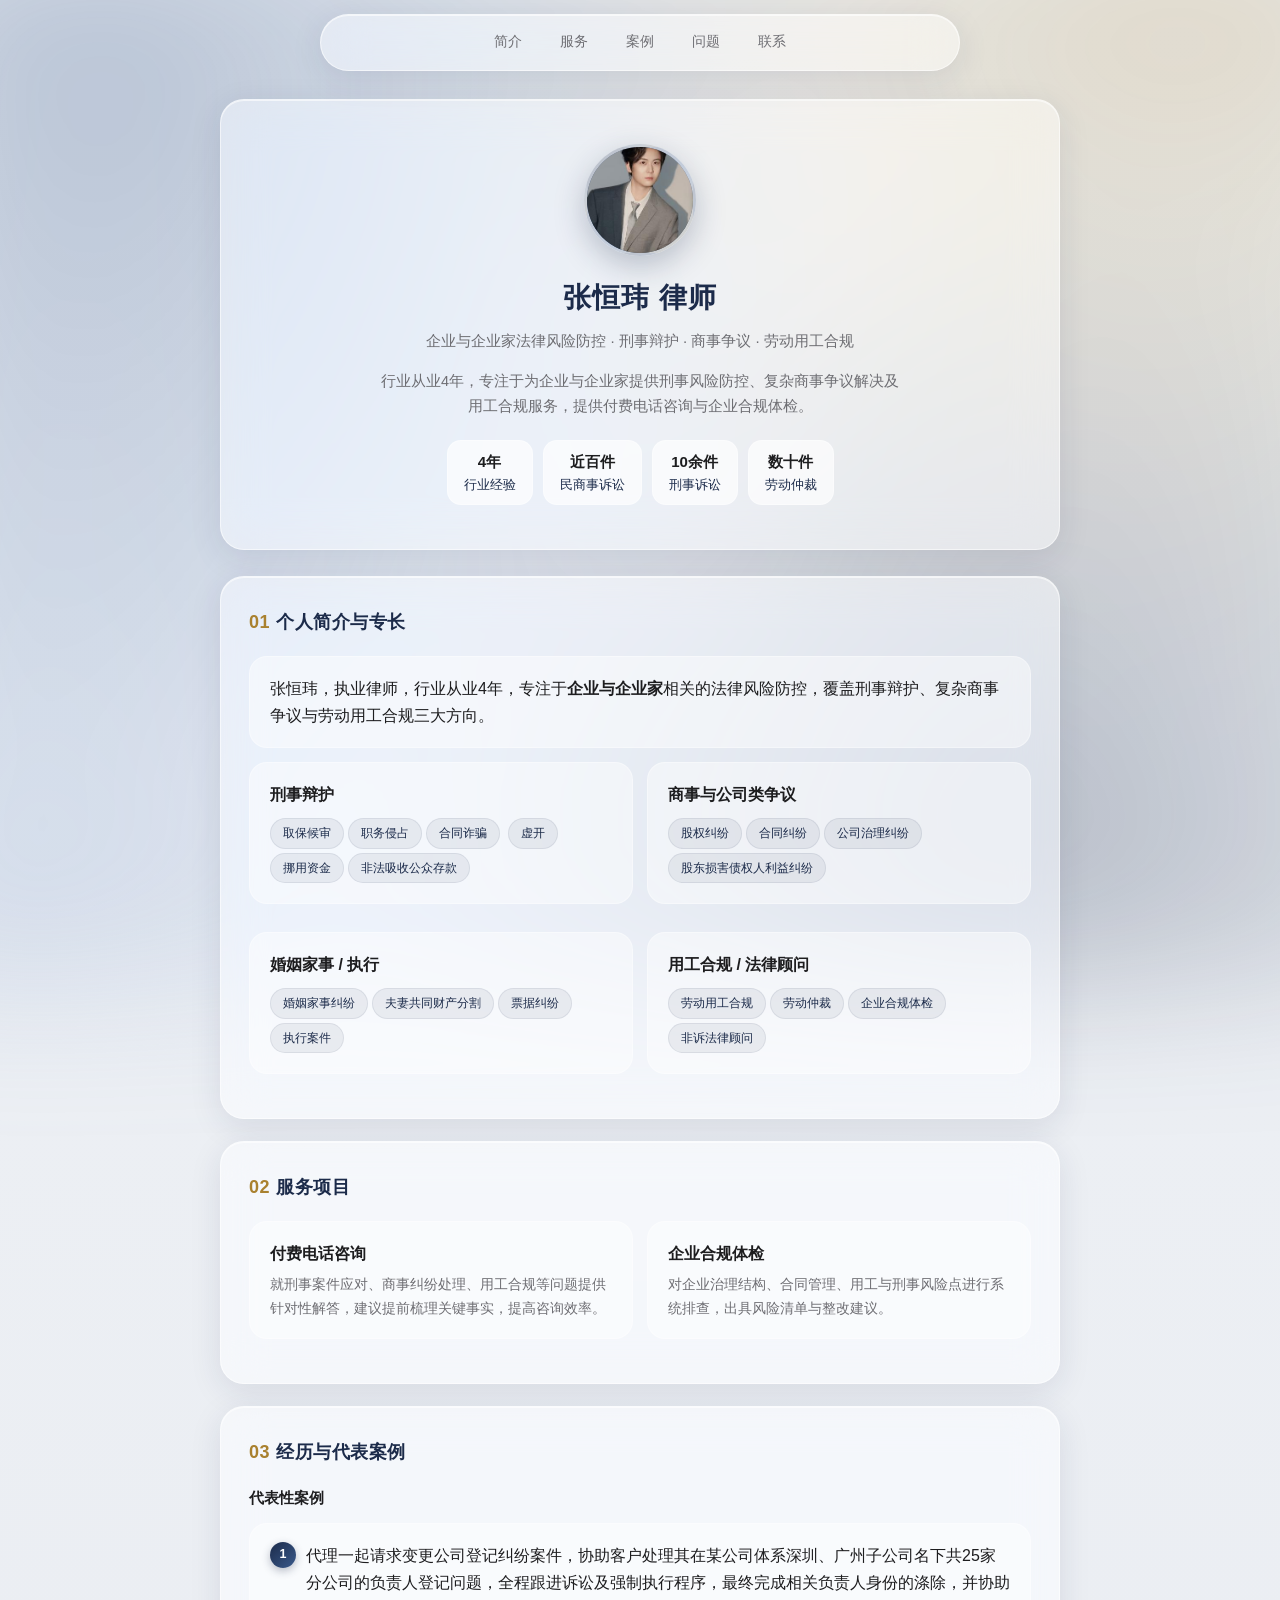
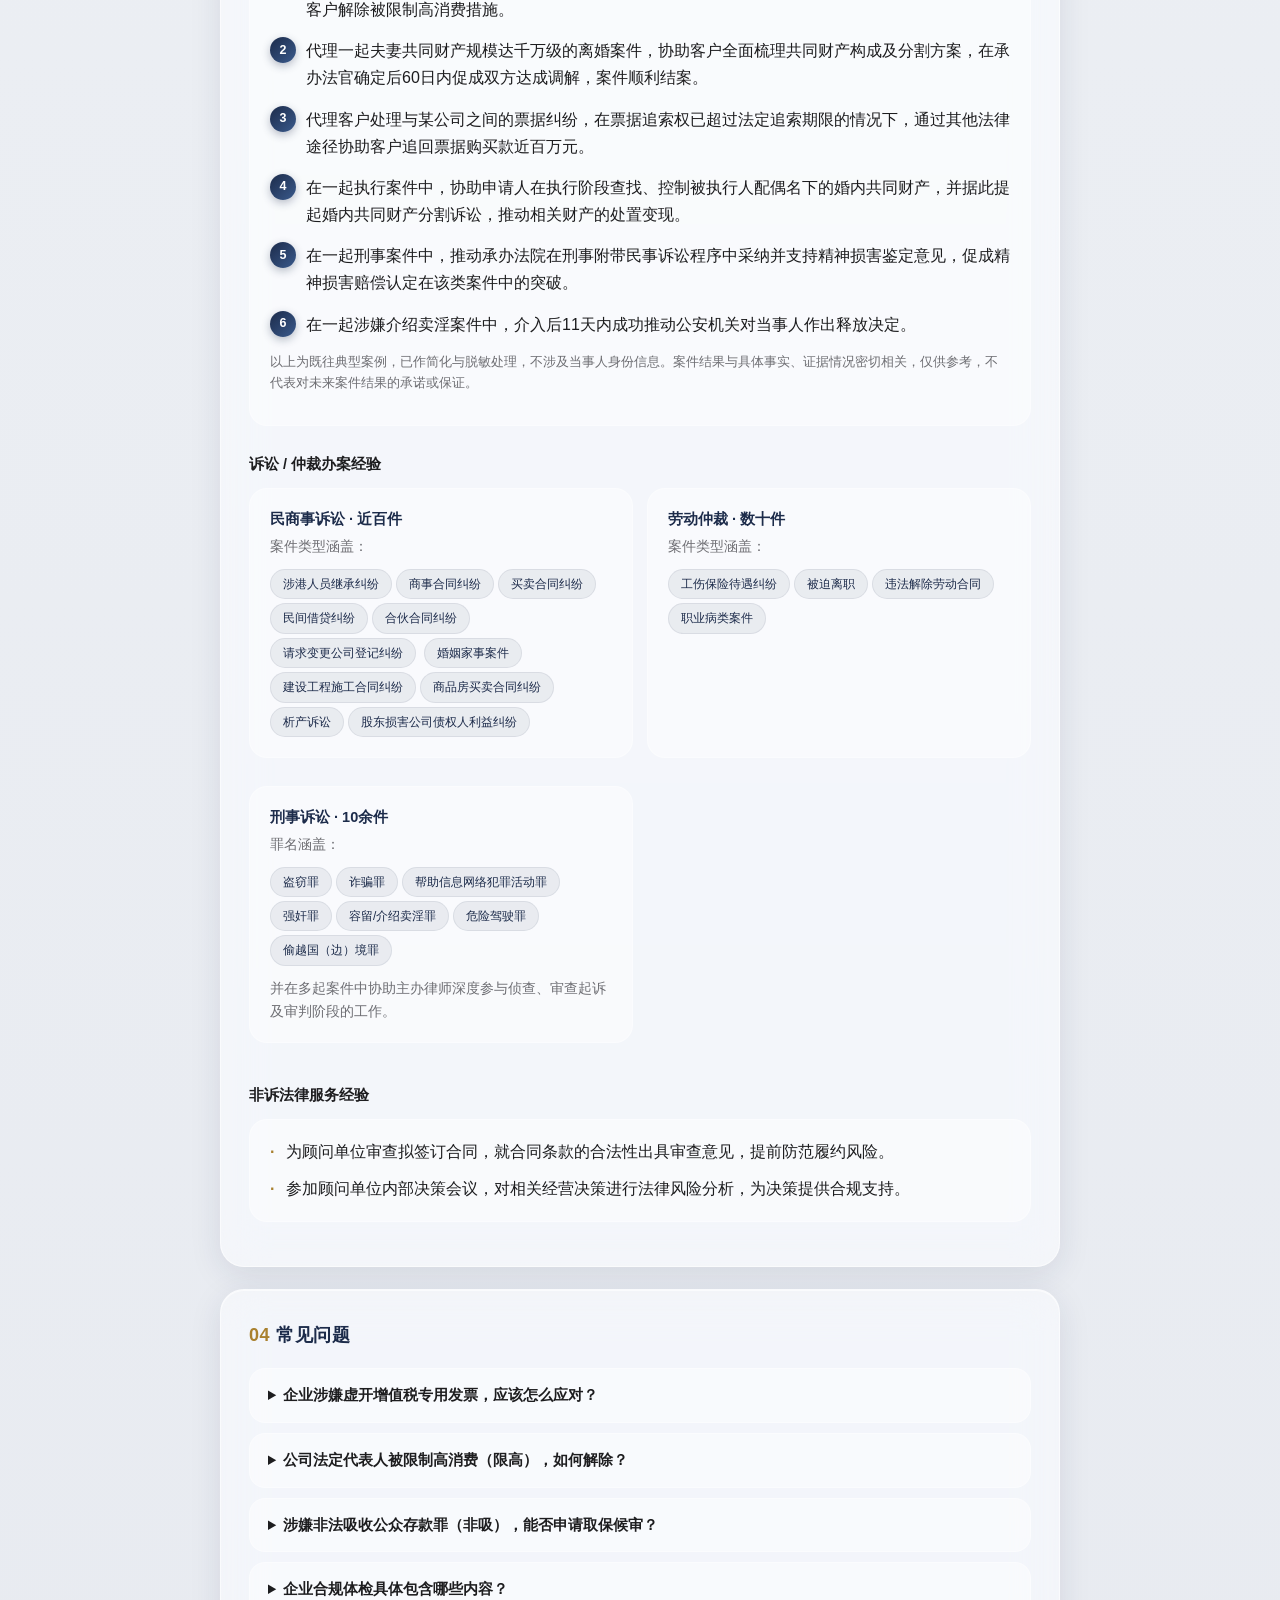
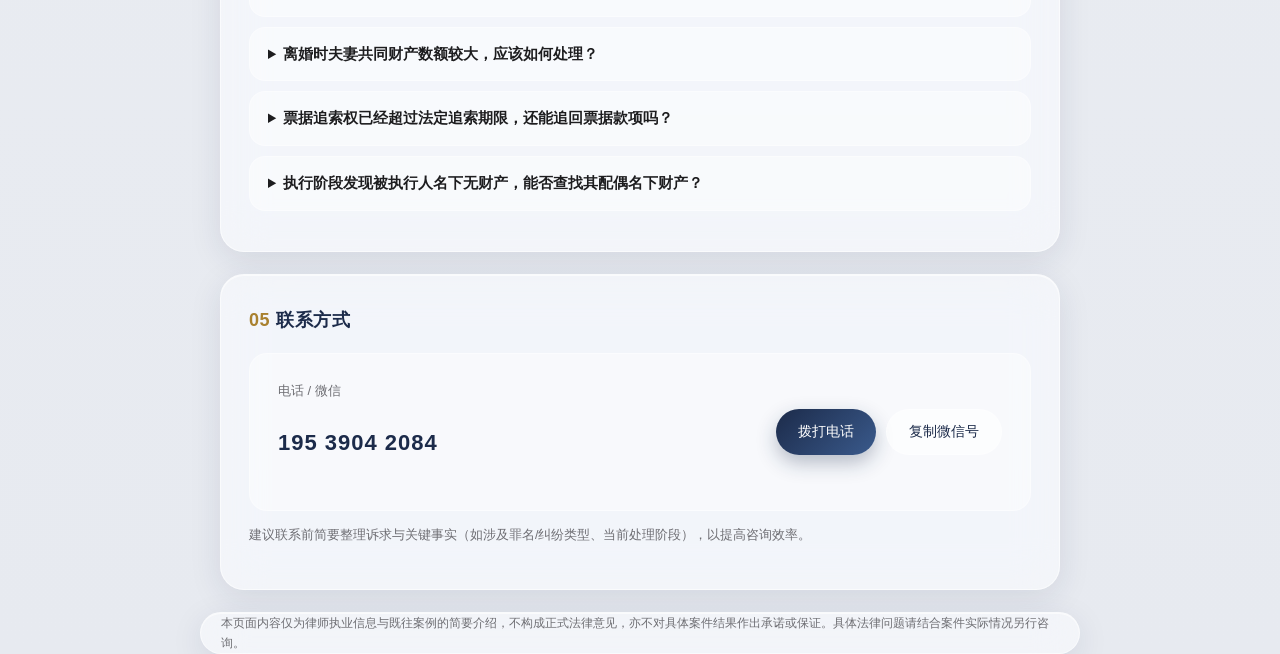
==== index.html @ 2a5f13ef "Rename 张恒玮律师-个人主页index.html to index.html" ====
<!DOCTYPE html>
<html lang="zh-CN">
<head>
<meta charset="UTF-8">
<meta name="viewport" content="width=device-width, initial-scale=1.0">
<title>张恒玮律师 | 企业刑事风险防控 · 商事争议 · 劳动用工合规</title>
<meta name="description" content="张恒玮律师，专注企业与企业家法律风险防控，擅长刑事辩护（取保候审、职务侵占、合同诈骗、虚开、挪用资金、非吸）、复杂商事争议（股权、合同、公司治理、婚姻家事、票据、执行）及劳动用工合规，累计办理民商事诉讼近百件。提供付费电话咨询、企业合规体检服务。">
<meta name="keywords" content="张恒玮律师,刑事辩护律师,取保候审,职务侵占,合同诈骗,虚开增值税专用发票,挪用资金,非法吸收公众存款,股权纠纷律师,公司治理纠纷,劳动用工合规,企业合规体检,法定代表人解除限高,离婚财产分割律师,票据纠纷,执行案件律师,劳动仲裁,非诉法律顾问">
<style>
  :root{
    --ink:#1d1d1f;
    --ink-soft:#6e6e73;
    --accent:#1c2b4a;
    --accent2:#3a5a8c;
    --gold:#a9812f;
    --glass:rgba(255,255,255,0.50);
    --glass-strong:rgba(255,255,255,0.68);
    --glass-border:rgba(255,255,255,0.55);
    --glass-line:rgba(255,255,255,0.35);
  }
  *{box-sizing:border-box;}
  html,body{margin:0;}
  body{
    font-family:-apple-system,BlinkMacSystemFont,"SF Pro Display","PingFang SC","Microsoft YaHei","Segoe UI",sans-serif;
    color:var(--ink);
    line-height:1.7;
    min-height:100vh;
    background:linear-gradient(180deg,#eef1f5 0%,#e7eaf0 100%);
    position:relative;
    overflow-x:hidden;
  }
  body::before{
    content:"";
    position:fixed;
    inset:-10%;
    z-index:-1;
    background:
      radial-gradient(circle at 15% 15%, rgba(58,90,140,0.30), transparent 45%),
      radial-gradient(circle at 85% 5%, rgba(169,129,47,0.22), transparent 45%),
      radial-gradient(circle at 75% 85%, rgba(28,43,74,0.26), transparent 45%),
      radial-gradient(circle at 10% 90%, rgba(120,150,200,0.22), transparent 45%);
    filter:blur(70px);
  }
  a{color:var(--accent2);}
  .wrap{max-width:880px;margin:0 auto;padding:0 20px;}

  .glass{
    background:var(--glass);
    -webkit-backdrop-filter:blur(22px) saturate(180%);
    backdrop-filter:blur(22px) saturate(180%);
    border:1px solid var(--glass-border);
    border-radius:24px;
    box-shadow:0 8px 32px rgba(28,43,74,0.10), inset 0 1px 0 rgba(255,255,255,0.6);
  }

  nav.tabs{
    position:sticky;top:14px;z-index:20;
    margin:14px auto 0;
    max-width:640px;
  }
  nav.tabs .pill{
    display:flex;gap:6px;justify-content:center;
    padding:8px;border-radius:999px;
    overflow-x:auto;
  }
  nav.tabs a{
    white-space:nowrap;
    color:var(--ink-soft);
    text-decoration:none;
    font-size:13.5px;
    padding:8px 16px;
    border-radius:999px;
    transition:all .2s;
  }
  nav.tabs a:hover{background:rgba(28,43,74,0.08);color:var(--accent);}

  header.hero{
    margin:28px auto 0;
    padding:44px 36px;
    text-align:center;
  }
  .avatar{
    width:112px;height:112px;border-radius:50%;
    margin:0 auto 18px;
    display:flex;align-items:center;justify-content:center;
    background:linear-gradient(135deg,var(--accent) 0%, var(--accent2) 60%, var(--gold) 130%);
    color:#fff;font-size:34px;font-weight:600;letter-spacing:1px;
    border:3px solid rgba(255,255,255,0.7);
    box-shadow:0 10px 30px rgba(28,43,74,0.25), inset 0 1px 0 rgba(255,255,255,0.4);
    overflow:hidden;
  }
  .avatar img{width:100%;height:100%;object-fit:cover;}
  header.hero h1{font-size:28px;margin:0 0 6px;letter-spacing:1px;color:var(--accent);}
  header.hero p.role{margin:0;font-size:15px;color:var(--ink-soft);}
  header.hero p.tagline{margin:16px auto 0;font-size:14.5px;color:var(--ink-soft);max-width:520px;}
  .stat-chips{display:flex;gap:10px;justify-content:center;flex-wrap:wrap;margin-top:22px;}
  .stat-chip{
    background:var(--glass-strong);
    border:1px solid var(--glass-line);
    border-radius:14px;
    padding:8px 16px;
    font-size:12.5px;
    color:var(--accent);
  }
  .stat-chip b{display:block;font-size:15px;color:var(--ink);}

  main.wrap{margin-top:26px;}
  section{margin-bottom:22px;padding:30px 28px;}
  h2{font-size:18px;margin:0 0 18px;color:var(--accent);letter-spacing:.5px;}
  h2 .num{color:var(--gold);margin-right:6px;}
  h3.sub{font-size:14.5px;margin:26px 0 12px;color:var(--ink);font-weight:600;}
  h3.sub:first-of-type{margin-top:0;}

  .inner-card{
    background:rgba(255,255,255,0.45);
    border:1px solid var(--glass-line);
    border-radius:18px;
    padding:18px 20px;
    margin-bottom:14px;
  }
  .grid{display:grid;grid-template-columns:1fr 1fr;gap:14px;}
  @media (max-width:600px){.grid{grid-template-columns:1fr;} header.hero{padding:36px 22px;} section{padding:24px 18px;}}

  .tag{
    display:inline-block;
    background:rgba(28,43,74,0.07);
    color:var(--accent);
    font-size:12px;
    padding:4px 12px;
    border-radius:999px;
    margin:2px 4px 2px 0;
    border:1px solid rgba(28,43,74,0.08);
  }
  .case-num{
    display:inline-flex;align-items:center;justify-content:center;
    width:26px;height:26px;border-radius:50%;
    background:linear-gradient(135deg,var(--accent),var(--accent2));
    color:#fff;font-size:12.5px;font-weight:600;
    margin-right:10px;flex:none;
    box-shadow:0 3px 8px rgba(28,43,74,0.3);
  }
  .case-item{display:flex;align-items:flex-start;margin-bottom:14px;}
  .case-item p{margin:0;}
  .stat{font-weight:700;color:var(--accent);font-size:14.5px;margin:0 0 4px;}
  .dot{margin:0 0 10px;padding-left:16px;position:relative;color:var(--ink);}
  .dot::before{content:"·";position:absolute;left:0;color:var(--gold);font-weight:700;}

  details{
    background:rgba(255,255,255,0.45);
    border:1px solid var(--glass-line);
    border-radius:16px;
    padding:14px 18px;
    margin-bottom:10px;
  }
  details summary{cursor:pointer;font-weight:600;color:var(--ink);font-size:14.5px;}
  details p{margin:10px 0 0;color:var(--ink-soft);font-size:14px;}

  .contact-box{
    padding:26px 28px;
    display:flex;flex-wrap:wrap;gap:18px;
    align-items:center;justify-content:space-between;
  }
  .contact-box .num{font-size:22px;font-weight:700;color:var(--accent);letter-spacing:1px;}
  .btn{
    display:inline-block;
    text-decoration:none;
    padding:11px 22px;
    border-radius:999px;
    font-size:14px;
    cursor:pointer;
    border:none;
    transition:transform .15s;
  }
  .btn:hover{transform:translateY(-1px);}
  .btn.primary{
    background:linear-gradient(135deg,var(--accent),var(--accent2));
    color:#fff !important;
    box-shadow:0 8px 20px rgba(28,43,74,0.30);
  }
  .btn.secondary{
    background:rgba(255,255,255,0.55);
    color:var(--accent) !important;
    border:1px solid var(--glass-line);
  }
  .note{font-size:12.5px;color:var(--ink-soft);margin-top:8px;}
  footer{padding:22px 26px;margin:0 auto 50px;}
  footer p{font-size:12px;color:var(--ink-soft);margin:0;}

  .toast{
    position:fixed;bottom:24px;left:50%;transform:translateX(-50%);
    background:var(--accent);color:#fff;padding:9px 20px;border-radius:999px;
    font-size:13px;opacity:0;transition:opacity .25s;pointer-events:none;
    box-shadow:0 8px 20px rgba(28,43,74,0.3);
  }
  .toast.show{opacity:1;}
</style>

<!-- 结构化数据：便于AI/搜索引擎识别人物、服务与常见问题 -->
<script type="application/ld+json">
{
  "@context": "https://schema.org",
  "@graph": [
    {
      "@type": "Person",
      "name": "张恒玮",
      "jobTitle": "律师",
      "description": "专注企业与企业家法律风险防控，擅长刑事辩护、复杂商事争议与劳动用工合规，行业从业4年。",
      "knowsAbout": [
        "刑事辩护", "取保候审", "职务侵占", "合同诈骗", "虚开增值税专用发票",
        "挪用资金", "非法吸收公众存款", "股权纠纷", "合同纠纷", "公司治理纠纷",
        "股东损害公司债权人利益纠纷", "婚姻家事纠纷", "夫妻共同财产分割", "票据纠纷",
        "执行案件", "民间借贷纠纷", "合伙合同纠纷", "继承纠纷", "建设工程施工合同纠纷",
        "商品房买卖合同纠纷", "劳动用工合规", "劳动仲裁", "工伤保险待遇纠纷",
        "企业合规体检", "非诉法律顾问"
      ],
      "telephone": "+86-19539042084",
      "areaServed": "CN"
    },
    {
      "@type": "LegalService",
      "name": "张恒玮律师法律服务",
      "serviceType": ["付费电话咨询", "企业合规体检", "刑事辩护", "商事争议代理", "婚姻家事纠纷代理", "执行案件代理", "非诉法律顾问服务"],
      "provider": {"@type": "Person", "name": "张恒玮"},
      "areaServed": "CN",
      "telephone": "+86-19539042084"
    },
    {
      "@type": "FAQPage",
      "mainEntity": [
        {
          "@type": "Question",
          "name": "企业涉嫌虚开增值税专用发票，应该怎么应对？",
          "acceptedAnswer": {
            "@type": "Answer",
            "text": "虚开类案件需第一时间核实票据流向、资金流向与货物（劳务）真实交易情况，尽早委托辩护律师介入侦查阶段，争取取保候审并就主观故意、税款损失等关键事实进行辩护。具体方案需结合案件证据材料判断，建议尽早咨询。"
          }
        },
        {
          "@type": "Question",
          "name": "公司法定代表人被限制高消费（限高），如何解除？",
          "acceptedAnswer": {
            "@type": "Answer",
            "text": "可通过变更/涤除法定代表人登记、协调执行案件履行或和解、向法院申请解除限制消费令等途径处理，需结合具体执行案件情况制定方案。张恒玮律师曾协助多家企业完成法定代表人涤除，帮助原法定代表人解除限高措施。"
          }
        },
        {
          "@type": "Question",
          "name": "涉嫌非法吸收公众存款罪（非吸），能否申请取保候审？",
          "acceptedAnswer": {
            "@type": "Answer",
            "text": "能否取保候审需结合涉案金额、是否退赔、社会危害性及是否存在自首立功等情节综合判断。建议在侦查阶段尽早委托律师介入，及时提交取保候审申请并配合退赔工作。"
          }
        },
        {
          "@type": "Question",
          "name": "企业合规体检具体包含哪些内容？",
          "acceptedAnswer": {
            "@type": "Answer",
            "text": "企业合规体检一般包括公司治理结构、合同管理、用工合规、财税合规、刑事风险点排查等方面的系统梳理，出具风险清单与整改建议，帮助企业与企业家提前防控法律风险。"
          }
        },
        {
          "@type": "Question",
          "name": "离婚时夫妻共同财产数额较大，应该如何处理？",
          "acceptedAnswer": {
            "@type": "Answer",
            "text": "建议先对房产、股权、存款等共同财产进行全面梳理和清单化，明确财产性质与价值，再通过协商或调解方式确定分割方案；涉及金额较大或财产构成复杂的，建议尽早委托律师介入梳理与谈判。"
          }
        },
        {
          "@type": "Question",
          "name": "票据追索权已经超过法定追索期限，还能追回票据款项吗？",
          "acceptedAnswer": {
            "@type": "Answer",
            "text": "直接行使票据追索权可能因超期受限，但仍可结合票据基础法律关系，通过普通债权债务关系、不当得利等其他民事法律途径追讨，具体可行性需结合证据材料判断。"
          }
        },
        {
          "@type": "Question",
          "name": "执行阶段发现被执行人名下无财产，能否查找其配偶名下财产？",
          "acceptedAnswer": {
            "@type": "Answer",
            "text": "若相关财产属于夫妻共同财产，可在执行程序中申请查控被执行人配偶名下的财产，必要时提起婚内共同财产分割诉讼，推动财产处置变现以保障债权实现。"
          }
        },
        {
          "@type": "Question",
          "name": "如何联系张恒玮律师进行咨询？",
          "acceptedAnswer": {
            "@type": "Answer",
            "text": "可通过电话/微信 19539042084 联系，提供付费电话咨询与企业合规体检服务，建议联系前简要整理诉求与关键事实，以提高咨询效率。"
          }
        }
      ]
    }
  ]
}
</script>
</head>
<body>

<nav class="tabs">
  <div class="glass pill">
    <a href="#about">简介</a>
    <a href="#services">服务</a>
    <a href="#cases">案例</a>
    <a href="#faq">问题</a>
    <a href="#contact">联系</a>
  </div>
</nav>

<div class="wrap">
  <header class="hero glass">
    <div class="avatar" id="avatarBox"><img src="avatar.png" alt="张恒玮律师"></div>
    <h1>张恒玮 律师</h1>
    <p class="role">企业与企业家法律风险防控 · 刑事辩护 · 商事争议 · 劳动用工合规</p>
    <p class="tagline">行业从业4年，专注于为企业与企业家提供刑事风险防控、复杂商事争议解决及用工合规服务，提供付费电话咨询与企业合规体检。</p>
    <div class="stat-chips">
      <div class="stat-chip"><b>4年</b>行业经验</div>
      <div class="stat-chip"><b>近百件</b>民商事诉讼</div>
      <div class="stat-chip"><b>10余件</b>刑事诉讼</div>
      <div class="stat-chip"><b>数十件</b>劳动仲裁</div>
    </div>
  </header>
</div>

<main class="wrap">

  <section id="about" class="glass">
    <h2><span class="num">01</span>个人简介与专长</h2>
    <div class="inner-card">
      <p style="margin:0;">张恒玮，执业律师，行业从业4年，专注于<strong>企业与企业家</strong>相关的法律风险防控，覆盖刑事辩护、复杂商事争议与劳动用工合规三大方向。</p>
    </div>
    <div class="grid">
      <div class="inner-card">
        <p style="margin:0 0 8px;font-weight:600;color:var(--ink);">刑事辩护</p>
        <span class="tag">取保候审</span><span class="tag">职务侵占</span><span class="tag">合同诈骗</span>
        <span class="tag">虚开</span><span class="tag">挪用资金</span><span class="tag">非法吸收公众存款</span>
      </div>
      <div class="inner-card">
        <p style="margin:0 0 8px;font-weight:600;color:var(--ink);">商事与公司类争议</p>
        <span class="tag">股权纠纷</span><span class="tag">合同纠纷</span><span class="tag">公司治理纠纷</span>
        <span class="tag">股东损害债权人利益纠纷</span>
      </div>
      <div class="inner-card">
        <p style="margin:0 0 8px;font-weight:600;color:var(--ink);">婚姻家事 / 执行</p>
        <span class="tag">婚姻家事纠纷</span><span class="tag">夫妻共同财产分割</span><span class="tag">票据纠纷</span>
        <span class="tag">执行案件</span>
      </div>
      <div class="inner-card">
        <p style="margin:0 0 8px;font-weight:600;color:var(--ink);">用工合规 / 法律顾问</p>
        <span class="tag">劳动用工合规</span><span class="tag">劳动仲裁</span><span class="tag">企业合规体检</span>
        <span class="tag">非诉法律顾问</span>
      </div>
    </div>
  </section>

  <section id="services" class="glass">
    <h2><span class="num">02</span>服务项目</h2>
    <div class="grid">
      <div class="inner-card">
        <p style="margin:0 0 6px;font-weight:600;">付费电话咨询</p>
        <p style="margin:0;color:var(--ink-soft);font-size:14px;">就刑事案件应对、商事纠纷处理、用工合规等问题提供针对性解答，建议提前梳理关键事实，提高咨询效率。</p>
      </div>
      <div class="inner-card">
        <p style="margin:0 0 6px;font-weight:600;">企业合规体检</p>
        <p style="margin:0;color:var(--ink-soft);font-size:14px;">对企业治理结构、合同管理、用工与刑事风险点进行系统排查，出具风险清单与整改建议。</p>
      </div>
    </div>
  </section>

  <section id="cases" class="glass">
    <h2><span class="num">03</span>经历与代表案例</h2>

    <h3 class="sub">代表性案例</h3>
    <div class="inner-card">
      <div class="case-item">
        <span class="case-num">1</span>
        <p>代理一起请求变更公司登记纠纷案件，协助客户处理其在某公司体系深圳、广州子公司名下共25家分公司的负责人登记问题，全程跟进诉讼及强制执行程序，最终完成相关负责人身份的涤除，并协助客户解除被限制高消费措施。</p>
      </div>
      <div class="case-item">
        <span class="case-num">2</span>
        <p>代理一起夫妻共同财产规模达千万级的离婚案件，协助客户全面梳理共同财产构成及分割方案，在承办法官确定后60日内促成双方达成调解，案件顺利结案。</p>
      </div>
      <div class="case-item">
        <span class="case-num">3</span>
        <p>代理客户处理与某公司之间的票据纠纷，在票据追索权已超过法定追索期限的情况下，通过其他法律途径协助客户追回票据购买款近百万元。</p>
      </div>
      <div class="case-item">
        <span class="case-num">4</span>
        <p>在一起执行案件中，协助申请人在执行阶段查找、控制被执行人配偶名下的婚内共同财产，并据此提起婚内共同财产分割诉讼，推动相关财产的处置变现。</p>
      </div>
      <div class="case-item">
        <span class="case-num">5</span>
        <p>在一起刑事案件中，推动承办法院在刑事附带民事诉讼程序中采纳并支持精神损害鉴定意见，促成精神损害赔偿认定在该类案件中的突破。</p>
      </div>
      <div class="case-item">
        <span class="case-num">6</span>
        <p>在一起涉嫌介绍卖淫案件中，介入后11天内成功推动公安机关对当事人作出释放决定。</p>
      </div>
      <p class="note">以上为既往典型案例，已作简化与脱敏处理，不涉及当事人身份信息。案件结果与具体事实、证据情况密切相关，仅供参考，不代表对未来案件结果的承诺或保证。</p>
    </div>

    <h3 class="sub">诉讼 / 仲裁办案经验</h3>
    <div class="grid">
      <div class="inner-card">
        <p class="stat">民商事诉讼 · 近百件</p>
        <p style="margin:0 0 8px;color:var(--ink-soft);font-size:13.5px;">案件类型涵盖：</p>
        <span class="tag">涉港人员继承纠纷</span><span class="tag">商事合同纠纷</span><span class="tag">买卖合同纠纷</span>
        <span class="tag">民间借贷纠纷</span><span class="tag">合伙合同纠纷</span><span class="tag">请求变更公司登记纠纷</span>
        <span class="tag">婚姻家事案件</span><span class="tag">建设工程施工合同纠纷</span><span class="tag">商品房买卖合同纠纷</span>
        <span class="tag">析产诉讼</span><span class="tag">股东损害公司债权人利益纠纷</span>
      </div>
      <div class="inner-card">
        <p class="stat">劳动仲裁 · 数十件</p>
        <p style="margin:0 0 8px;color:var(--ink-soft);font-size:13.5px;">案件类型涵盖：</p>
        <span class="tag">工伤保险待遇纠纷</span><span class="tag">被迫离职</span><span class="tag">违法解除劳动合同</span>
        <span class="tag">职业病类案件</span>
      </div>
      <div class="inner-card">
        <p class="stat">刑事诉讼 · 10余件</p>
        <p style="margin:0 0 8px;color:var(--ink-soft);font-size:13.5px;">罪名涵盖：</p>
        <span class="tag">盗窃罪</span><span class="tag">诈骗罪</span><span class="tag">帮助信息网络犯罪活动罪</span>
        <span class="tag">强奸罪</span><span class="tag">容留/介绍卖淫罪</span><span class="tag">危险驾驶罪</span>
        <span class="tag">偷越国（边）境罪</span>
        <p style="margin:10px 0 0;color:var(--ink-soft);font-size:13.5px;">并在多起案件中协助主办律师深度参与侦查、审查起诉及审判阶段的工作。</p>
      </div>
    </div>

    <h3 class="sub">非诉法律服务经验</h3>
    <div class="inner-card">
      <p class="dot">为顾问单位审查拟签订合同，就合同条款的合法性出具审查意见，提前防范履约风险。</p>
      <p class="dot" style="margin-bottom:0;">参加顾问单位内部决策会议，对相关经营决策进行法律风险分析，为决策提供合规支持。</p>
    </div>
  </section>

  <section id="faq" class="glass">
    <h2><span class="num">04</span>常见问题</h2>

    <details>
      <summary>企业涉嫌虚开增值税专用发票，应该怎么应对？</summary>
      <p>需第一时间核实票据流向、资金流向与货物（劳务）真实交易情况，尽早委托辩护律师介入侦查阶段，争取取保候审并就主观故意、税款损失等关键事实进行辩护。具体方案需结合案件证据材料判断。</p>
    </details>

    <details>
      <summary>公司法定代表人被限制高消费（限高），如何解除？</summary>
      <p>可通过变更/涤除法定代表人登记、协调执行案件履行或和解、向法院申请解除限制消费令等途径处理，需结合具体执行案件情况制定方案。</p>
    </details>

    <details>
      <summary>涉嫌非法吸收公众存款罪（非吸），能否申请取保候审？</summary>
      <p>能否取保候审需结合涉案金额、是否退赔、社会危害性及是否存在自首立功等情节综合判断，建议尽早委托律师介入并配合退赔工作。</p>
    </details>

    <details>
      <summary>企业合规体检具体包含哪些内容？</summary>
      <p>一般包括公司治理结构、合同管理、用工合规、财税合规、刑事风险点排查等方面的系统梳理，出具风险清单与整改建议。</p>
    </details>

    <details>
      <summary>离婚时夫妻共同财产数额较大，应该如何处理？</summary>
      <p>建议先对房产、股权、存款等共同财产进行全面梳理和清单化，明确财产性质与价值，再通过协商或调解方式确定分割方案；涉及金额较大或财产构成复杂的，建议尽早委托律师介入梳理与谈判。</p>
    </details>

    <details>
      <summary>票据追索权已经超过法定追索期限，还能追回票据款项吗？</summary>
      <p>直接行使票据追索权可能因超期受限，但仍可结合票据基础法律关系，通过普通债权债务关系、不当得利等其他民事法律途径追讨，具体可行性需结合证据材料判断。</p>
    </details>

    <details>
      <summary>执行阶段发现被执行人名下无财产，能否查找其配偶名下财产？</summary>
      <p>若相关财产属于夫妻共同财产，可在执行程序中申请查控被执行人配偶名下的财产，必要时提起婚内共同财产分割诉讼，推动财产处置变现以保障债权实现。</p>
    </details>
  </section>

  <section id="contact" class="glass">
    <h2><span class="num">05</span>联系方式</h2>
    <div class="inner-card contact-box">
      <div>
        <p style="margin:0 0 4px;color:var(--ink-soft);font-size:13px;">电话 / 微信</p>
        <p class="num">195 3904 2084</p>
      </div>
      <div style="display:flex;gap:10px;flex-wrap:wrap;">
        <a class="btn primary" href="tel:19539042084">拨打电话</a>
        <button class="btn secondary" onclick="copyWx()">复制微信号</button>
      </div>
    </div>
    <p class="note">建议联系前简要整理诉求与关键事实（如涉及罪名/纠纷类型、当前处理阶段），以提高咨询效率。</p>
  </section>

</main>

<footer class="wrap glass">
  <p>本页面内容仅为律师执业信息与既往案例的简要介绍，不构成正式法律意见，亦不对具体案件结果作出承诺或保证。具体法律问题请结合案件实际情况另行咨询。</p>
</footer>

<div class="toast" id="toast">微信号已复制</div>

<script>
function copyWx(){
  var num = "19539042084";
  var toast = document.getElementById('toast');
  function show(){
    toast.classList.add('show');
    setTimeout(function(){toast.classList.remove('show');}, 1600);
  }
  if (navigator.clipboard) {
    navigator.clipboard.writeText(num).then(show).catch(function(){
      window.prompt("请手动复制微信号：", num);
    });
  } else {
    window.prompt("请手动复制微信号：", num);
  }
}
</script>

</body>
</html>
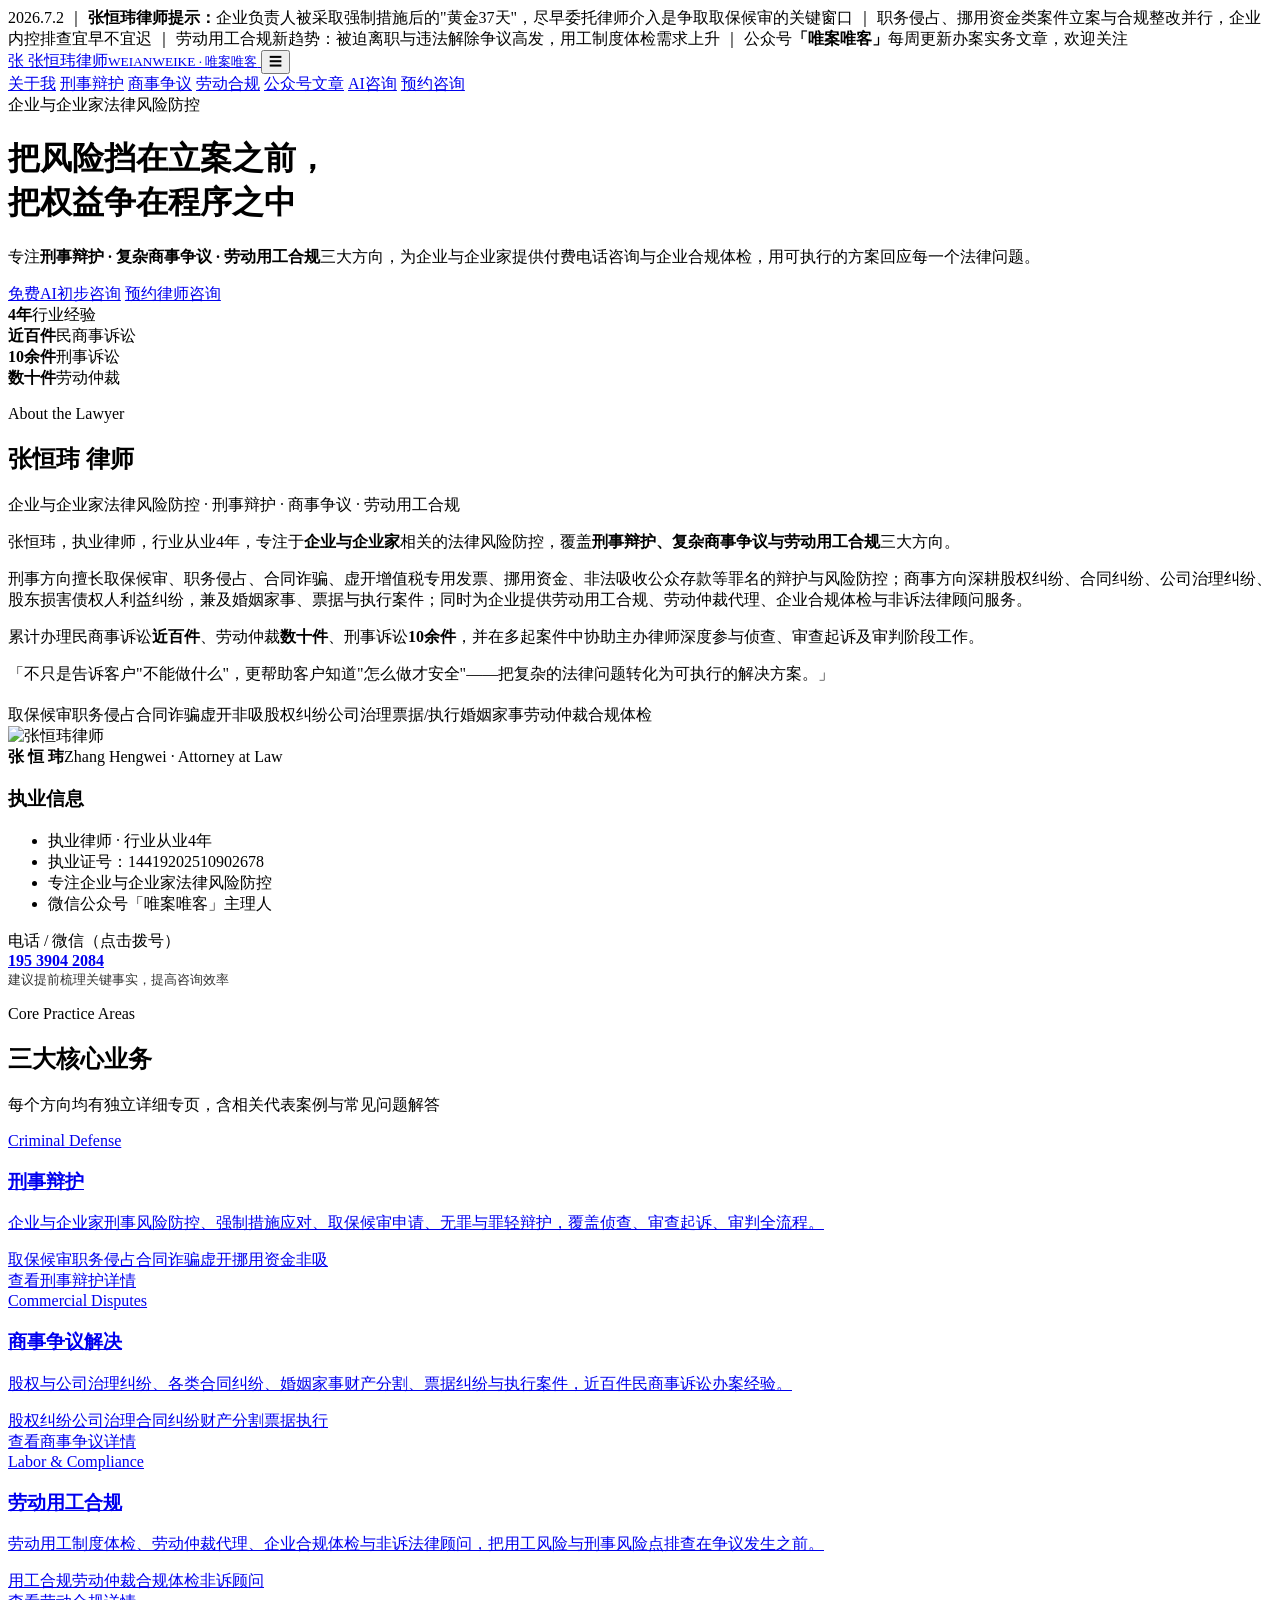
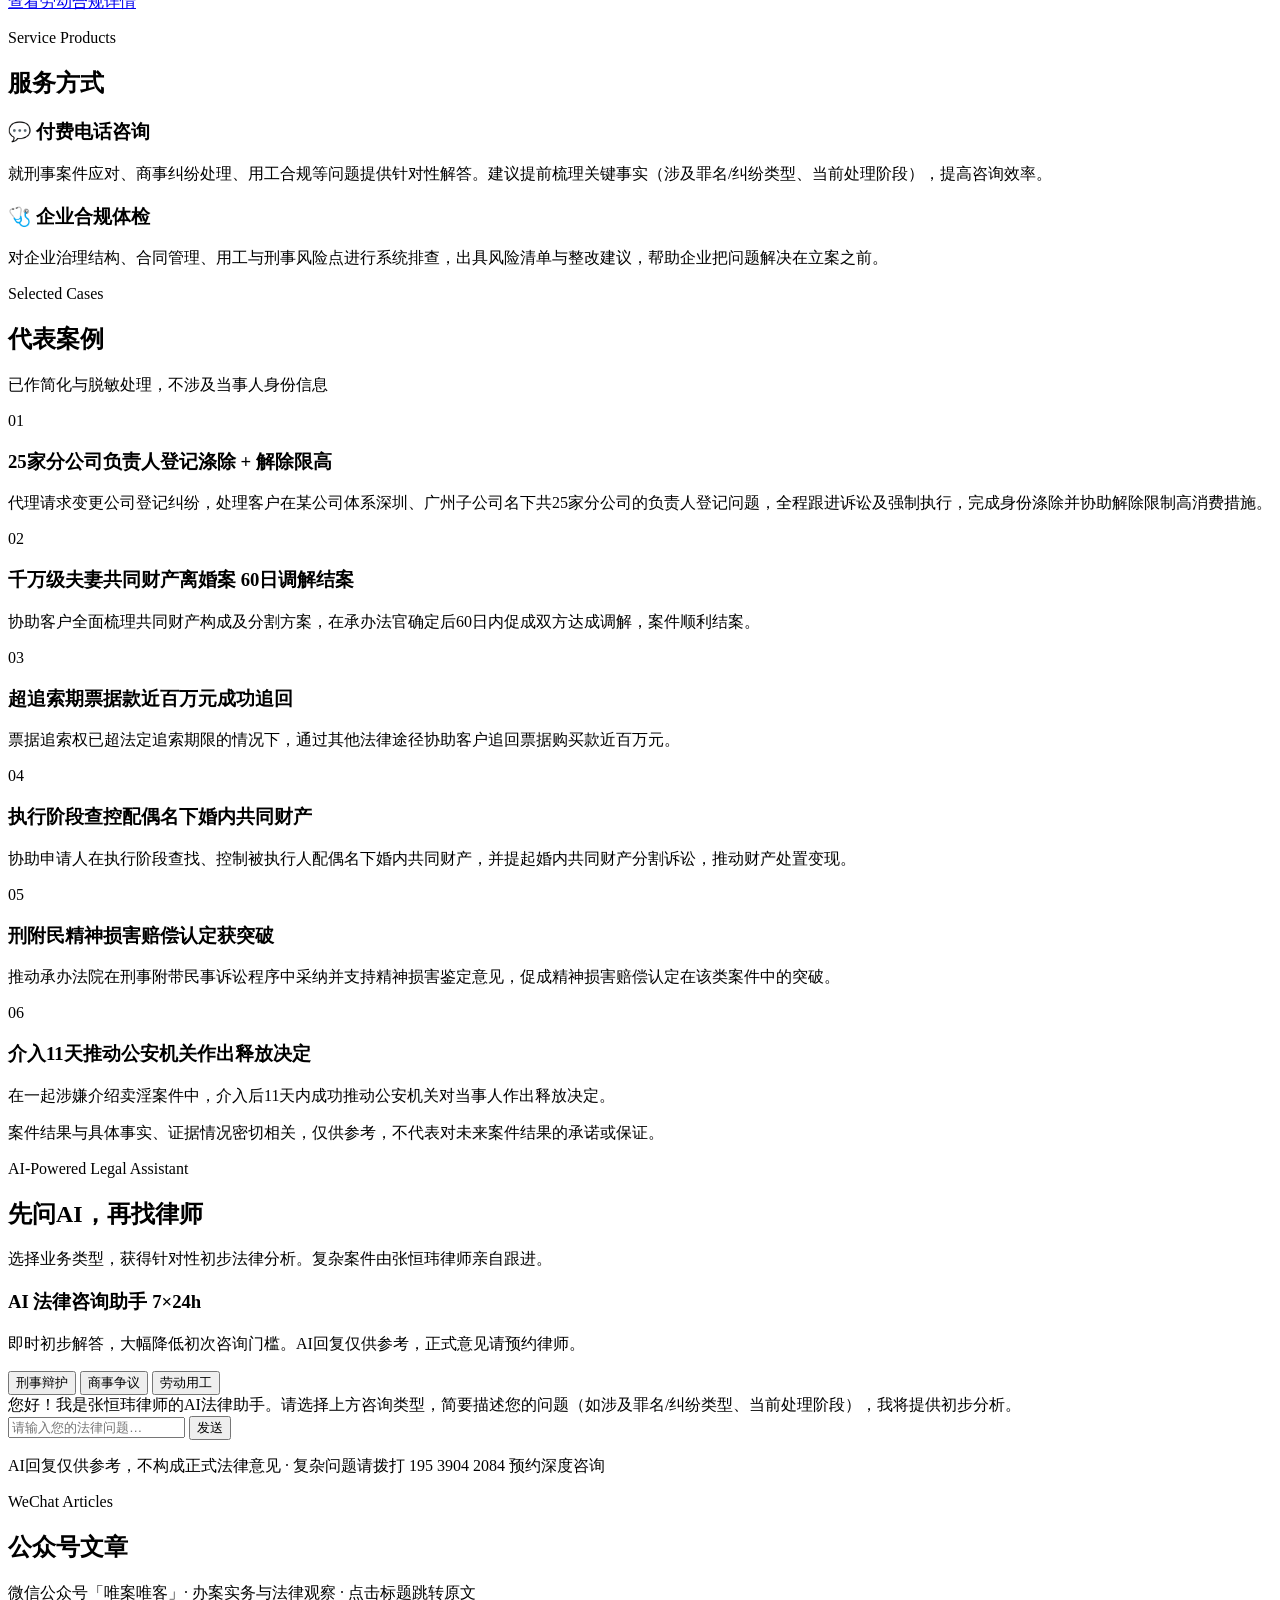
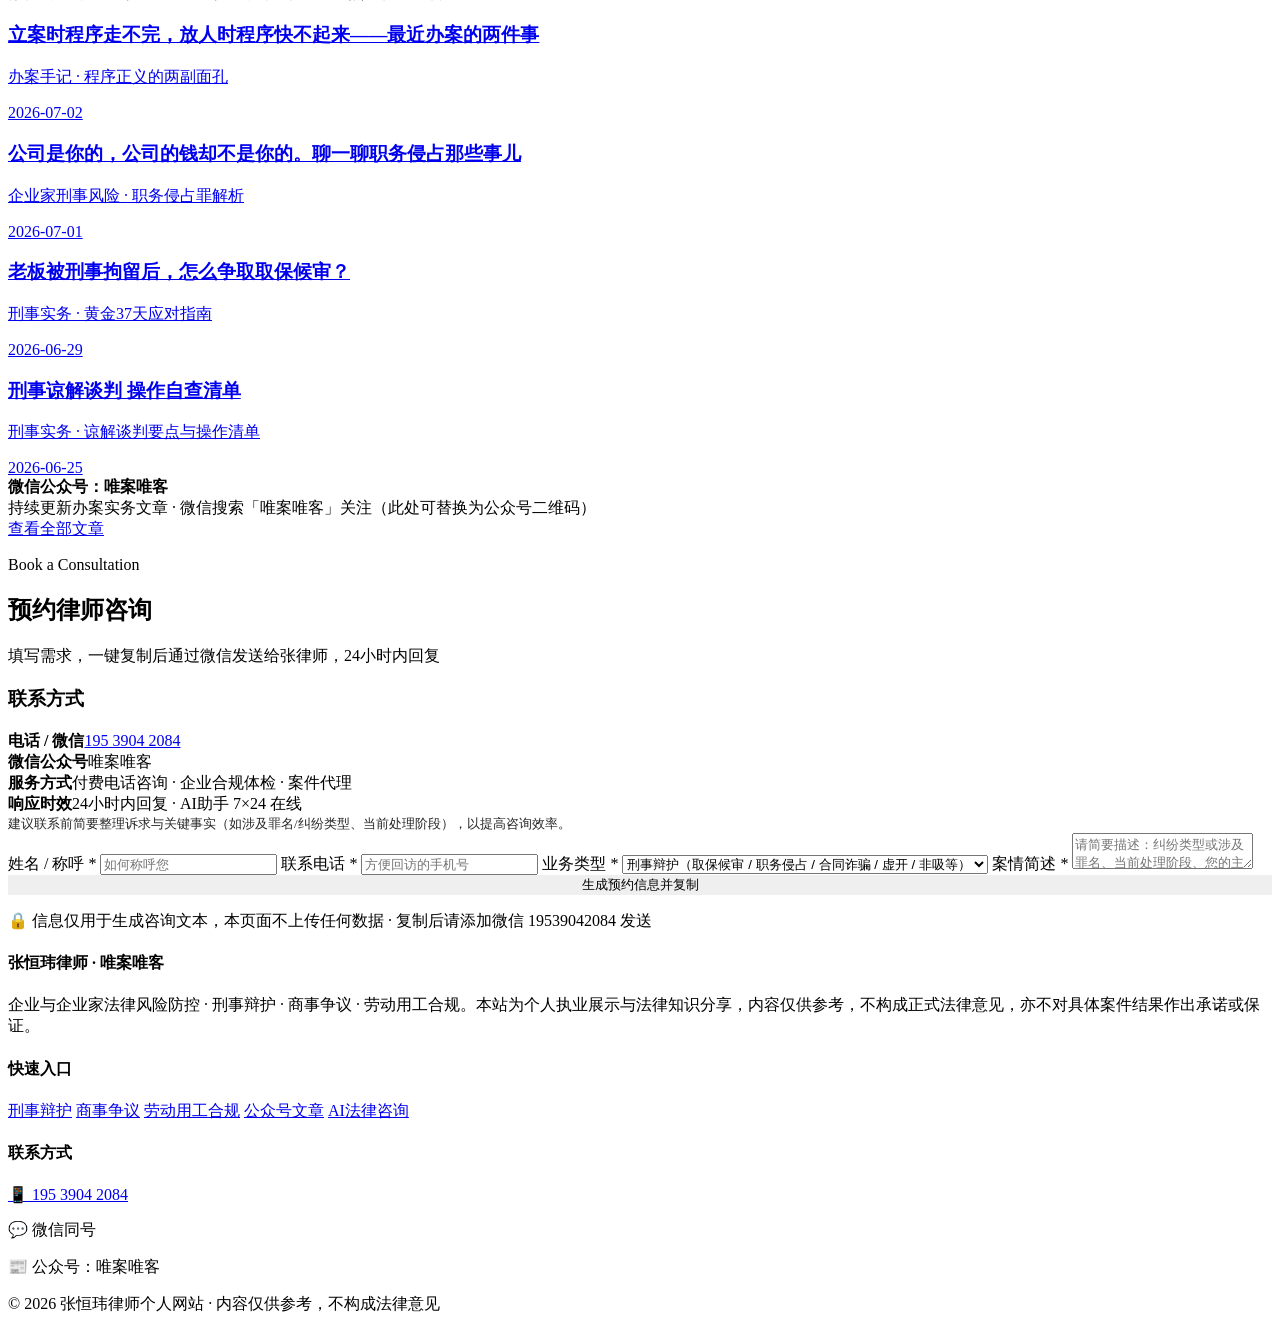
==== commit 2a655831: "Add files via upload" ====
--- a/index.html
+++ b/index.html
@@ -4,515 +4,401 @@
 <meta charset="UTF-8">
 <meta name="viewport" content="width=device-width, initial-scale=1.0">
 <title>张恒玮律师 | 企业刑事风险防控 · 商事争议 · 劳动用工合规</title>
-<meta name="description" content="张恒玮律师，专注企业与企业家法律风险防控，擅长刑事辩护（取保候审、职务侵占、合同诈骗、虚开、挪用资金、非吸）、复杂商事争议（股权、合同、公司治理、婚姻家事、票据、执行）及劳动用工合规，累计办理民商事诉讼近百件。提供付费电话咨询、企业合规体检服务。">
-<meta name="keywords" content="张恒玮律师,刑事辩护律师,取保候审,职务侵占,合同诈骗,虚开增值税专用发票,挪用资金,非法吸收公众存款,股权纠纷律师,公司治理纠纷,劳动用工合规,企业合规体检,法定代表人解除限高,离婚财产分割律师,票据纠纷,执行案件律师,劳动仲裁,非诉法律顾问">
-<style>
-  :root{
-    --ink:#1d1d1f;
-    --ink-soft:#6e6e73;
-    --accent:#1c2b4a;
-    --accent2:#3a5a8c;
-    --gold:#a9812f;
-    --glass:rgba(255,255,255,0.50);
-    --glass-strong:rgba(255,255,255,0.68);
-    --glass-border:rgba(255,255,255,0.55);
-    --glass-line:rgba(255,255,255,0.35);
-  }
-  *{box-sizing:border-box;}
-  html,body{margin:0;}
-  body{
-    font-family:-apple-system,BlinkMacSystemFont,"SF Pro Display","PingFang SC","Microsoft YaHei","Segoe UI",sans-serif;
-    color:var(--ink);
-    line-height:1.7;
-    min-height:100vh;
-    background:linear-gradient(180deg,#eef1f5 0%,#e7eaf0 100%);
-    position:relative;
-    overflow-x:hidden;
-  }
-  body::before{
-    content:"";
-    position:fixed;
-    inset:-10%;
-    z-index:-1;
-    background:
-      radial-gradient(circle at 15% 15%, rgba(58,90,140,0.30), transparent 45%),
-      radial-gradient(circle at 85% 5%, rgba(169,129,47,0.22), transparent 45%),
-      radial-gradient(circle at 75% 85%, rgba(28,43,74,0.26), transparent 45%),
-      radial-gradient(circle at 10% 90%, rgba(120,150,200,0.22), transparent 45%);
-    filter:blur(70px);
-  }
-  a{color:var(--accent2);}
-  .wrap{max-width:880px;margin:0 auto;padding:0 20px;}
-
-  .glass{
-    background:var(--glass);
-    -webkit-backdrop-filter:blur(22px) saturate(180%);
-    backdrop-filter:blur(22px) saturate(180%);
-    border:1px solid var(--glass-border);
-    border-radius:24px;
-    box-shadow:0 8px 32px rgba(28,43,74,0.10), inset 0 1px 0 rgba(255,255,255,0.6);
-  }
-
-  nav.tabs{
-    position:sticky;top:14px;z-index:20;
-    margin:14px auto 0;
-    max-width:640px;
-  }
-  nav.tabs .pill{
-    display:flex;gap:6px;justify-content:center;
-    padding:8px;border-radius:999px;
-    overflow-x:auto;
-  }
-  nav.tabs a{
-    white-space:nowrap;
-    color:var(--ink-soft);
-    text-decoration:none;
-    font-size:13.5px;
-    padding:8px 16px;
-    border-radius:999px;
-    transition:all .2s;
-  }
-  nav.tabs a:hover{background:rgba(28,43,74,0.08);color:var(--accent);}
-
-  header.hero{
-    margin:28px auto 0;
-    padding:44px 36px;
-    text-align:center;
-  }
-  .avatar{
-    width:112px;height:112px;border-radius:50%;
-    margin:0 auto 18px;
-    display:flex;align-items:center;justify-content:center;
-    background:linear-gradient(135deg,var(--accent) 0%, var(--accent2) 60%, var(--gold) 130%);
-    color:#fff;font-size:34px;font-weight:600;letter-spacing:1px;
-    border:3px solid rgba(255,255,255,0.7);
-    box-shadow:0 10px 30px rgba(28,43,74,0.25), inset 0 1px 0 rgba(255,255,255,0.4);
-    overflow:hidden;
-  }
-  .avatar img{width:100%;height:100%;object-fit:cover;}
-  header.hero h1{font-size:28px;margin:0 0 6px;letter-spacing:1px;color:var(--accent);}
-  header.hero p.role{margin:0;font-size:15px;color:var(--ink-soft);}
-  header.hero p.tagline{margin:16px auto 0;font-size:14.5px;color:var(--ink-soft);max-width:520px;}
-  .stat-chips{display:flex;gap:10px;justify-content:center;flex-wrap:wrap;margin-top:22px;}
-  .stat-chip{
-    background:var(--glass-strong);
-    border:1px solid var(--glass-line);
-    border-radius:14px;
-    padding:8px 16px;
-    font-size:12.5px;
-    color:var(--accent);
-  }
-  .stat-chip b{display:block;font-size:15px;color:var(--ink);}
-
-  main.wrap{margin-top:26px;}
-  section{margin-bottom:22px;padding:30px 28px;}
-  h2{font-size:18px;margin:0 0 18px;color:var(--accent);letter-spacing:.5px;}
-  h2 .num{color:var(--gold);margin-right:6px;}
-  h3.sub{font-size:14.5px;margin:26px 0 12px;color:var(--ink);font-weight:600;}
-  h3.sub:first-of-type{margin-top:0;}
-
-  .inner-card{
-    background:rgba(255,255,255,0.45);
-    border:1px solid var(--glass-line);
-    border-radius:18px;
-    padding:18px 20px;
-    margin-bottom:14px;
-  }
-  .grid{display:grid;grid-template-columns:1fr 1fr;gap:14px;}
-  @media (max-width:600px){.grid{grid-template-columns:1fr;} header.hero{padding:36px 22px;} section{padding:24px 18px;}}
-
-  .tag{
-    display:inline-block;
-    background:rgba(28,43,74,0.07);
-    color:var(--accent);
-    font-size:12px;
-    padding:4px 12px;
-    border-radius:999px;
-    margin:2px 4px 2px 0;
-    border:1px solid rgba(28,43,74,0.08);
-  }
-  .case-num{
-    display:inline-flex;align-items:center;justify-content:center;
-    width:26px;height:26px;border-radius:50%;
-    background:linear-gradient(135deg,var(--accent),var(--accent2));
-    color:#fff;font-size:12.5px;font-weight:600;
-    margin-right:10px;flex:none;
-    box-shadow:0 3px 8px rgba(28,43,74,0.3);
-  }
-  .case-item{display:flex;align-items:flex-start;margin-bottom:14px;}
-  .case-item p{margin:0;}
-  .stat{font-weight:700;color:var(--accent);font-size:14.5px;margin:0 0 4px;}
-  .dot{margin:0 0 10px;padding-left:16px;position:relative;color:var(--ink);}
-  .dot::before{content:"·";position:absolute;left:0;color:var(--gold);font-weight:700;}
-
-  details{
-    background:rgba(255,255,255,0.45);
-    border:1px solid var(--glass-line);
-    border-radius:16px;
-    padding:14px 18px;
-    margin-bottom:10px;
-  }
-  details summary{cursor:pointer;font-weight:600;color:var(--ink);font-size:14.5px;}
-  details p{margin:10px 0 0;color:var(--ink-soft);font-size:14px;}
-
-  .contact-box{
-    padding:26px 28px;
-    display:flex;flex-wrap:wrap;gap:18px;
-    align-items:center;justify-content:space-between;
-  }
-  .contact-box .num{font-size:22px;font-weight:700;color:var(--accent);letter-spacing:1px;}
-  .btn{
-    display:inline-block;
-    text-decoration:none;
-    padding:11px 22px;
-    border-radius:999px;
-    font-size:14px;
-    cursor:pointer;
-    border:none;
-    transition:transform .15s;
-  }
-  .btn:hover{transform:translateY(-1px);}
-  .btn.primary{
-    background:linear-gradient(135deg,var(--accent),var(--accent2));
-    color:#fff !important;
-    box-shadow:0 8px 20px rgba(28,43,74,0.30);
-  }
-  .btn.secondary{
-    background:rgba(255,255,255,0.55);
-    color:var(--accent) !important;
-    border:1px solid var(--glass-line);
-  }
-  .note{font-size:12.5px;color:var(--ink-soft);margin-top:8px;}
-  footer{padding:22px 26px;margin:0 auto 50px;}
-  footer p{font-size:12px;color:var(--ink-soft);margin:0;}
-
-  .toast{
-    position:fixed;bottom:24px;left:50%;transform:translateX(-50%);
-    background:var(--accent);color:#fff;padding:9px 20px;border-radius:999px;
-    font-size:13px;opacity:0;transition:opacity .25s;pointer-events:none;
-    box-shadow:0 8px 20px rgba(28,43,74,0.3);
-  }
-  .toast.show{opacity:1;}
-</style>
-
-<!-- 结构化数据：便于AI/搜索引擎识别人物、服务与常见问题 -->
-<script type="application/ld+json">
-{
-  "@context": "https://schema.org",
-  "@graph": [
-    {
-      "@type": "Person",
-      "name": "张恒玮",
-      "jobTitle": "律师",
-      "description": "专注企业与企业家法律风险防控，擅长刑事辩护、复杂商事争议与劳动用工合规，行业从业4年。",
-      "knowsAbout": [
-        "刑事辩护", "取保候审", "职务侵占", "合同诈骗", "虚开增值税专用发票",
-        "挪用资金", "非法吸收公众存款", "股权纠纷", "合同纠纷", "公司治理纠纷",
-        "股东损害公司债权人利益纠纷", "婚姻家事纠纷", "夫妻共同财产分割", "票据纠纷",
-        "执行案件", "民间借贷纠纷", "合伙合同纠纷", "继承纠纷", "建设工程施工合同纠纷",
-        "商品房买卖合同纠纷", "劳动用工合规", "劳动仲裁", "工伤保险待遇纠纷",
-        "企业合规体检", "非诉法律顾问"
-      ],
-      "telephone": "+86-19539042084",
-      "areaServed": "CN"
-    },
-    {
-      "@type": "LegalService",
-      "name": "张恒玮律师法律服务",
-      "serviceType": ["付费电话咨询", "企业合规体检", "刑事辩护", "商事争议代理", "婚姻家事纠纷代理", "执行案件代理", "非诉法律顾问服务"],
-      "provider": {"@type": "Person", "name": "张恒玮"},
-      "areaServed": "CN",
-      "telephone": "+86-19539042084"
-    },
-    {
-      "@type": "FAQPage",
-      "mainEntity": [
-        {
-          "@type": "Question",
-          "name": "企业涉嫌虚开增值税专用发票，应该怎么应对？",
-          "acceptedAnswer": {
-            "@type": "Answer",
-            "text": "虚开类案件需第一时间核实票据流向、资金流向与货物（劳务）真实交易情况，尽早委托辩护律师介入侦查阶段，争取取保候审并就主观故意、税款损失等关键事实进行辩护。具体方案需结合案件证据材料判断，建议尽早咨询。"
-          }
-        },
-        {
-          "@type": "Question",
-          "name": "公司法定代表人被限制高消费（限高），如何解除？",
-          "acceptedAnswer": {
-            "@type": "Answer",
-            "text": "可通过变更/涤除法定代表人登记、协调执行案件履行或和解、向法院申请解除限制消费令等途径处理，需结合具体执行案件情况制定方案。张恒玮律师曾协助多家企业完成法定代表人涤除，帮助原法定代表人解除限高措施。"
-          }
-        },
-        {
-          "@type": "Question",
-          "name": "涉嫌非法吸收公众存款罪（非吸），能否申请取保候审？",
-          "acceptedAnswer": {
-            "@type": "Answer",
-            "text": "能否取保候审需结合涉案金额、是否退赔、社会危害性及是否存在自首立功等情节综合判断。建议在侦查阶段尽早委托律师介入，及时提交取保候审申请并配合退赔工作。"
-          }
-        },
-        {
-          "@type": "Question",
-          "name": "企业合规体检具体包含哪些内容？",
-          "acceptedAnswer": {
-            "@type": "Answer",
-            "text": "企业合规体检一般包括公司治理结构、合同管理、用工合规、财税合规、刑事风险点排查等方面的系统梳理，出具风险清单与整改建议，帮助企业与企业家提前防控法律风险。"
-          }
-        },
-        {
-          "@type": "Question",
-          "name": "离婚时夫妻共同财产数额较大，应该如何处理？",
-          "acceptedAnswer": {
-            "@type": "Answer",
-            "text": "建议先对房产、股权、存款等共同财产进行全面梳理和清单化，明确财产性质与价值，再通过协商或调解方式确定分割方案；涉及金额较大或财产构成复杂的，建议尽早委托律师介入梳理与谈判。"
-          }
-        },
-        {
-          "@type": "Question",
-          "name": "票据追索权已经超过法定追索期限，还能追回票据款项吗？",
-          "acceptedAnswer": {
-            "@type": "Answer",
-            "text": "直接行使票据追索权可能因超期受限，但仍可结合票据基础法律关系，通过普通债权债务关系、不当得利等其他民事法律途径追讨，具体可行性需结合证据材料判断。"
-          }
-        },
-        {
-          "@type": "Question",
-          "name": "执行阶段发现被执行人名下无财产，能否查找其配偶名下财产？",
-          "acceptedAnswer": {
-            "@type": "Answer",
-            "text": "若相关财产属于夫妻共同财产，可在执行程序中申请查控被执行人配偶名下的财产，必要时提起婚内共同财产分割诉讼，推动财产处置变现以保障债权实现。"
-          }
-        },
-        {
-          "@type": "Question",
-          "name": "如何联系张恒玮律师进行咨询？",
-          "acceptedAnswer": {
-            "@type": "Answer",
-            "text": "可通过电话/微信 19539042084 联系，提供付费电话咨询与企业合规体检服务，建议联系前简要整理诉求与关键事实，以提高咨询效率。"
-          }
-        }
-      ]
-    }
-  ]
-}
-</script>
+<meta name="description" content="张恒玮律师，专注企业与企业家法律风险防控：刑事辩护（取保候审、职务侵占、合同诈骗、虚开、非吸）、复杂商事争议（股权、公司治理、婚姻家事、票据、执行）及劳动用工合规。付费电话咨询、企业合规体检、AI在线初步咨询。">
+<meta name="keywords" content="张恒玮律师,刑事辩护律师,取保候审,职务侵占,合同诈骗,虚开增值税专用发票,非法吸收公众存款,股权纠纷律师,公司治理纠纷,劳动用工合规,企业合规体检,劳动仲裁,唯案唯客">
+<link rel="stylesheet" href="css/site.css">
 </head>
 <body>
 
-<nav class="tabs">
-  <div class="glass pill">
-    <a href="#about">简介</a>
-    <a href="#services">服务</a>
-    <a href="#cases">案例</a>
-    <a href="#faq">问题</a>
-    <a href="#contact">联系</a>
+<!-- 资讯滚动条：内容请定期手动更新 -->
+<div class="ticker">
+  <div class="ticker-track">
+    2026.7.2 ｜ <b>张恒玮律师提示：</b>企业负责人被采取强制措施后的"黄金37天"，尽早委托律师介入是争取取保候审的关键窗口 ｜ 职务侵占、挪用资金类案件立案与合规整改并行，企业内控排查宜早不宜迟 ｜ 劳动用工合规新趋势：被迫离职与违法解除争议高发，用工制度体检需求上升 ｜ 公众号<b>「唯案唯客」</b>每周更新办案实务文章，欢迎关注
+  </div>
+</div>
+
+<nav>
+  <div class="nav-inner">
+    <a class="brand" href="index.html">
+      <span class="seal">张</span>
+      <span class="name">张恒玮律师<small>WEIANWEIKE · 唯案唯客</small></span>
+    </a>
+    <button class="nav-toggle" onclick="document.getElementById('navlinks').classList.toggle('open')">☰</button>
+    <div class="nav-links" id="navlinks">
+      <a href="#about">关于我</a>
+      <a href="criminal.html">刑事辩护</a>
+      <a href="commercial.html">商事争议</a>
+      <a href="labor.html">劳动合规</a>
+      <a href="articles.html">公众号文章</a>
+      <a href="#ai-consult">AI咨询</a>
+      <a class="cta" href="#contact">预约咨询</a>
+    </div>
   </div>
 </nav>
 
-<div class="wrap">
-  <header class="hero glass">
-    <div class="avatar" id="avatarBox"><img src="avatar.png" alt="张恒玮律师"></div>
-    <h1>张恒玮 律师</h1>
-    <p class="role">企业与企业家法律风险防控 · 刑事辩护 · 商事争议 · 劳动用工合规</p>
-    <p class="tagline">行业从业4年，专注于为企业与企业家提供刑事风险防控、复杂商事争议解决及用工合规服务，提供付费电话咨询与企业合规体检。</p>
-    <div class="stat-chips">
-      <div class="stat-chip"><b>4年</b>行业经验</div>
-      <div class="stat-chip"><b>近百件</b>民商事诉讼</div>
-      <div class="stat-chip"><b>10余件</b>刑事诉讼</div>
-      <div class="stat-chip"><b>数十件</b>劳动仲裁</div>
-    </div>
-  </header>
+<header class="hero">
+  <div class="hero-inner">
+    <span class="badge">企业与企业家法律风险防控</span>
+    <h1>把风险挡在<span class="gold">立案之前</span>，<br>把权益争在<span class="gold">程序之中</span></h1>
+    <p class="sub">专注<b>刑事辩护 · 复杂商事争议 · 劳动用工合规</b>三大方向，为企业与企业家提供付费电话咨询与企业合规体检，用可执行的方案回应每一个法律问题。</p>
+    <a class="btn btn-gold" href="#ai-consult">免费AI初步咨询</a>
+    <a class="btn btn-ghost" href="#contact">预约律师咨询</a>
+    <div class="stats">
+      <div class="stat"><b>4年</b><span>行业经验</span></div>
+      <div class="stat"><b>近百件</b><span>民商事诉讼</span></div>
+      <div class="stat"><b>10余件</b><span>刑事诉讼</span></div>
+      <div class="stat"><b>数十件</b><span>劳动仲裁</span></div>
+    </div>
+  </div>
+</header>
+
+<section id="about">
+  <p class="kicker">About the Lawyer</p>
+  <h2 class="sec-title">张恒玮 律师</h2>
+  <p class="sec-sub">企业与企业家法律风险防控 · 刑事辩护 · 商事争议 · 劳动用工合规</p>
+  <div class="about-grid">
+    <div class="about-text">
+      <p>张恒玮，执业律师，行业从业4年，专注于<b>企业与企业家</b>相关的法律风险防控，覆盖<b>刑事辩护、复杂商事争议与劳动用工合规</b>三大方向。</p>
+      <p>刑事方向擅长取保候审、职务侵占、合同诈骗、虚开增值税专用发票、挪用资金、非法吸收公众存款等罪名的辩护与风险防控；商事方向深耕股权纠纷、合同纠纷、公司治理纠纷、股东损害债权人利益纠纷，兼及婚姻家事、票据与执行案件；同时为企业提供劳动用工合规、劳动仲裁代理、企业合规体检与非诉法律顾问服务。</p>
+      <p>累计办理民商事诉讼<b>近百件</b>、劳动仲裁<b>数十件</b>、刑事诉讼<b>10余件</b>，并在多起案件中协助主办律师深度参与侦查、审查起诉及审判阶段工作。</p>
+      <div class="quote">「不只是告诉客户"不能做什么"，更帮助客户知道"怎么做才安全"——把复杂的法律问题转化为可执行的解决方案。」</div>
+      <div style="margin-top:20px;">
+        <span class="tag">取保候审</span><span class="tag">职务侵占</span><span class="tag">合同诈骗</span><span class="tag">虚开</span><span class="tag">非吸</span><span class="tag">股权纠纷</span><span class="tag">公司治理</span><span class="tag">票据/执行</span><span class="tag">婚姻家事</span><span class="tag">劳动仲裁</span><span class="tag">合规体检</span>
+      </div>
+    </div>
+    <div class="cred-card">
+      <img class="cred-photo" src="images/avatar.png" alt="张恒玮律师">
+      <div class="cred-name"><b>张 恒 玮</b><span>Zhang Hengwei · Attorney at Law</span></div>
+      <h3>执业信息</h3>
+      <ul>
+        <li>执业律师 · 行业从业4年</li>
+        <li>执业证号：14419202510902678</li>
+        <li>专注企业与企业家法律风险防控</li>
+        <li>微信公众号「唯案唯客」主理人</li>
+      </ul>
+      <div class="contact-mini">
+        电话 / 微信（点击拨号）<br>
+        <a href="tel:19539042084"><b>195 3904 2084</b></a><br>
+        <span style="font-size:12.5px;opacity:.8;">建议提前梳理关键事实，提高咨询效率</span>
+      </div>
+    </div>
+  </div>
+</section>
+
+<section id="services">
+  <p class="kicker">Core Practice Areas</p>
+  <h2 class="sec-title">三大核心业务</h2>
+  <p class="sec-sub">每个方向均有独立详细专页，含相关代表案例与常见问题解答</p>
+  <div class="svc-grid">
+    <a class="svc-card" href="criminal.html">
+      <div class="en">Criminal Defense</div>
+      <h3>刑事辩护</h3>
+      <p>企业与企业家刑事风险防控、强制措施应对、取保候审申请、无罪与罪轻辩护，覆盖侦查、审查起诉、审判全流程。</p>
+      <div class="tags"><span class="tag">取保候审</span><span class="tag">职务侵占</span><span class="tag">合同诈骗</span><span class="tag">虚开</span><span class="tag">挪用资金</span><span class="tag">非吸</span></div>
+      <span class="more">查看刑事辩护详情</span>
+    </a>
+    <a class="svc-card" href="commercial.html">
+      <div class="en">Commercial Disputes</div>
+      <h3>商事争议解决</h3>
+      <p>股权与公司治理纠纷、各类合同纠纷、婚姻家事财产分割、票据纠纷与执行案件，近百件民商事诉讼办案经验。</p>
+      <div class="tags"><span class="tag">股权纠纷</span><span class="tag">公司治理</span><span class="tag">合同纠纷</span><span class="tag">财产分割</span><span class="tag">票据</span><span class="tag">执行</span></div>
+      <span class="more">查看商事争议详情</span>
+    </a>
+    <a class="svc-card" href="labor.html">
+      <div class="en">Labor & Compliance</div>
+      <h3>劳动用工合规</h3>
+      <p>劳动用工制度体检、劳动仲裁代理、企业合规体检与非诉法律顾问，把用工风险与刑事风险点排查在争议发生之前。</p>
+      <div class="tags"><span class="tag">用工合规</span><span class="tag">劳动仲裁</span><span class="tag">合规体检</span><span class="tag">非诉顾问</span></div>
+      <span class="more">查看劳动合规详情</span>
+    </a>
+  </div>
+</section>
+
+<section id="products">
+  <p class="kicker">Service Products</p>
+  <h2 class="sec-title">服务方式</h2>
+  <p class="sec-sub"></p>
+  <div class="duo">
+    <div class="duo-card">
+      <h3>💬 付费电话咨询</h3>
+      <p>就刑事案件应对、商事纠纷处理、用工合规等问题提供针对性解答。建议提前梳理关键事实（涉及罪名/纠纷类型、当前处理阶段），提高咨询效率。</p>
+    </div>
+    <div class="duo-card">
+      <h3>🩺 企业合规体检</h3>
+      <p>对企业治理结构、合同管理、用工与刑事风险点进行系统排查，出具风险清单与整改建议，帮助企业把问题解决在立案之前。</p>
+    </div>
+  </div>
+</section>
+
+<section id="cases">
+  <p class="kicker">Selected Cases</p>
+  <h2 class="sec-title">代表案例</h2>
+  <p class="sec-sub">已作简化与脱敏处理，不涉及当事人身份信息</p>
+  <div class="case-grid">
+    <div class="case-card">
+      <div class="case-num">01</div>
+      <h3>25家分公司负责人登记涤除 + 解除限高</h3>
+      <p>代理请求变更公司登记纠纷，处理客户在某公司体系深圳、广州子公司名下共25家分公司的负责人登记问题，全程跟进诉讼及强制执行，完成身份涤除并协助解除限制高消费措施。</p>
+    </div>
+    <div class="case-card">
+      <div class="case-num">02</div>
+      <h3>千万级夫妻共同财产离婚案 60日调解结案</h3>
+      <p>协助客户全面梳理共同财产构成及分割方案，在承办法官确定后60日内促成双方达成调解，案件顺利结案。</p>
+    </div>
+    <div class="case-card">
+      <div class="case-num">03</div>
+      <h3>超追索期票据款近百万元成功追回</h3>
+      <p>票据追索权已超法定追索期限的情况下，通过其他法律途径协助客户追回票据购买款近百万元。</p>
+    </div>
+    <div class="case-card">
+      <div class="case-num">04</div>
+      <h3>执行阶段查控配偶名下婚内共同财产</h3>
+      <p>协助申请人在执行阶段查找、控制被执行人配偶名下婚内共同财产，并提起婚内共同财产分割诉讼，推动财产处置变现。</p>
+    </div>
+    <div class="case-card">
+      <div class="case-num">05</div>
+      <h3>刑附民精神损害赔偿认定获突破</h3>
+      <p>推动承办法院在刑事附带民事诉讼程序中采纳并支持精神损害鉴定意见，促成精神损害赔偿认定在该类案件中的突破。</p>
+    </div>
+    <div class="case-card">
+      <div class="case-num">06</div>
+      <h3>介入11天推动公安机关作出释放决定</h3>
+      <p>在一起涉嫌介绍卖淫案件中，介入后11天内成功推动公安机关对当事人作出释放决定。</p>
+    </div>
+  </div>
+  <p class="case-note">案件结果与具体事实、证据情况密切相关，仅供参考，不代表对未来案件结果的承诺或保证。</p>
+</section>
+
+<section id="ai-consult">
+  <p class="kicker">AI-Powered Legal Assistant</p>
+  <h2 class="sec-title">先问AI，再找律师</h2>
+  <p class="sec-sub">选择业务类型，获得针对性初步法律分析。复杂案件由张恒玮律师亲自跟进。</p>
+  <div class="ai-wrap">
+    <div class="ai-head">
+      <h3>AI 法律咨询助手 <span>7×24h</span></h3>
+      <p>即时初步解答，大幅降低初次咨询门槛。AI回复仅供参考，正式意见请预约律师。</p>
+    </div>
+    <div class="ai-types">
+      <button class="ai-type active" data-type="刑事辩护" onclick="setType(this)">刑事辩护</button>
+      <button class="ai-type" data-type="商事争议" onclick="setType(this)">商事争议</button>
+      <button class="ai-type" data-type="劳动用工" onclick="setType(this)">劳动用工</button>
+    </div>
+    <div class="ai-box">
+      <div id="ai-msgs">
+        <div class="msg ai">您好！我是张恒玮律师的AI法律助手。请选择上方咨询类型，简要描述您的问题（如涉及罪名/纠纷类型、当前处理阶段），我将提供初步分析。</div>
+      </div>
+      <div class="quick-qs" id="quick-qs"></div>
+      <div class="ai-input-row">
+        <input id="ai-input" type="text" placeholder="请输入您的法律问题…" onkeydown="if(event.key==='Enter')sendAI()">
+        <button id="ai-send" onclick="sendAI()">发送</button>
+      </div>
+    </div>
+    <p class="ai-disclaimer">AI回复仅供参考，不构成正式法律意见 · 复杂问题请拨打 195 3904 2084 预约深度咨询</p>
+  </div>
+</section>
+
+<section id="articles">
+  <p class="kicker">WeChat Articles</p>
+  <h2 class="sec-title">公众号文章</h2>
+  <p class="sec-sub">微信公众号「唯案唯客」· 办案实务与法律观察 · 点击标题跳转原文</p>
+  <div class="article-list">
+    <a class="article-item" href="https://mp.weixin.qq.com/s/H3cDIDJFfHVAKu7eXjAkog" target="_blank" rel="noopener">
+      <div><h3>立案时程序走不完，放人时程序快不起来——最近办案的两件事</h3><p>办案手记 · 程序正义的两副面孔</p></div>
+      <span class="article-date">2026-07-02</span>
+    </a>
+    <a class="article-item" href="https://mp.weixin.qq.com/s/CNHx8g3FPg1P1eJfmR0Jrg" target="_blank" rel="noopener">
+      <div><h3>公司是你的，公司的钱却不是你的。聊一聊职务侵占那些事儿</h3><p>企业家刑事风险 · 职务侵占罪解析</p></div>
+      <span class="article-date">2026-07-01</span>
+    </a>
+    <a class="article-item" href="http://mp.weixin.qq.com/s?__biz=MzkzNjkwMzIwNg==&amp;mid=2247483764&amp;idx=1&amp;sn=5a2a7223988a0754b2916ac80ef89aa0&amp;chksm=c34f0a0c6b9d6fc937a2a2b09ce794bdb9e40e5232e89cd784f177636fb25150122944f98cd6#rd" target="_blank" rel="noopener">
+      <div><h3>老板被刑事拘留后，怎么争取取保候审？</h3><p>刑事实务 · 黄金37天应对指南</p></div>
+      <span class="article-date">2026-06-29</span>
+    </a>
+    <a class="article-item" href="https://mp.weixin.qq.com/s/mubYcogfUKZj7Xd_XKchAQ" target="_blank" rel="noopener">
+      <div><h3>刑事谅解谈判 操作自查清单</h3><p>刑事实务 · 谅解谈判要点与操作清单</p></div>
+      <span class="article-date">2026-06-25</span>
+    </a>
+  </div>
+  <div class="wechat-banner">
+    <div><b>微信公众号：唯案唯客</b><br><span>持续更新办案实务文章 · 微信搜索「唯案唯客」关注（此处可替换为公众号二维码）</span></div>
+    <a class="btn btn-gold" style="margin:0;" href="articles.html">查看全部文章</a>
+  </div>
+</section>
+
+<section id="contact">
+  <p class="kicker">Book a Consultation</p>
+  <h2 class="sec-title">预约律师咨询</h2>
+  <p class="sec-sub">填写需求，一键复制后通过微信发送给张律师，24小时内回复</p>
+  <div class="form-grid">
+    <div class="contact-card">
+      <h3>联系方式</h3>
+      <div class="row"><b>电话 / 微信</b><a href="tel:19539042084" class="big">195 3904 2084</a></div>
+      <div class="row"><b>微信公众号</b>唯案唯客</div>
+      <div class="row"><b>服务方式</b>付费电话咨询 · 企业合规体检 · 案件代理</div>
+      <div class="row"><b>响应时效</b>24小时内回复 · AI助手 7×24 在线</div>
+      <div class="row" style="font-size:13px;opacity:.85;">建议联系前简要整理诉求与关键事实（如涉及罪名/纠纷类型、当前处理阶段），以提高咨询效率。</div>
+    </div>
+    <div class="form-card">
+      <label>姓名 / 称呼 *</label>
+      <input id="f-name" type="text" placeholder="如何称呼您">
+      <label>联系电话 *</label>
+      <input id="f-phone" type="tel" placeholder="方便回访的手机号">
+      <label>业务类型 *</label>
+      <select id="f-type">
+        <option>刑事辩护（取保候审 / 职务侵占 / 合同诈骗 / 虚开 / 非吸等）</option>
+        <option>商事争议（股权 / 合同 / 公司治理 / 票据 / 执行）</option>
+        <option>婚姻家事（离婚财产分割 / 析产）</option>
+        <option>劳动用工（仲裁 / 用工合规）</option>
+        <option>企业合规体检 / 法律顾问</option>
+        <option>其他</option>
+      </select>
+      <label>案情简述 *</label>
+      <textarea id="f-desc" placeholder="请简要描述：纠纷类型或涉及罪名、当前处理阶段、您的主要诉求"></textarea>
+      <div class="form-actions">
+        <button class="btn btn-gold" style="border:none;width:100%;margin:0;" onclick="genForm()">生成预约信息并复制</button>
+      </div>
+      <div id="form-result"></div>
+      <p class="form-note">🔒 信息仅用于生成咨询文本，本页面不上传任何数据 · 复制后请添加微信 19539042084 发送</p>
+    </div>
+  </div>
+</section>
+
+<div class="footer">
+  <div class="footer-inner">
+    <div>
+      <h4>张恒玮律师 · 唯案唯客</h4>
+      <p>企业与企业家法律风险防控 · 刑事辩护 · 商事争议 · 劳动用工合规。本站为个人执业展示与法律知识分享，内容仅供参考，不构成正式法律意见，亦不对具体案件结果作出承诺或保证。</p>
+    </div>
+    <div>
+      <h4>快速入口</h4>
+      <a href="criminal.html">刑事辩护</a>
+      <a href="commercial.html">商事争议</a>
+      <a href="labor.html">劳动用工合规</a>
+      <a href="articles.html">公众号文章</a>
+      <a href="#ai-consult">AI法律咨询</a>
+    </div>
+    <div>
+      <h4>联系方式</h4>
+      <a href="tel:19539042084">📱 195 3904 2084</a>
+      <p>💬 微信同号</p>
+      <p>📰 公众号：唯案唯客</p>
+    </div>
+  </div>
+  <div class="footer-bar">© 2026 张恒玮律师个人网站 · 内容仅供参考，不构成法律意见</div>
 </div>
 
-<main class="wrap">
-
-  <section id="about" class="glass">
-    <h2><span class="num">01</span>个人简介与专长</h2>
-    <div class="inner-card">
-      <p style="margin:0;">张恒玮，执业律师，行业从业4年，专注于<strong>企业与企业家</strong>相关的法律风险防控，覆盖刑事辩护、复杂商事争议与劳动用工合规三大方向。</p>
-    </div>
-    <div class="grid">
-      <div class="inner-card">
-        <p style="margin:0 0 8px;font-weight:600;color:var(--ink);">刑事辩护</p>
-        <span class="tag">取保候审</span><span class="tag">职务侵占</span><span class="tag">合同诈骗</span>
-        <span class="tag">虚开</span><span class="tag">挪用资金</span><span class="tag">非法吸收公众存款</span>
-      </div>
-      <div class="inner-card">
-        <p style="margin:0 0 8px;font-weight:600;color:var(--ink);">商事与公司类争议</p>
-        <span class="tag">股权纠纷</span><span class="tag">合同纠纷</span><span class="tag">公司治理纠纷</span>
-        <span class="tag">股东损害债权人利益纠纷</span>
-      </div>
-      <div class="inner-card">
-        <p style="margin:0 0 8px;font-weight:600;color:var(--ink);">婚姻家事 / 执行</p>
-        <span class="tag">婚姻家事纠纷</span><span class="tag">夫妻共同财产分割</span><span class="tag">票据纠纷</span>
-        <span class="tag">执行案件</span>
-      </div>
-      <div class="inner-card">
-        <p style="margin:0 0 8px;font-weight:600;color:var(--ink);">用工合规 / 法律顾问</p>
-        <span class="tag">劳动用工合规</span><span class="tag">劳动仲裁</span><span class="tag">企业合规体检</span>
-        <span class="tag">非诉法律顾问</span>
-      </div>
-    </div>
-  </section>
-
-  <section id="services" class="glass">
-    <h2><span class="num">02</span>服务项目</h2>
-    <div class="grid">
-      <div class="inner-card">
-        <p style="margin:0 0 6px;font-weight:600;">付费电话咨询</p>
-        <p style="margin:0;color:var(--ink-soft);font-size:14px;">就刑事案件应对、商事纠纷处理、用工合规等问题提供针对性解答，建议提前梳理关键事实，提高咨询效率。</p>
-      </div>
-      <div class="inner-card">
-        <p style="margin:0 0 6px;font-weight:600;">企业合规体检</p>
-        <p style="margin:0;color:var(--ink-soft);font-size:14px;">对企业治理结构、合同管理、用工与刑事风险点进行系统排查，出具风险清单与整改建议。</p>
-      </div>
-    </div>
-  </section>
-
-  <section id="cases" class="glass">
-    <h2><span class="num">03</span>经历与代表案例</h2>
-
-    <h3 class="sub">代表性案例</h3>
-    <div class="inner-card">
-      <div class="case-item">
-        <span class="case-num">1</span>
-        <p>代理一起请求变更公司登记纠纷案件，协助客户处理其在某公司体系深圳、广州子公司名下共25家分公司的负责人登记问题，全程跟进诉讼及强制执行程序，最终完成相关负责人身份的涤除，并协助客户解除被限制高消费措施。</p>
-      </div>
-      <div class="case-item">
-        <span class="case-num">2</span>
-        <p>代理一起夫妻共同财产规模达千万级的离婚案件，协助客户全面梳理共同财产构成及分割方案，在承办法官确定后60日内促成双方达成调解，案件顺利结案。</p>
-      </div>
-      <div class="case-item">
-        <span class="case-num">3</span>
-        <p>代理客户处理与某公司之间的票据纠纷，在票据追索权已超过法定追索期限的情况下，通过其他法律途径协助客户追回票据购买款近百万元。</p>
-      </div>
-      <div class="case-item">
-        <span class="case-num">4</span>
-        <p>在一起执行案件中，协助申请人在执行阶段查找、控制被执行人配偶名下的婚内共同财产，并据此提起婚内共同财产分割诉讼，推动相关财产的处置变现。</p>
-      </div>
-      <div class="case-item">
-        <span class="case-num">5</span>
-        <p>在一起刑事案件中，推动承办法院在刑事附带民事诉讼程序中采纳并支持精神损害鉴定意见，促成精神损害赔偿认定在该类案件中的突破。</p>
-      </div>
-      <div class="case-item">
-        <span class="case-num">6</span>
-        <p>在一起涉嫌介绍卖淫案件中，介入后11天内成功推动公安机关对当事人作出释放决定。</p>
-      </div>
-      <p class="note">以上为既往典型案例，已作简化与脱敏处理，不涉及当事人身份信息。案件结果与具体事实、证据情况密切相关，仅供参考，不代表对未来案件结果的承诺或保证。</p>
-    </div>
-
-    <h3 class="sub">诉讼 / 仲裁办案经验</h3>
-    <div class="grid">
-      <div class="inner-card">
-        <p class="stat">民商事诉讼 · 近百件</p>
-        <p style="margin:0 0 8px;color:var(--ink-soft);font-size:13.5px;">案件类型涵盖：</p>
-        <span class="tag">涉港人员继承纠纷</span><span class="tag">商事合同纠纷</span><span class="tag">买卖合同纠纷</span>
-        <span class="tag">民间借贷纠纷</span><span class="tag">合伙合同纠纷</span><span class="tag">请求变更公司登记纠纷</span>
-        <span class="tag">婚姻家事案件</span><span class="tag">建设工程施工合同纠纷</span><span class="tag">商品房买卖合同纠纷</span>
-        <span class="tag">析产诉讼</span><span class="tag">股东损害公司债权人利益纠纷</span>
-      </div>
-      <div class="inner-card">
-        <p class="stat">劳动仲裁 · 数十件</p>
-        <p style="margin:0 0 8px;color:var(--ink-soft);font-size:13.5px;">案件类型涵盖：</p>
-        <span class="tag">工伤保险待遇纠纷</span><span class="tag">被迫离职</span><span class="tag">违法解除劳动合同</span>
-        <span class="tag">职业病类案件</span>
-      </div>
-      <div class="inner-card">
-        <p class="stat">刑事诉讼 · 10余件</p>
-        <p style="margin:0 0 8px;color:var(--ink-soft);font-size:13.5px;">罪名涵盖：</p>
-        <span class="tag">盗窃罪</span><span class="tag">诈骗罪</span><span class="tag">帮助信息网络犯罪活动罪</span>
-        <span class="tag">强奸罪</span><span class="tag">容留/介绍卖淫罪</span><span class="tag">危险驾驶罪</span>
-        <span class="tag">偷越国（边）境罪</span>
-        <p style="margin:10px 0 0;color:var(--ink-soft);font-size:13.5px;">并在多起案件中协助主办律师深度参与侦查、审查起诉及审判阶段的工作。</p>
-      </div>
-    </div>
-
-    <h3 class="sub">非诉法律服务经验</h3>
-    <div class="inner-card">
-      <p class="dot">为顾问单位审查拟签订合同，就合同条款的合法性出具审查意见，提前防范履约风险。</p>
-      <p class="dot" style="margin-bottom:0;">参加顾问单位内部决策会议，对相关经营决策进行法律风险分析，为决策提供合规支持。</p>
-    </div>
-  </section>
-
-  <section id="faq" class="glass">
-    <h2><span class="num">04</span>常见问题</h2>
-
-    <details>
-      <summary>企业涉嫌虚开增值税专用发票，应该怎么应对？</summary>
-      <p>需第一时间核实票据流向、资金流向与货物（劳务）真实交易情况，尽早委托辩护律师介入侦查阶段，争取取保候审并就主观故意、税款损失等关键事实进行辩护。具体方案需结合案件证据材料判断。</p>
-    </details>
-
-    <details>
-      <summary>公司法定代表人被限制高消费（限高），如何解除？</summary>
-      <p>可通过变更/涤除法定代表人登记、协调执行案件履行或和解、向法院申请解除限制消费令等途径处理，需结合具体执行案件情况制定方案。</p>
-    </details>
-
-    <details>
-      <summary>涉嫌非法吸收公众存款罪（非吸），能否申请取保候审？</summary>
-      <p>能否取保候审需结合涉案金额、是否退赔、社会危害性及是否存在自首立功等情节综合判断，建议尽早委托律师介入并配合退赔工作。</p>
-    </details>
-
-    <details>
-      <summary>企业合规体检具体包含哪些内容？</summary>
-      <p>一般包括公司治理结构、合同管理、用工合规、财税合规、刑事风险点排查等方面的系统梳理，出具风险清单与整改建议。</p>
-    </details>
-
-    <details>
-      <summary>离婚时夫妻共同财产数额较大，应该如何处理？</summary>
-      <p>建议先对房产、股权、存款等共同财产进行全面梳理和清单化，明确财产性质与价值，再通过协商或调解方式确定分割方案；涉及金额较大或财产构成复杂的，建议尽早委托律师介入梳理与谈判。</p>
-    </details>
-
-    <details>
-      <summary>票据追索权已经超过法定追索期限，还能追回票据款项吗？</summary>
-      <p>直接行使票据追索权可能因超期受限，但仍可结合票据基础法律关系，通过普通债权债务关系、不当得利等其他民事法律途径追讨，具体可行性需结合证据材料判断。</p>
-    </details>
-
-    <details>
-      <summary>执行阶段发现被执行人名下无财产，能否查找其配偶名下财产？</summary>
-      <p>若相关财产属于夫妻共同财产，可在执行程序中申请查控被执行人配偶名下的财产，必要时提起婚内共同财产分割诉讼，推动财产处置变现以保障债权实现。</p>
-    </details>
-  </section>
-
-  <section id="contact" class="glass">
-    <h2><span class="num">05</span>联系方式</h2>
-    <div class="inner-card contact-box">
-      <div>
-        <p style="margin:0 0 4px;color:var(--ink-soft);font-size:13px;">电话 / 微信</p>
-        <p class="num">195 3904 2084</p>
-      </div>
-      <div style="display:flex;gap:10px;flex-wrap:wrap;">
-        <a class="btn primary" href="tel:19539042084">拨打电话</a>
-        <button class="btn secondary" onclick="copyWx()">复制微信号</button>
-      </div>
-    </div>
-    <p class="note">建议联系前简要整理诉求与关键事实（如涉及罪名/纠纷类型、当前处理阶段），以提高咨询效率。</p>
-  </section>
-
-</main>
-
-<footer class="wrap glass">
-  <p>本页面内容仅为律师执业信息与既往案例的简要介绍，不构成正式法律意见，亦不对具体案件结果作出承诺或保证。具体法律问题请结合案件实际情况另行咨询。</p>
-</footer>
-
-<div class="toast" id="toast">微信号已复制</div>
+<div class="toast" id="toast"></div>
 
 <script>
-function copyWx(){
-  var num = "19539042084";
-  var toast = document.getElementById('toast');
-  function show(){
-    toast.classList.add('show');
-    setTimeout(function(){toast.classList.remove('show');}, 1600);
+/* ================================================================
+   AI 接口配置 —— 部署前请修改此处
+   支持所有 OpenAI 兼容接口：DeepSeek、通义千问、Kimi、智谱 等
+   示例（DeepSeek）:
+     apiUrl: "https://api.deepseek.com/v1/chat/completions"
+     model:  "deepseek-chat"
+   ⚠️ 安全提示：API Key 写在前端会暴露给所有访客，正式上线建议
+   通过云函数等服务端代理转发请求，密钥保存在服务端。
+   ================================================================ */
+const AI_CONFIG = {
+  apiUrl: "",
+  apiKey: "",
+  model: "",
+  systemPromptBase: "你是张恒玮律师个人网站的AI法律咨询助手。张律师专注企业与企业家法律风险防控：刑事辩护（取保候审、职务侵占、合同诈骗、虚开、挪用资金、非吸）、商事争议（股权、合同、公司治理、票据、执行、婚姻家事）、劳动用工合规。请用通俗中文回答访客的初步法律问题，说明相关法律依据，回答简洁分点；结尾提醒：具体案件请添加微信/致电 19539042084 联系张恒玮律师正式咨询。"
+};
+
+let currentType = "刑事辩护";
+const QUICK_QS = {
+  "刑事辩护": ["家人被刑事拘留了怎么办？", "怎么申请取保候审？", "涉嫌职务侵占会怎么判？", "收到虚开发票的调查怎么应对？"],
+  "商事争议": ["股东之间产生纠纷怎么处理？", "对方拖欠合同款怎么追讨？", "法定代表人被限高怎么解除？", "离婚时财产较多怎么分割？"],
+  "劳动用工": ["员工申请劳动仲裁怎么应对？", "被迫离职能主张哪些赔偿？", "企业合规体检包含什么？", "违法解除劳动合同的风险？"]
+};
+
+const msgsEl = document.getElementById("ai-msgs");
+const inputEl = document.getElementById("ai-input");
+const sendBtn = document.getElementById("ai-send");
+const history = [];
+
+function setType(btn){
+  document.querySelectorAll(".ai-type").forEach(b=>b.classList.remove("active"));
+  btn.classList.add("active");
+  currentType = btn.dataset.type;
+  renderQuickQs();
+}
+function renderQuickQs(){
+  const box = document.getElementById("quick-qs");
+  box.innerHTML = "";
+  QUICK_QS[currentType].forEach(q=>{
+    const b = document.createElement("button");
+    b.className = "quick-q";
+    b.textContent = q;
+    b.onclick = ()=>{ inputEl.value = q; sendAI(); };
+    box.appendChild(b);
+  });
+}
+function addMsg(text, cls){
+  const d = document.createElement("div");
+  d.className = "msg " + cls;
+  d.textContent = text;
+  msgsEl.appendChild(d);
+  msgsEl.scrollTop = msgsEl.scrollHeight;
+  return d;
+}
+async function sendAI(){
+  const text = inputEl.value.trim();
+  if(!text || sendBtn.disabled) return;
+  inputEl.value = "";
+  addMsg(text, "user");
+  history.push({role:"user", content:"【咨询类型：" + currentType + "】" + text});
+  sendBtn.disabled = true;
+  const loading = addMsg("正在分析…", "ai loading");
+  try{
+    if(!AI_CONFIG.apiUrl || !AI_CONFIG.apiKey){
+      await new Promise(r=>setTimeout(r,600));
+      loading.classList.remove("loading");
+      loading.textContent = "【演示模式】AI接口尚未配置。站长请在源码顶部 AI_CONFIG 中填入 apiUrl、apiKey、model（支持 DeepSeek、通义、Kimi 等 OpenAI 兼容接口）。\n\n您也可以直接添加微信 19539042084 联系张恒玮律师咨询。";
+      return;
+    }
+    const res = await fetch(AI_CONFIG.apiUrl, {
+      method:"POST",
+      headers:{"Content-Type":"application/json","Authorization":"Bearer "+AI_CONFIG.apiKey},
+      body:JSON.stringify({
+        model:AI_CONFIG.model,
+        messages:[{role:"system",content:AI_CONFIG.systemPromptBase},...history.slice(-10)],
+        temperature:0.5
+      })
+    });
+    if(!res.ok) throw new Error("HTTP "+res.status);
+    const data = await res.json();
+    const reply = data.choices?.[0]?.message?.content || "抱歉，未获取到回复。";
+    loading.classList.remove("loading");
+    loading.textContent = reply;
+    history.push({role:"assistant", content:reply});
+  }catch(e){
+    loading.classList.remove("loading");
+    loading.textContent = "请求失败（"+e.message+"），请稍后重试，或添加微信 19539042084 直接联系律师。";
+  }finally{
+    sendBtn.disabled = false;
   }
-  if (navigator.clipboard) {
-    navigator.clipboard.writeText(num).then(show).catch(function(){
-      window.prompt("请手动复制微信号：", num);
-    });
-  } else {
-    window.prompt("请手动复制微信号：", num);
-  }
-}
-</script>
-
-</body>
-</html>
+}
+renderQuickQs();
+
+/* ===== 预约表单：生成文本并复制 ===== */
+function genForm(){
+  const name = document.getElementById("f-name").value.trim();
+  const phone = document.getElementById("f-phone").value.trim();
+  const type = document.getElementById("f-type").value;
+  const desc = document.getElementById("f-desc").value.trim();
+  if(!name || !phone || !desc){ showToast("请填写姓名、电话和案情简述"); return; }
+  const text = "【预约咨询-来自个人网站】\n称呼：" + name + "\n电话：" + phone + "\n业务类型：" + type + "\n案情简述：" + desc;
+  const box = document.getElementById("form-result");
+  box.style.display = "block";
+  box.textContent = text + "\n\n👆 以上内容已复制，请添加微信 19539042084 粘贴发送给张律师。";
+  copyText(text);
+}
+function copyText(t){
+  if(navigator.clipboard && navigator.clipboard.writeText){
+    navigator.clipboard.writeText(t).then(()=>showToast("已复制到剪贴板")).catch(()=>fallbackCopy(t));
+  }else{ fallbackCopy(t); }
+}
+function fallbackCopy(t){
+  con
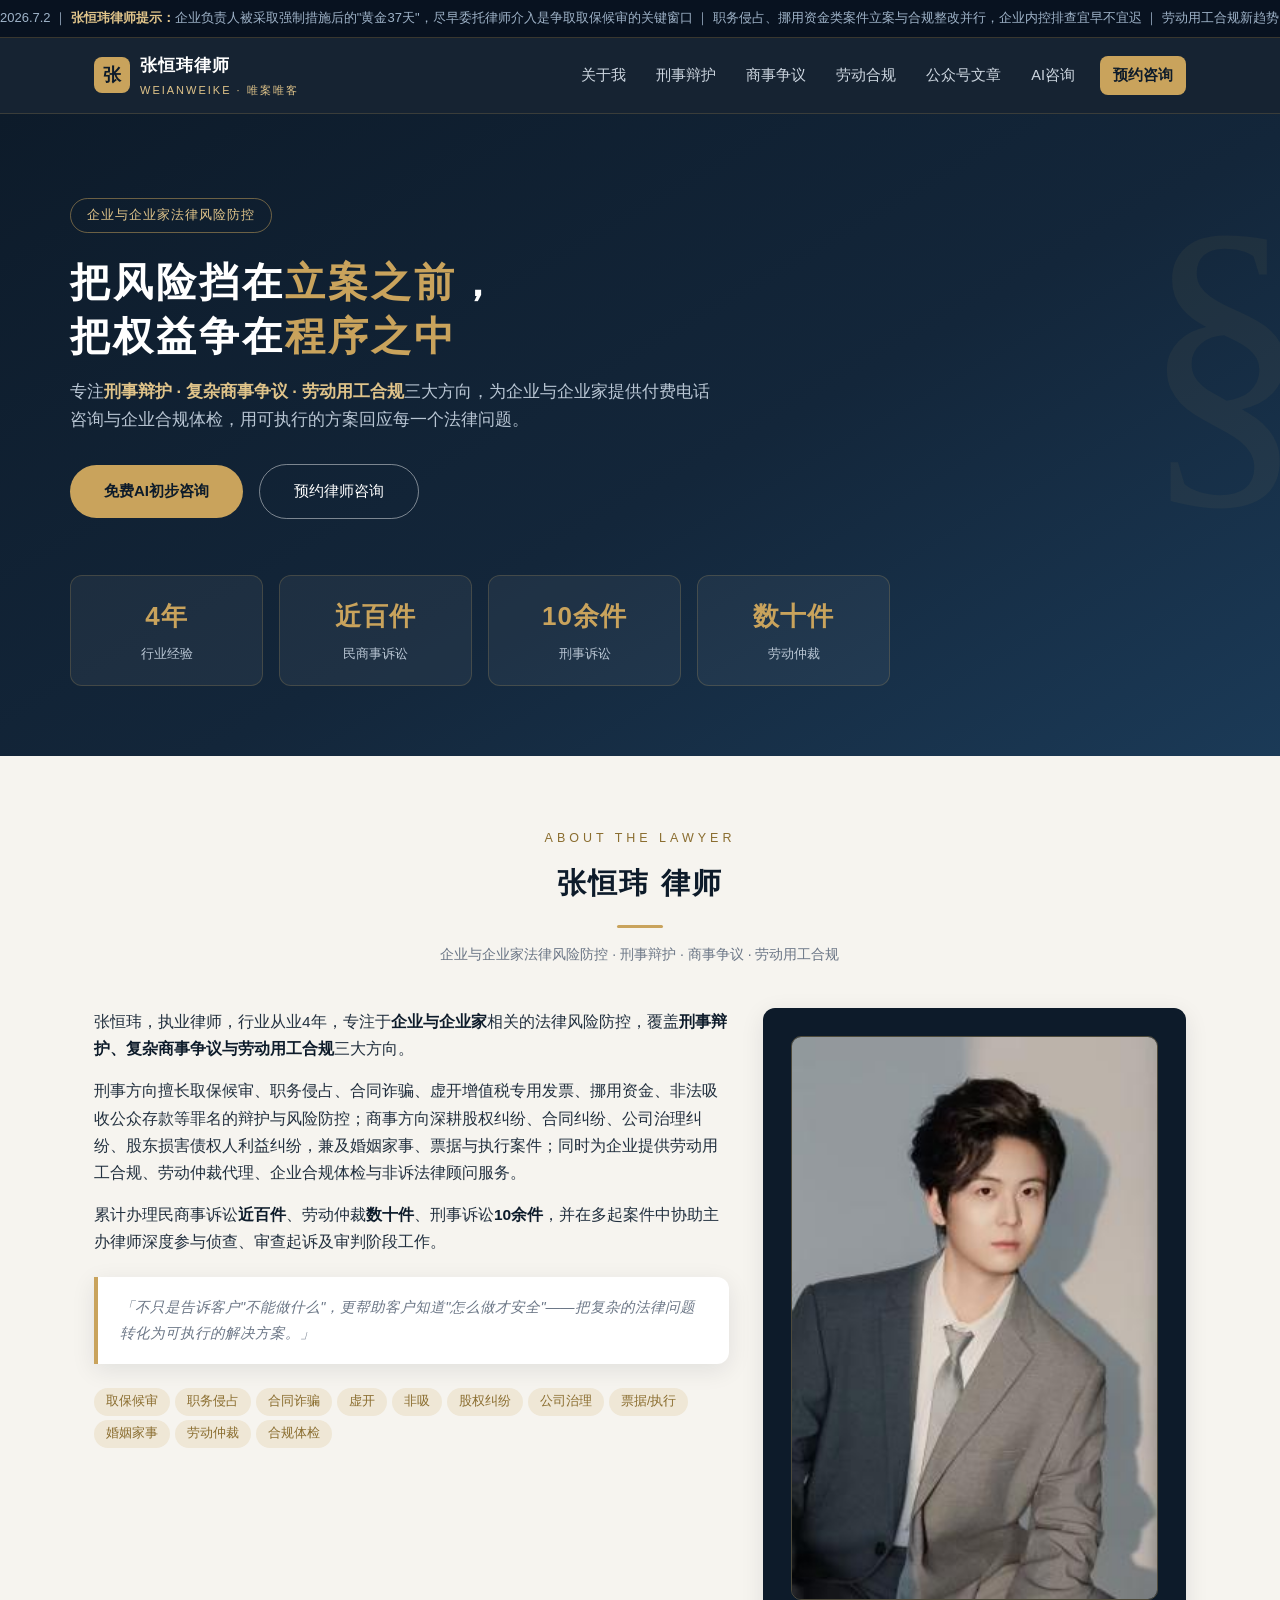
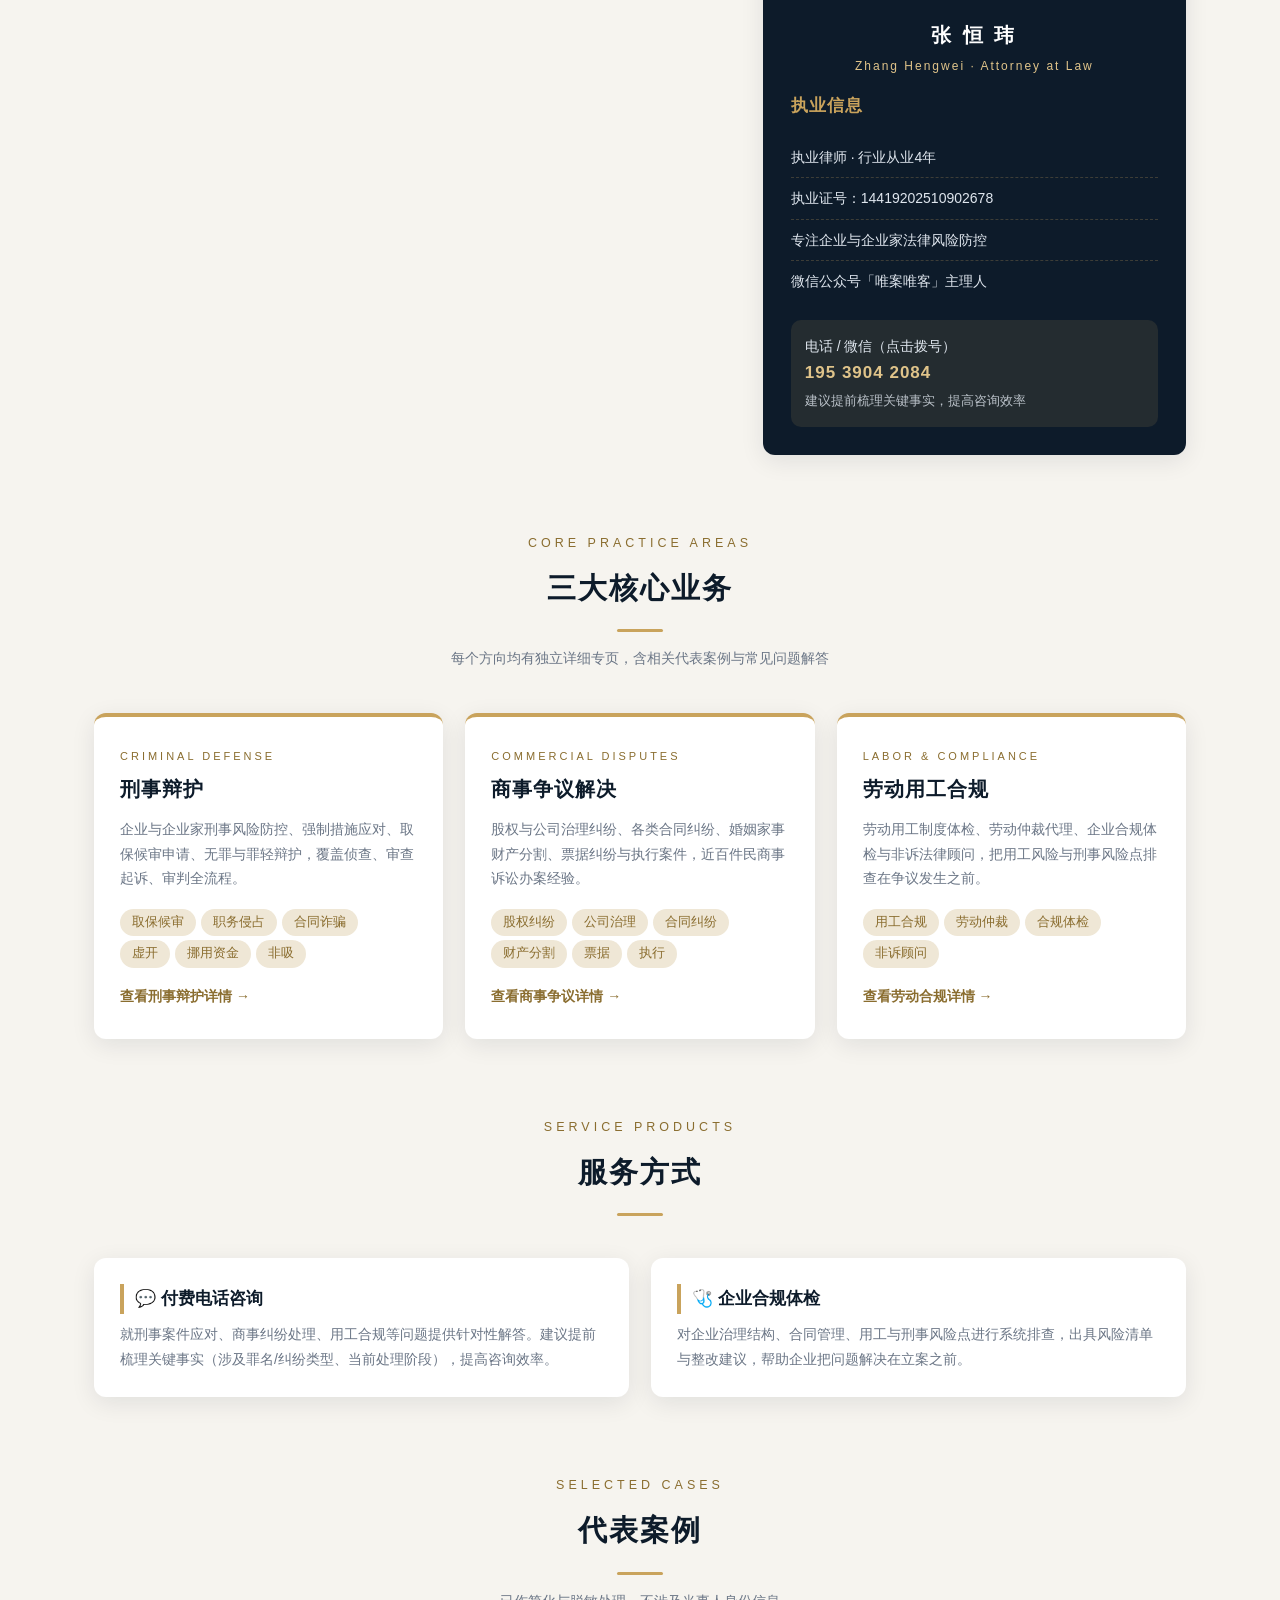
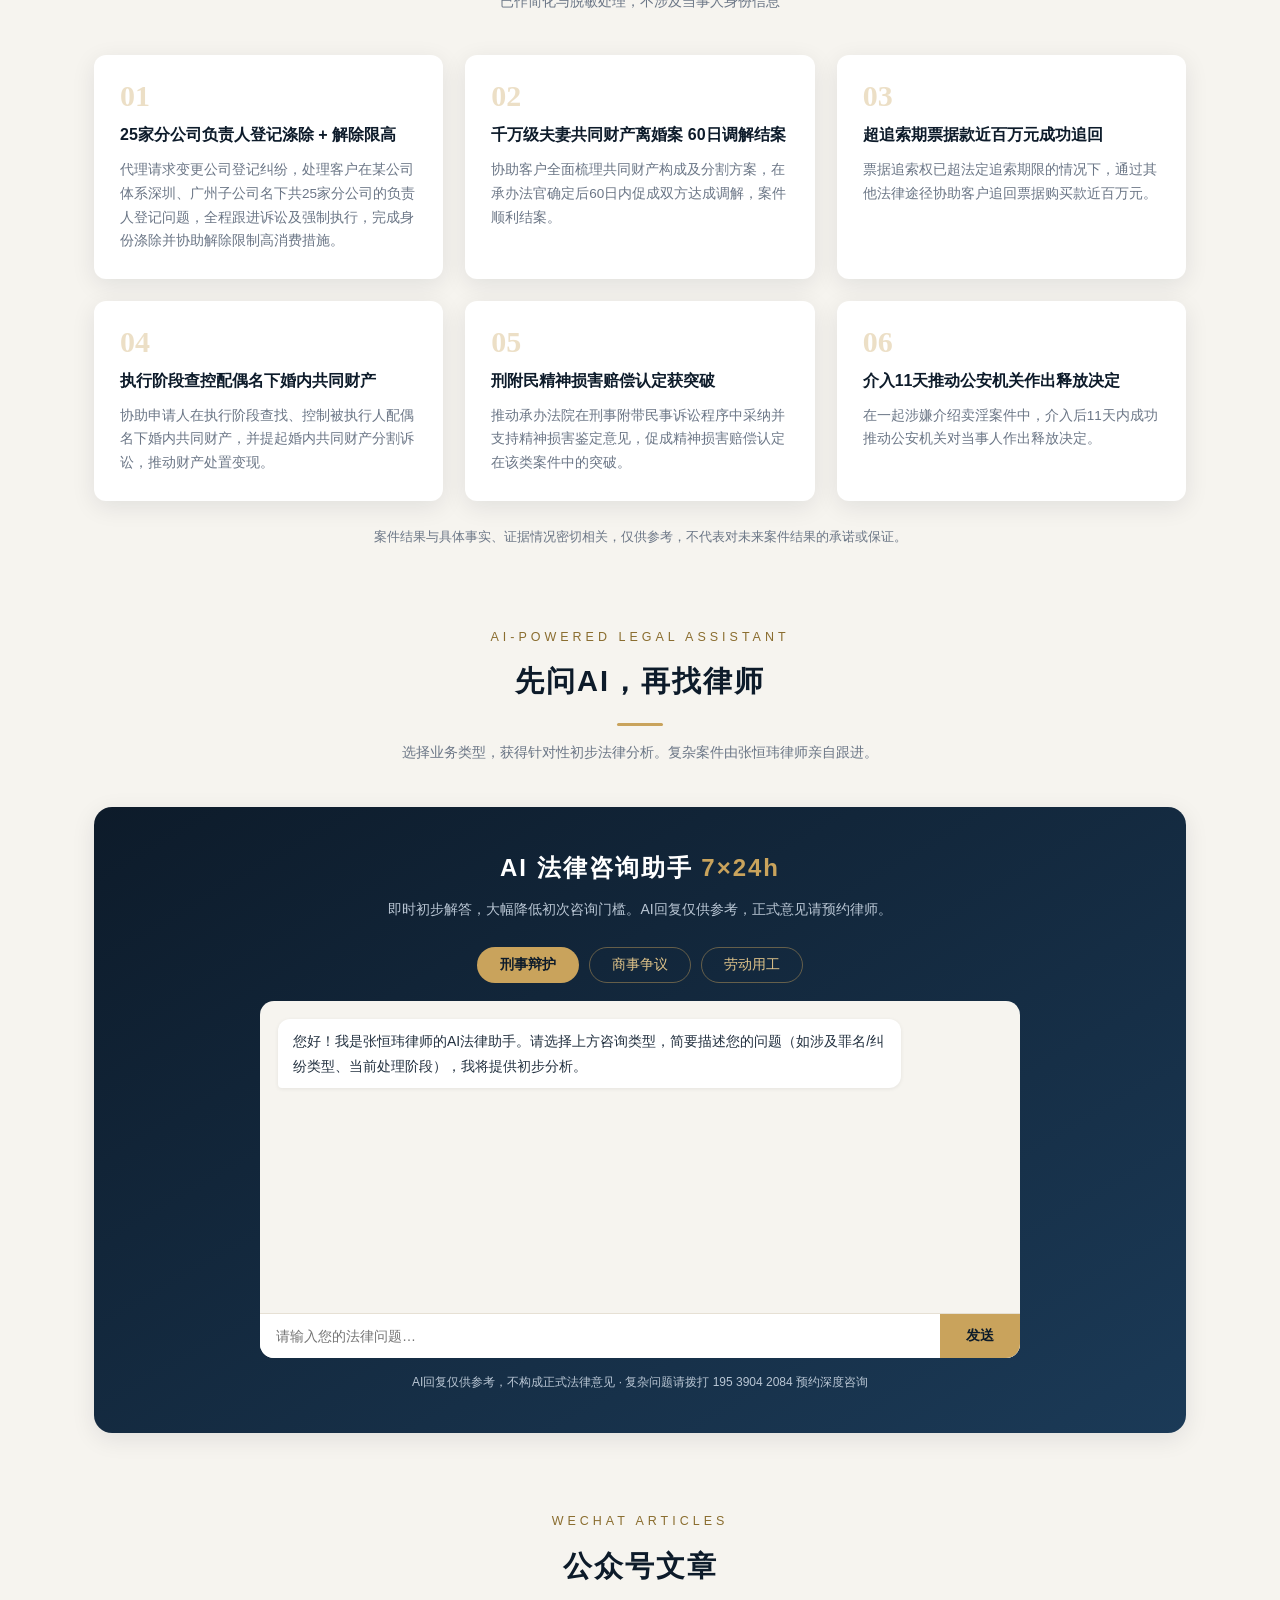
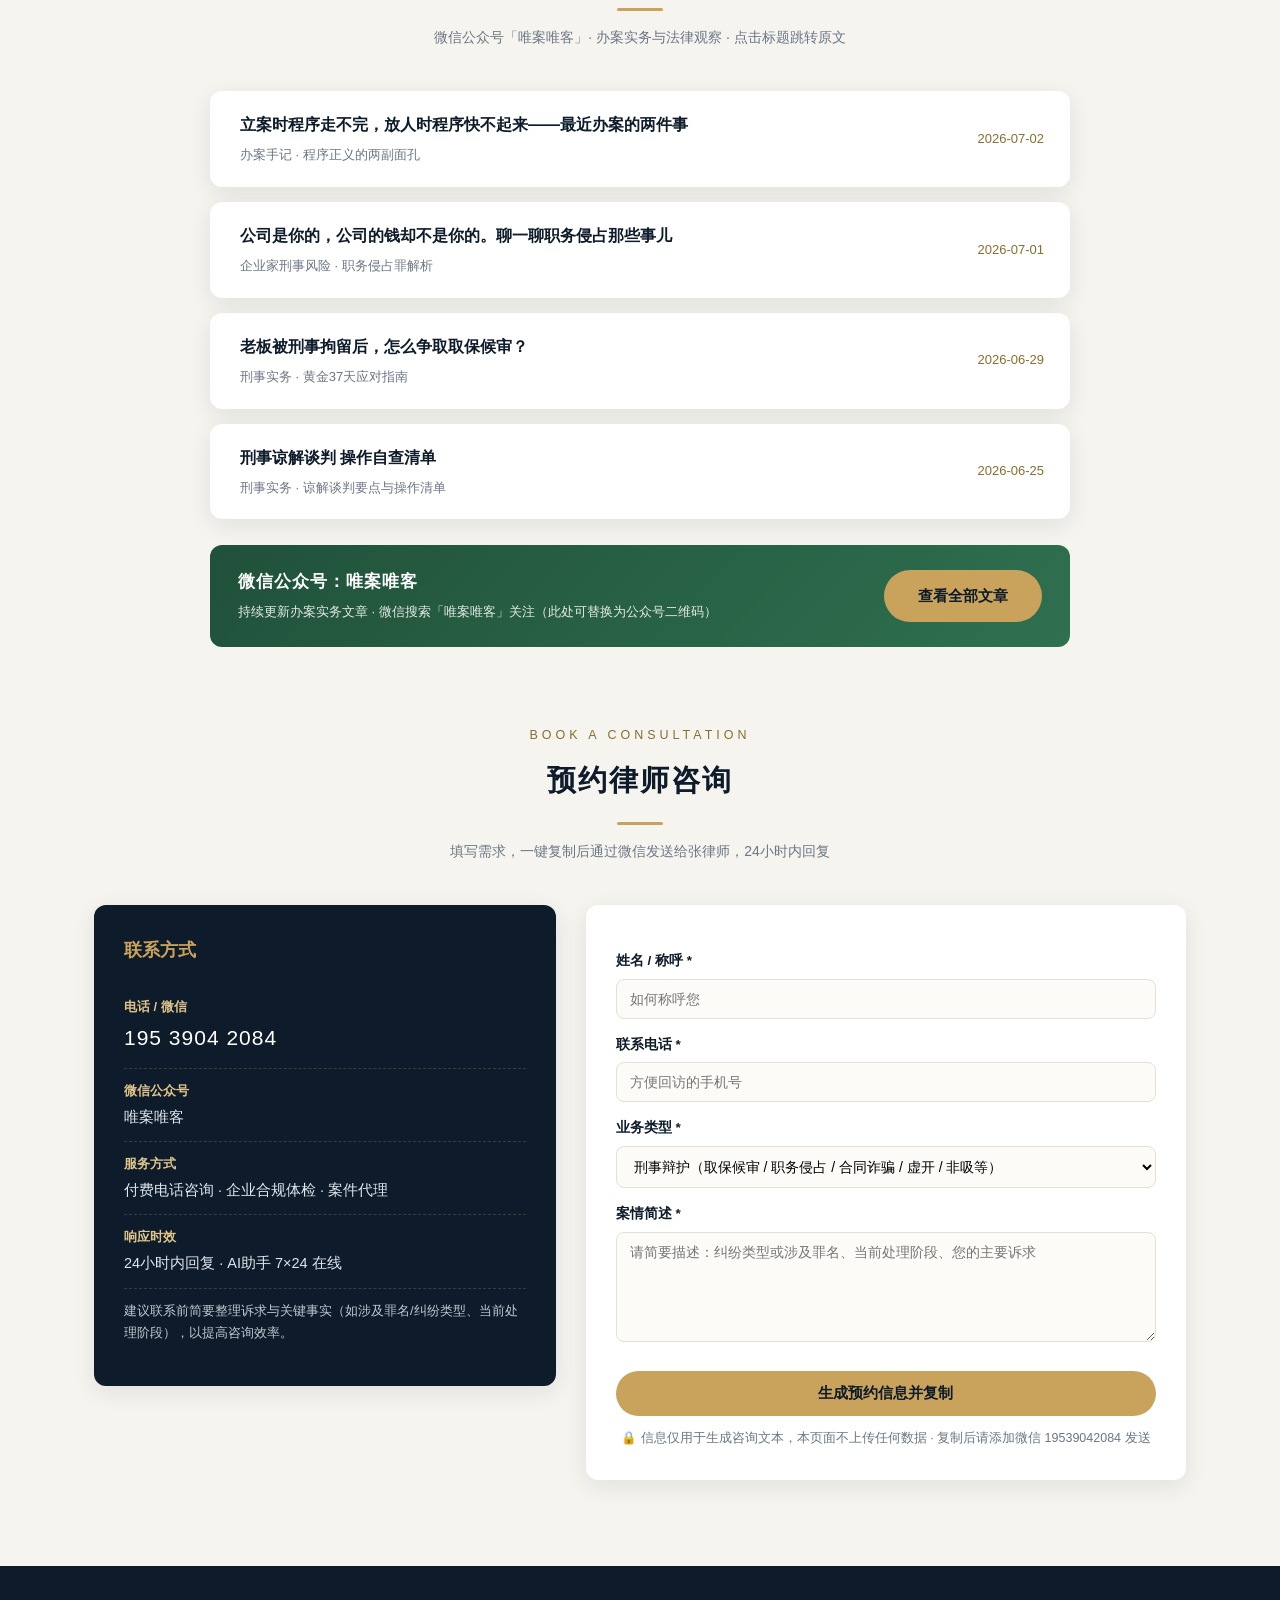
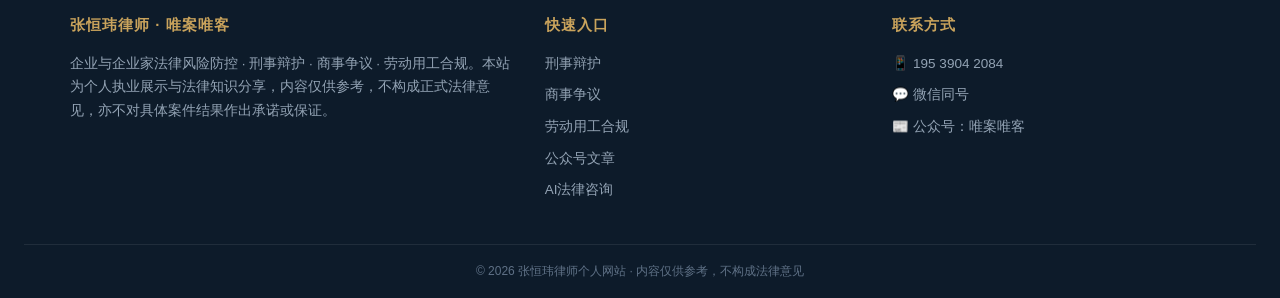
==== commit a446f33e: "Add files via upload" ====
--- a/index.html
+++ b/index.html
@@ -6,7 +6,7 @@
 <title>张恒玮律师 | 企业刑事风险防控 · 商事争议 · 劳动用工合规</title>
 <meta name="description" content="张恒玮律师，专注企业与企业家法律风险防控：刑事辩护（取保候审、职务侵占、合同诈骗、虚开、非吸）、复杂商事争议（股权、公司治理、婚姻家事、票据、执行）及劳动用工合规。付费电话咨询、企业合规体检、AI在线初步咨询。">
 <meta name="keywords" content="张恒玮律师,刑事辩护律师,取保候审,职务侵占,合同诈骗,虚开增值税专用发票,非法吸收公众存款,股权纠纷律师,公司治理纠纷,劳动用工合规,企业合规体检,劳动仲裁,唯案唯客">
-<link rel="stylesheet" href="css/site.css">
+<link rel="stylesheet" href="site.css">
 </head>
 <body>
 
@@ -67,7 +67,7 @@
       </div>
     </div>
     <div class="cred-card">
-      <img class="cred-photo" src="images/avatar.png" alt="张恒玮律师">
+      <img class="cred-photo" src="avatar.png" alt="张恒玮律师">
       <div class="cred-name"><b>张 恒 玮</b><span>Zhang Hengwei · Attorney at Law</span></div>
       <h3>执业信息</h3>
       <ul>
--- a/site.css
+++ b/site.css
@@ -0,0 +1,219 @@
+  :root{
+    --navy:#0d1b2a; --navy-2:#13263a; --navy-3:#1b3a57;
+    --gold:#c9a35c; --gold-light:#e0c48a; --gold-dim:#8a6d2f;
+    --ink:#22303f; --muted:#6b7686; --line:#e6e0d4;
+    --bg:#f6f4ef; --card:#ffffff;
+    --radius:12px; --shadow:0 6px 24px rgba(13,27,42,.09);
+  }
+  *{margin:0;padding:0;box-sizing:border-box;}
+  html{scroll-behavior:smooth;}
+  body{font-family:"PingFang SC","Microsoft YaHei","Noto Sans SC",sans-serif;color:var(--ink);background:var(--bg);line-height:1.75;}
+  a{text-decoration:none;color:inherit;}
+  img{max-width:100%;}
+
+  /* ===== 资讯滚动条 ===== */
+  .ticker{background:#081220;color:#9fb3c8;font-size:13px;overflow:hidden;white-space:nowrap;border-bottom:1px solid rgba(201,163,92,.25);}
+  .ticker-track{display:inline-block;padding:7px 0;animation:ticker 40s linear infinite;}
+  .ticker-track b{color:var(--gold-light);font-weight:600;}
+  @keyframes ticker{0%{transform:translateX(100vw);}100%{transform:translateX(-100%);}}
+
+  /* ===== 导航 ===== */
+  nav{position:sticky;top:0;z-index:100;background:rgba(13,27,42,.96);backdrop-filter:blur(10px);border-bottom:1px solid rgba(201,163,92,.2);}
+  .nav-inner{max-width:1140px;margin:0 auto;display:flex;align-items:center;justify-content:space-between;padding:13px 24px;}
+  .brand{display:flex;align-items:center;gap:10px;}
+  .brand .seal{width:36px;height:36px;border-radius:8px;background:var(--gold);color:var(--navy);font-weight:800;font-size:18px;display:flex;align-items:center;justify-content:center;}
+  .brand .name{color:#fff;font-weight:700;font-size:17px;letter-spacing:1px;}
+  .brand .name small{display:block;color:var(--gold-light);font-size:11px;font-weight:400;letter-spacing:2px;}
+  .nav-links{display:flex;align-items:center;gap:4px;}
+  .nav-links a{color:#cdd6e0;font-size:14.5px;padding:7px 13px;border-radius:8px;transition:.2s;}
+  .nav-links a:hover{color:var(--gold-light);background:rgba(201,163,92,.1);}
+  .nav-links a.cta{background:var(--gold);color:var(--navy);font-weight:600;margin-left:8px;}
+  .nav-links a.cta:hover{background:var(--gold-light);}
+  .nav-toggle{display:none;background:none;border:none;color:#fff;font-size:24px;cursor:pointer;}
+  @media (max-width:900px){
+    .nav-toggle{display:block;}
+    .nav-links{display:none;position:absolute;top:100%;left:0;right:0;background:var(--navy);flex-direction:column;align-items:stretch;padding:10px 16px 16px;gap:2px;border-bottom:1px solid rgba(201,163,92,.25);}
+    .nav-links.open{display:flex;}
+    .nav-links a{padding:11px 12px;}
+    .nav-links a.cta{margin-left:0;text-align:center;margin-top:6px;}
+  }
+
+  /* ===== 首屏 ===== */
+  .hero{background:linear-gradient(150deg,var(--navy) 0%,var(--navy-2) 55%,var(--navy-3) 100%);color:#fff;padding:84px 24px 70px;position:relative;overflow:hidden;}
+  .hero::after{content:"§";position:absolute;right:-30px;top:-60px;font-size:340px;color:rgba(201,163,92,.06);font-family:Georgia,serif;}
+  .hero-inner{max-width:1140px;margin:0 auto;position:relative;}
+  .hero .badge{display:inline-block;border:1px solid rgba(201,163,92,.5);color:var(--gold-light);font-size:13px;padding:5px 16px;border-radius:20px;letter-spacing:1px;margin-bottom:22px;}
+  .hero h1{font-size:40px;letter-spacing:3px;line-height:1.35;margin-bottom:14px;}
+  .hero h1 .gold{color:var(--gold);}
+  .hero .sub{color:#b9c6d4;font-size:16.5px;max-width:640px;margin-bottom:30px;}
+  .hero .sub b{color:var(--gold-light);font-weight:600;}
+  .btn{display:inline-block;padding:13px 34px;border-radius:30px;font-size:15px;margin-right:12px;margin-bottom:10px;transition:.25s;cursor:pointer;}
+  .btn-gold{background:var(--gold);color:var(--navy);font-weight:700;}
+  .btn-gold:hover{background:var(--gold-light);transform:translateY(-2px);}
+  .btn-ghost{border:1px solid rgba(255,255,255,.45);color:#fff;}
+  .btn-ghost:hover{border-color:var(--gold);color:var(--gold-light);}
+  .stats{display:grid;grid-template-columns:repeat(4,1fr);gap:16px;margin-top:46px;max-width:820px;}
+  .stat{background:rgba(255,255,255,.05);border:1px solid rgba(201,163,92,.22);border-radius:var(--radius);padding:18px 10px;text-align:center;}
+  .stat b{display:block;font-size:26px;color:var(--gold);letter-spacing:1px;}
+  .stat span{font-size:13px;color:#b9c6d4;}
+  @media (max-width:700px){
+    .hero h1{font-size:30px;}
+    .stats{grid-template-columns:repeat(2,1fr);}
+  }
+
+  /* ===== 通用 ===== */
+  section{max-width:1140px;margin:0 auto;padding:72px 24px 6px;}
+  .kicker{text-align:center;color:var(--gold-dim);font-size:12.5px;letter-spacing:4px;text-transform:uppercase;margin-bottom:8px;}
+  .sec-title{text-align:center;font-size:29px;color:var(--navy);letter-spacing:2px;margin-bottom:10px;}
+  .sec-title::after{content:"";display:block;width:46px;height:3px;background:var(--gold);margin:16px auto 0;border-radius:2px;}
+  .sec-sub{text-align:center;color:var(--muted);font-size:14px;margin:14px auto 42px;max-width:640px;}
+
+  /* ===== 关于 ===== */
+  .about-grid{display:grid;grid-template-columns:1.5fr 1fr;gap:34px;align-items:start;}
+  @media (max-width:850px){.about-grid{grid-template-columns:1fr;}}
+  .about-text p{margin-bottom:15px;font-size:15.5px;}
+  .about-text b{color:var(--navy);}
+  .quote{border-left:4px solid var(--gold);background:var(--card);border-radius:0 var(--radius) var(--radius) 0;box-shadow:var(--shadow);padding:18px 22px;font-size:14.5px;color:var(--muted);margin-top:22px;font-style:italic;}
+  .cred-card{background:var(--navy);color:#dfe6ee;border-radius:var(--radius);box-shadow:var(--shadow);padding:28px;}
+  .cred-photo{width:100%;border-radius:10px;display:block;margin-bottom:18px;border:1px solid rgba(201,163,92,.35);}
+  .cred-name{text-align:center;margin-bottom:14px;}
+  .cred-name b{font-size:20px;color:#fff;letter-spacing:3px;}
+  .cred-name span{display:block;font-size:12px;color:var(--gold-light);letter-spacing:2px;margin-top:3px;}
+  .cred-card h3{color:var(--gold);font-size:17px;margin-bottom:16px;letter-spacing:1px;}
+  .cred-card li{list-style:none;padding:8px 0;border-bottom:1px dashed rgba(201,163,92,.25);font-size:14px;}
+  .cred-card li:last-child{border-bottom:none;}
+  .cred-card .contact-mini{margin-top:18px;background:rgba(201,163,92,.12);border-radius:10px;padding:14px;font-size:14px;}
+  .cred-card .contact-mini b{color:var(--gold-light);font-size:17px;letter-spacing:1px;}
+  .tag{display:inline-block;background:#efe7d6;color:var(--gold-dim);font-size:12.5px;padding:3px 12px;border-radius:20px;margin:4px 5px 0 0;}
+
+  /* ===== 业务卡 ===== */
+  .svc-grid{display:grid;grid-template-columns:repeat(3,1fr);gap:22px;}
+  @media (max-width:850px){.svc-grid{grid-template-columns:1fr;}}
+  .svc-card{background:var(--card);border-radius:var(--radius);box-shadow:var(--shadow);padding:30px 26px;display:flex;flex-direction:column;border-top:4px solid var(--gold);transition:.25s;}
+  .svc-card:hover{transform:translateY(-6px);box-shadow:0 14px 34px rgba(13,27,42,.16);}
+  .svc-card .en{font-size:11px;letter-spacing:3px;color:var(--gold-dim);text-transform:uppercase;margin-bottom:6px;}
+  .svc-card h3{color:var(--navy);font-size:20px;margin-bottom:10px;letter-spacing:1px;}
+  .svc-card p{font-size:14px;color:var(--muted);flex:1;margin-bottom:14px;}
+  .svc-card .tags{margin-bottom:16px;}
+  .svc-card .more{color:var(--gold-dim);font-weight:600;font-size:14px;}
+  .svc-card .more::after{content:" →";}
+
+  /* ===== 服务方式 ===== */
+  .duo{display:grid;grid-template-columns:1fr 1fr;gap:22px;}
+  @media (max-width:750px){.duo{grid-template-columns:1fr;}}
+  .duo-card{background:var(--card);border-radius:var(--radius);box-shadow:var(--shadow);padding:26px;}
+  .duo-card h3{color:var(--navy);font-size:17px;margin-bottom:8px;border-left:4px solid var(--gold);padding-left:11px;}
+  .duo-card p{font-size:14px;color:var(--muted);}
+
+  /* ===== 案例 ===== */
+  .case-grid{display:grid;grid-template-columns:repeat(3,1fr);gap:22px;}
+  @media (max-width:850px){.case-grid{grid-template-columns:1fr;}}
+  .case-card{background:var(--card);border-radius:var(--radius);box-shadow:var(--shadow);padding:26px;display:flex;flex-direction:column;transition:.2s;}
+  .case-card:hover{transform:translateY(-4px);}
+  .case-num{font-size:30px;font-weight:800;color:rgba(201,163,92,.35);line-height:1;margin-bottom:10px;font-family:Georgia,serif;}
+  .case-card h3{color:var(--navy);font-size:16px;margin-bottom:9px;}
+  .case-card p{font-size:13.5px;color:var(--muted);flex:1;}
+  .case-note{text-align:center;font-size:12.5px;color:var(--muted);margin-top:26px;}
+  .center-more{text-align:center;margin-top:30px;}
+
+  /* ===== AI 咨询 ===== */
+  .ai-wrap{background:linear-gradient(150deg,var(--navy),var(--navy-3));border-radius:18px;padding:40px 34px;color:#fff;box-shadow:var(--shadow);}
+  @media (max-width:700px){.ai-wrap{padding:28px 18px;}}
+  .ai-head{text-align:center;margin-bottom:26px;}
+  .ai-head h3{font-size:24px;letter-spacing:2px;margin-bottom:8px;}
+  .ai-head h3 span{color:var(--gold);}
+  .ai-head p{color:#b9c6d4;font-size:14px;max-width:560px;margin:0 auto;}
+  .ai-types{display:flex;justify-content:center;gap:10px;flex-wrap:wrap;margin-bottom:18px;}
+  .ai-type{border:1px solid rgba(201,163,92,.45);color:var(--gold-light);background:none;font-size:14px;padding:8px 22px;border-radius:22px;cursor:pointer;transition:.2s;font-family:inherit;}
+  .ai-type.active{background:var(--gold);color:var(--navy);font-weight:700;}
+  .ai-box{background:#f6f4ef;border-radius:14px;overflow:hidden;color:var(--ink);max-width:760px;margin:0 auto;}
+  #ai-msgs{height:300px;overflow-y:auto;padding:18px;display:flex;flex-direction:column;gap:10px;}
+  .msg{max-width:86%;padding:10px 15px;border-radius:12px;font-size:14px;white-space:pre-wrap;word-break:break-word;}
+  .msg.user{align-self:flex-end;background:var(--navy);color:#fff;border-bottom-right-radius:4px;}
+  .msg.ai{align-self:flex-start;background:#fff;box-shadow:0 1px 4px rgba(0,0,0,.07);border-bottom-left-radius:4px;}
+  .msg.ai.loading{color:var(--muted);font-style:italic;}
+  .quick-qs{display:flex;gap:8px;flex-wrap:wrap;padding:0 18px 12px;}
+  .quick-q{background:#fff;border:1px solid var(--line);color:var(--gold-dim);font-size:12.5px;padding:5px 13px;border-radius:16px;cursor:pointer;transition:.2s;font-family:inherit;}
+  .quick-q:hover{border-color:var(--gold);background:#faf6ec;}
+  .ai-input-row{display:flex;border-top:1px solid var(--line);background:#fff;}
+  #ai-input{flex:1;border:none;padding:14px 16px;font-size:14px;outline:none;font-family:inherit;background:none;}
+  #ai-send{border:none;background:var(--gold);color:var(--navy);font-weight:700;padding:0 26px;cursor:pointer;font-size:14px;font-family:inherit;}
+  #ai-send:disabled{opacity:.5;cursor:not-allowed;}
+  .ai-disclaimer{text-align:center;font-size:12px;color:#b9c6d4;margin-top:14px;}
+
+  /* ===== 文章 ===== */
+  .article-list{display:flex;flex-direction:column;gap:15px;max-width:860px;margin:0 auto;}
+  .article-item{background:var(--card);border-radius:var(--radius);box-shadow:var(--shadow);padding:20px 26px;display:flex;justify-content:space-between;align-items:center;gap:18px;transition:.2s;border-left:4px solid transparent;}
+  .article-item:hover{transform:translateX(6px);border-left-color:var(--gold);}
+  .article-item h3{color:var(--navy);font-size:16px;margin-bottom:5px;}
+  .article-item p{font-size:13px;color:var(--muted);}
+  .article-date{flex-shrink:0;font-size:13px;color:var(--gold-dim);white-space:nowrap;}
+  .wechat-banner{max-width:860px;margin:26px auto 0;background:linear-gradient(135deg,#20513a,#2f7050);color:#fff;border-radius:var(--radius);padding:22px 28px;display:flex;align-items:center;justify-content:space-between;gap:16px;flex-wrap:wrap;}
+  .wechat-banner b{font-size:17px;letter-spacing:1px;}
+  .wechat-banner span{font-size:13px;opacity:.88;}
+
+  /* ===== 预约表单 ===== */
+  .form-grid{display:grid;grid-template-columns:1fr 1.3fr;gap:30px;align-items:start;}
+  @media (max-width:850px){.form-grid{grid-template-columns:1fr;}}
+  .contact-card{background:var(--navy);color:#dfe6ee;border-radius:var(--radius);padding:30px;box-shadow:var(--shadow);}
+  .contact-card h3{color:var(--gold);font-size:18px;margin-bottom:18px;}
+  .contact-card .row{padding:11px 0;border-bottom:1px dashed rgba(201,163,92,.25);font-size:14.5px;}
+  .contact-card .row:last-child{border-bottom:none;}
+  .contact-card .row b{color:var(--gold-light);display:block;font-size:13px;margin-bottom:2px;font-weight:600;}
+  .contact-card .big{font-size:21px;color:#fff;letter-spacing:1px;}
+  .form-card{background:var(--card);border-radius:var(--radius);box-shadow:var(--shadow);padding:30px;}
+  .form-card label{display:block;font-size:13.5px;color:var(--navy);font-weight:600;margin:14px 0 6px;}
+  .form-card input,.form-card select,.form-card textarea{width:100%;border:1px solid var(--line);border-radius:8px;padding:11px 13px;font-size:14px;font-family:inherit;outline:none;background:#fcfbf8;transition:border .2s;}
+  .form-card input:focus,.form-card select:focus,.form-card textarea:focus{border-color:var(--gold);}
+  .form-card textarea{min-height:110px;resize:vertical;}
+  .form-actions{margin-top:20px;}
+  .form-note{font-size:12.5px;color:var(--muted);margin-top:12px;text-align:center;}
+  #form-result{display:none;margin-top:16px;background:#f4efe3;border:1px solid var(--gold);border-radius:10px;padding:16px;font-size:13.5px;white-space:pre-wrap;word-break:break-word;}
+
+  /* ===== 页脚 ===== */
+  .footer{background:var(--navy);color:#93a3b4;margin-top:80px;padding:46px 24px 0;}
+  .footer-inner{max-width:1140px;margin:0 auto;display:grid;grid-template-columns:1.4fr 1fr 1fr;gap:30px;padding-bottom:34px;}
+  @media (max-width:750px){.footer-inner{grid-template-columns:1fr;}}
+  .footer h4{color:var(--gold);font-size:15px;margin-bottom:14px;letter-spacing:1px;}
+  .footer p,.footer a{font-size:13.5px;display:block;margin-bottom:8px;color:#93a3b4;}
+  .footer a:hover{color:var(--gold-light);}
+  .footer-bar{border-top:1px solid rgba(255,255,255,.08);text-align:center;padding:16px;font-size:12px;color:#5f7186;}
+
+  .toast{position:fixed;left:50%;bottom:40px;transform:translateX(-50%);background:var(--navy);color:#fff;padding:11px 26px;border-radius:24px;font-size:14px;z-index:300;opacity:0;pointer-events:none;transition:opacity .3s;box-shadow:0 8px 24px rgba(0,0,0,.3);}
+  .toast.show{opacity:1;}
+
+  /* ===== 子页面通用 ===== */
+  .page-hero{background:linear-gradient(150deg,var(--navy) 0%,var(--navy-2) 55%,var(--navy-3) 100%);color:#fff;padding:64px 24px 52px;position:relative;overflow:hidden;}
+  .page-hero::after{content:"\00a7";position:absolute;right:-20px;top:-70px;font-size:280px;color:rgba(201,163,92,.06);font-family:Georgia,serif;}
+  .page-hero-inner{max-width:1140px;margin:0 auto;position:relative;}
+  .page-hero .crumb{font-size:13px;color:#9fb3c8;margin-bottom:14px;}
+  .page-hero .crumb a{color:var(--gold-light);}
+  .page-hero h1{font-size:34px;letter-spacing:3px;margin-bottom:12px;}
+  .page-hero h1 span{color:var(--gold);}
+  .page-hero p{color:#b9c6d4;font-size:15.5px;max-width:680px;}
+  .cat-grid{display:grid;grid-template-columns:repeat(auto-fit,minmax(320px,1fr));gap:22px;}
+  .cat-card{background:var(--card);border-radius:var(--radius);box-shadow:var(--shadow);padding:26px;border-top:4px solid var(--gold);}
+  .cat-card h3{color:var(--navy);font-size:18px;margin-bottom:6px;letter-spacing:1px;}
+  .cat-card .cat-en{font-size:11px;letter-spacing:2px;color:var(--gold-dim);text-transform:uppercase;margin-bottom:12px;}
+  .cat-card p.desc{font-size:13.5px;color:var(--muted);margin-bottom:14px;}
+  .cat-card li{list-style:none;padding:8px 0 8px 24px;border-bottom:1px dashed var(--line);font-size:14px;position:relative;}
+  .cat-card li::before{content:"\00a7";position:absolute;left:2px;color:var(--gold);font-family:Georgia,serif;}
+  .cat-card li:last-child{border-bottom:none;}
+  .cat-card li small{display:block;color:var(--muted);font-size:12.5px;line-height:1.6;}
+  .flow{display:grid;grid-template-columns:repeat(auto-fit,minmax(200px,1fr));gap:16px;counter-reset:step;}
+  .flow-step{background:var(--card);border-radius:var(--radius);box-shadow:var(--shadow);padding:22px;position:relative;counter-increment:step;}
+  .flow-step::before{content:counter(step,decimal-leading-zero);font-family:Georgia,serif;font-size:26px;font-weight:800;color:rgba(201,163,92,.4);}
+  .flow-step h4{color:var(--navy);font-size:15.5px;margin:6px 0;}
+  .flow-step p{font-size:13px;color:var(--muted);}
+  .faq-list{max-width:860px;margin:0 auto;display:flex;flex-direction:column;gap:12px;}
+  .faq-list details{background:var(--card);border-radius:var(--radius);box-shadow:var(--shadow);padding:0;overflow:hidden;}
+  .faq-list summary{cursor:pointer;padding:18px 24px;font-size:15px;font-weight:600;color:var(--navy);list-style:none;position:relative;padding-right:48px;}
+  .faq-list summary::-webkit-details-marker{display:none;}
+  .faq-list summary::after{content:"+";position:absolute;right:22px;top:50%;transform:translateY(-50%);color:var(--gold);font-size:22px;font-weight:400;}
+  .faq-list details[open] summary::after{content:"\2212";}
+  .faq-list .faq-a{padding:0 24px 18px;font-size:14px;color:var(--muted);border-top:1px dashed var(--line);padding-top:14px;margin:0 0;}
+  .cta-band{max-width:1140px;margin:72px auto 0;padding:0 24px;}
+  .cta-band-inner{background:linear-gradient(135deg,var(--navy),var(--navy-3));border-radius:18px;padding:40px 34px;text-align:center;color:#fff;}
+  .cta-band-inner h3{font-size:24px;letter-spacing:2px;margin-bottom:10px;}
+  .cta-band-inner h3 span{color:var(--gold);}
+  .cta-band-inner p{color:#b9c6d4;font-size:14.5px;margin-bottom:24px;}
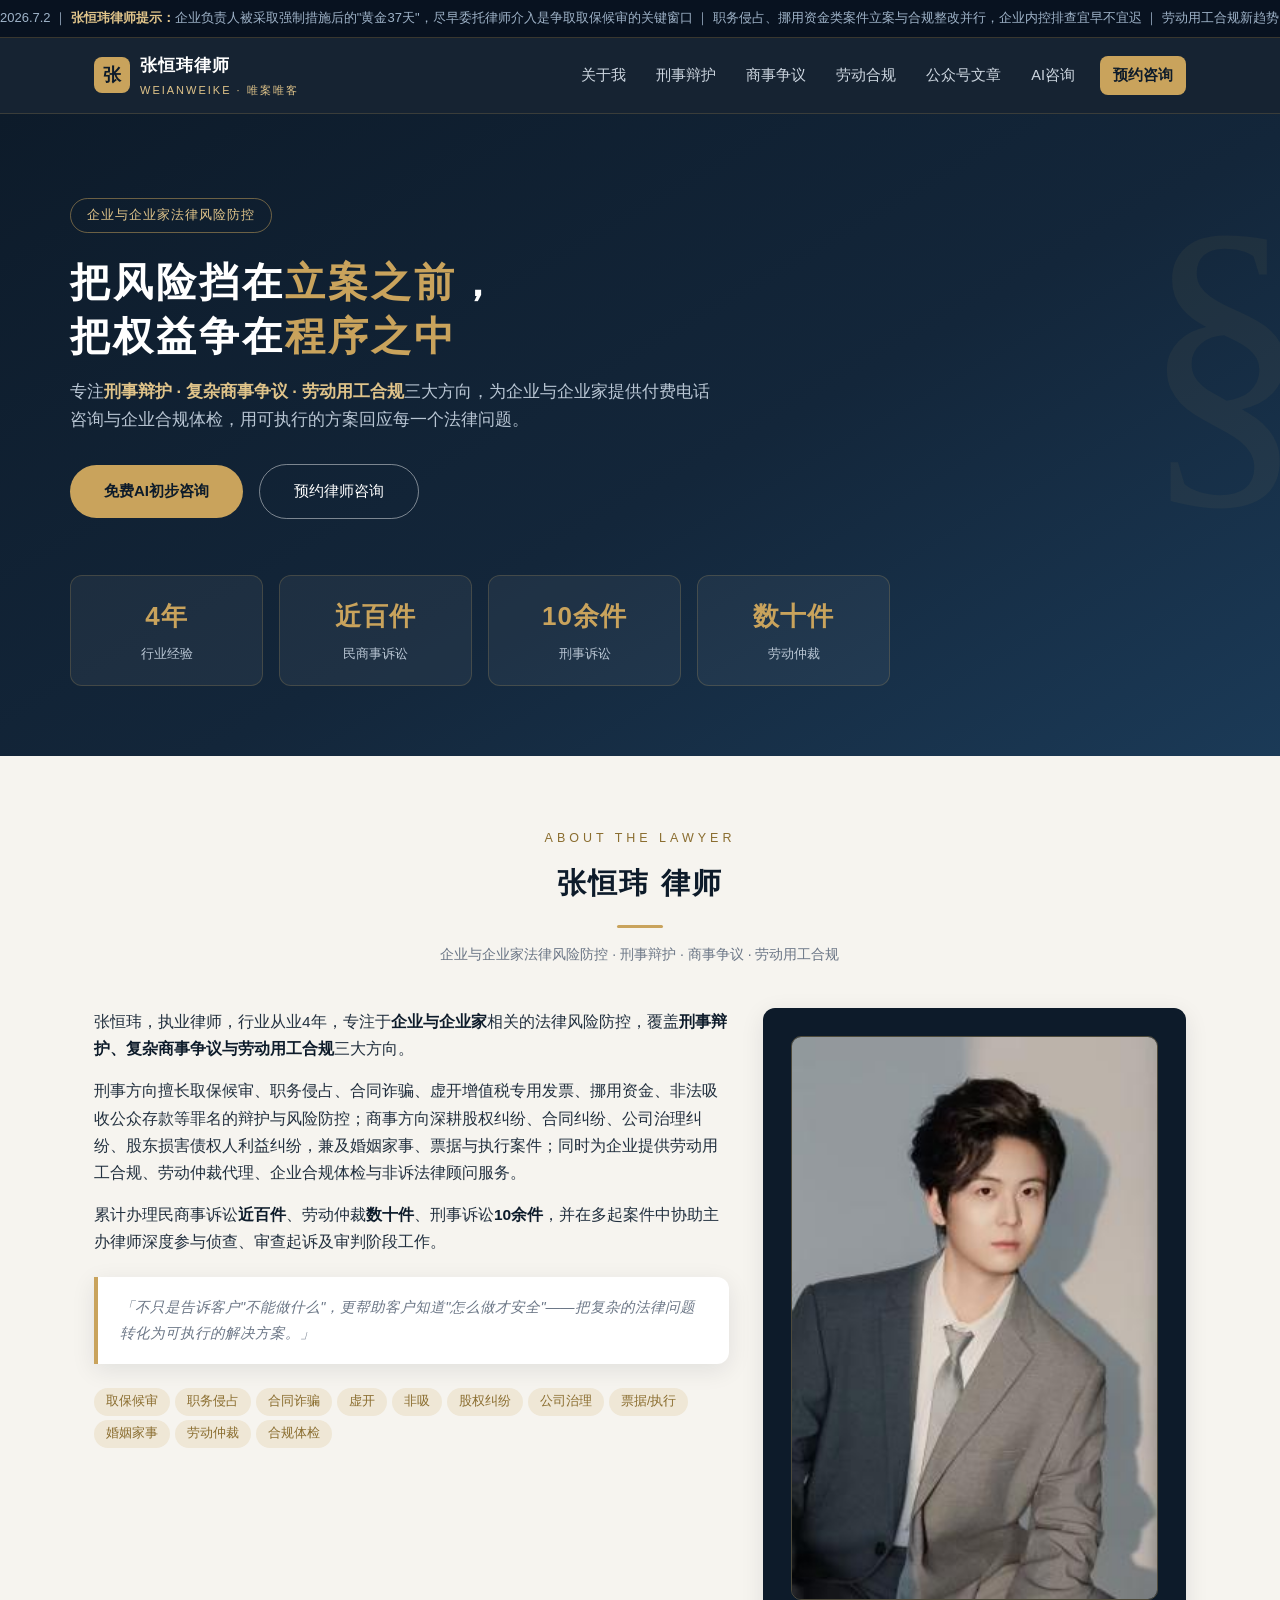
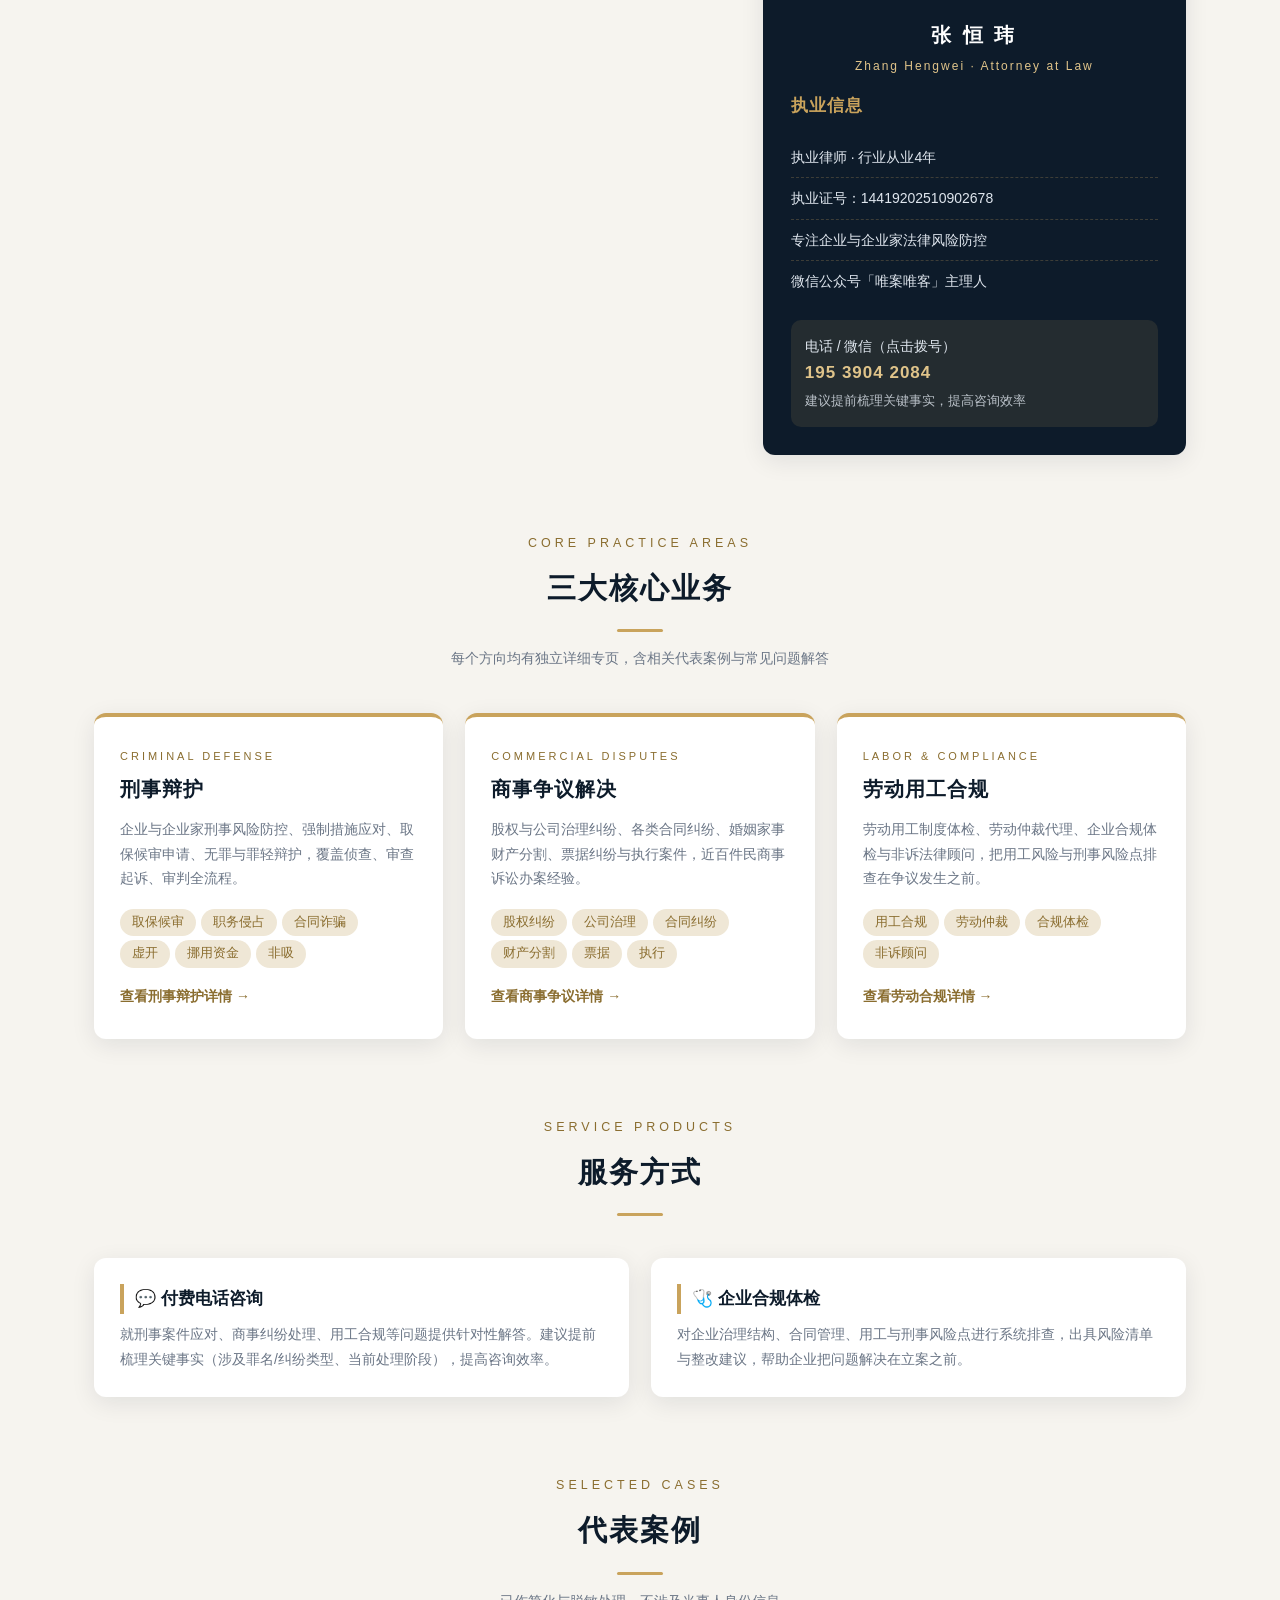
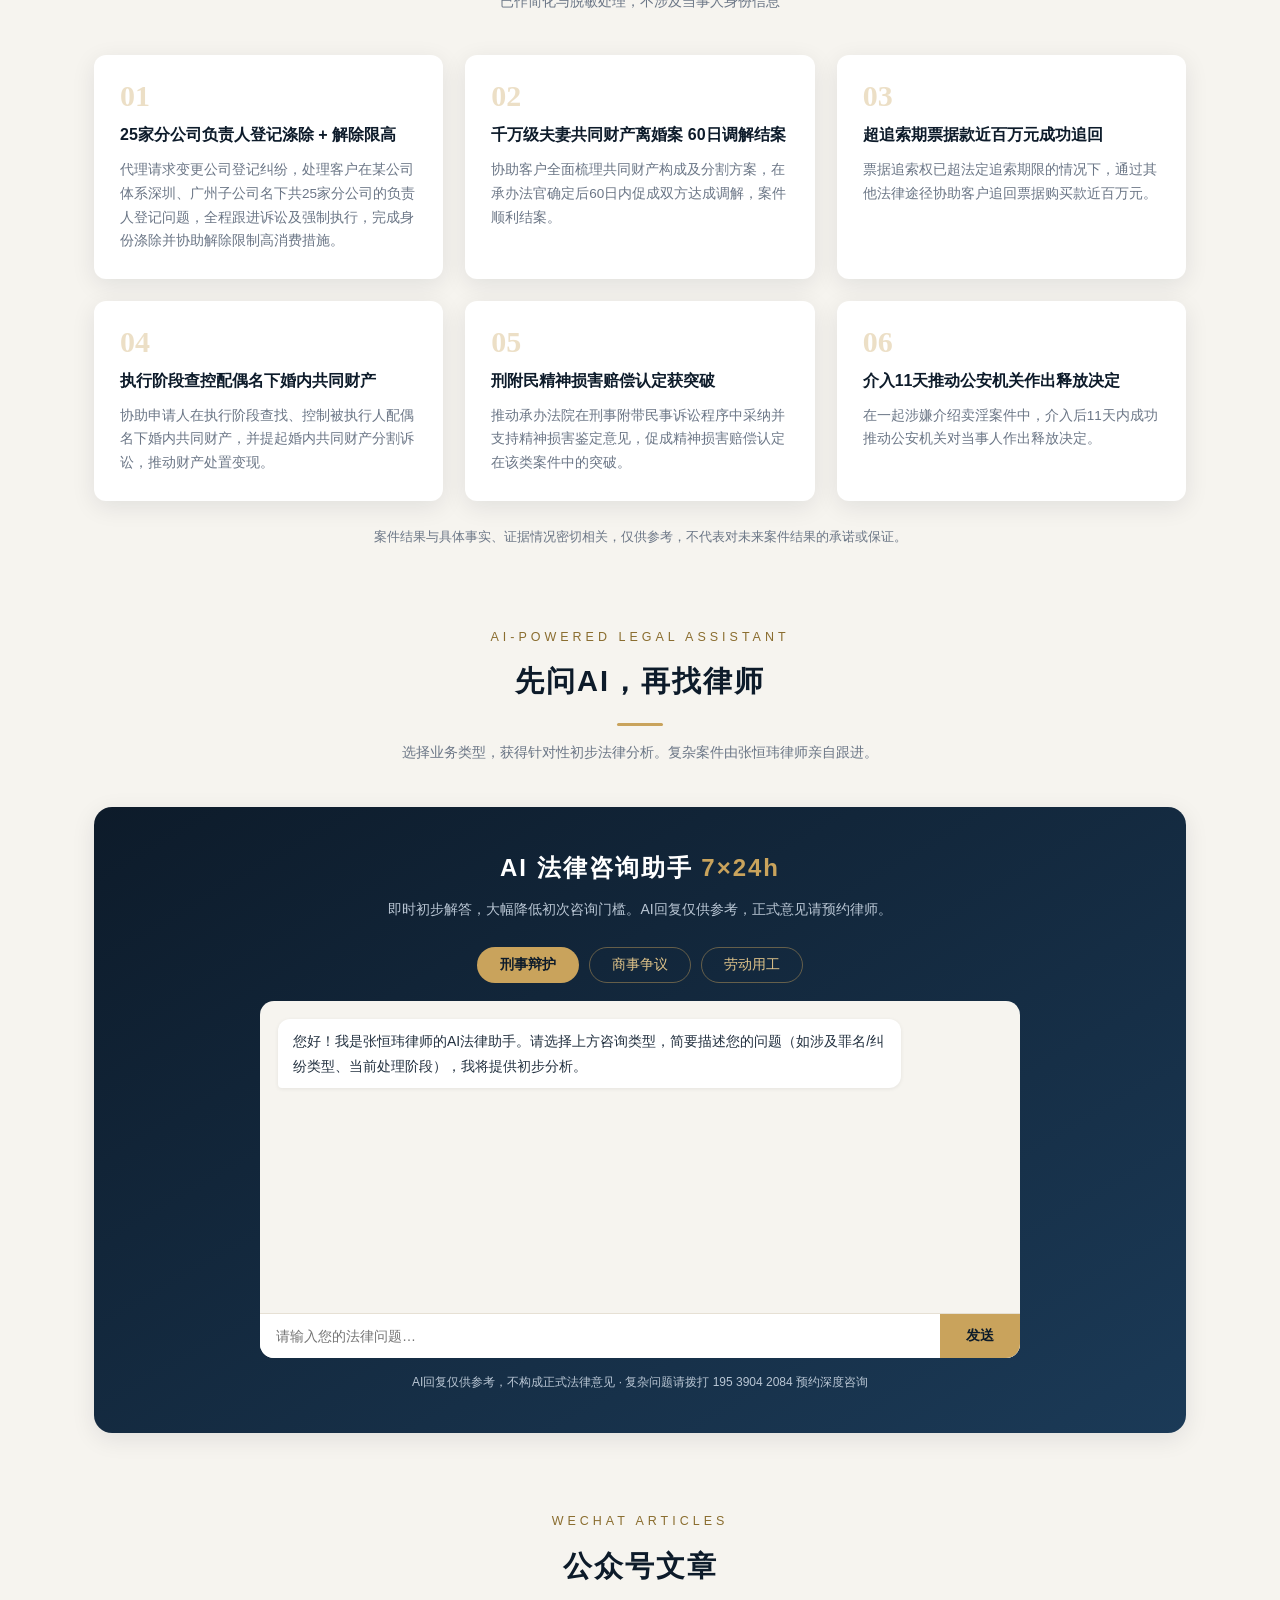
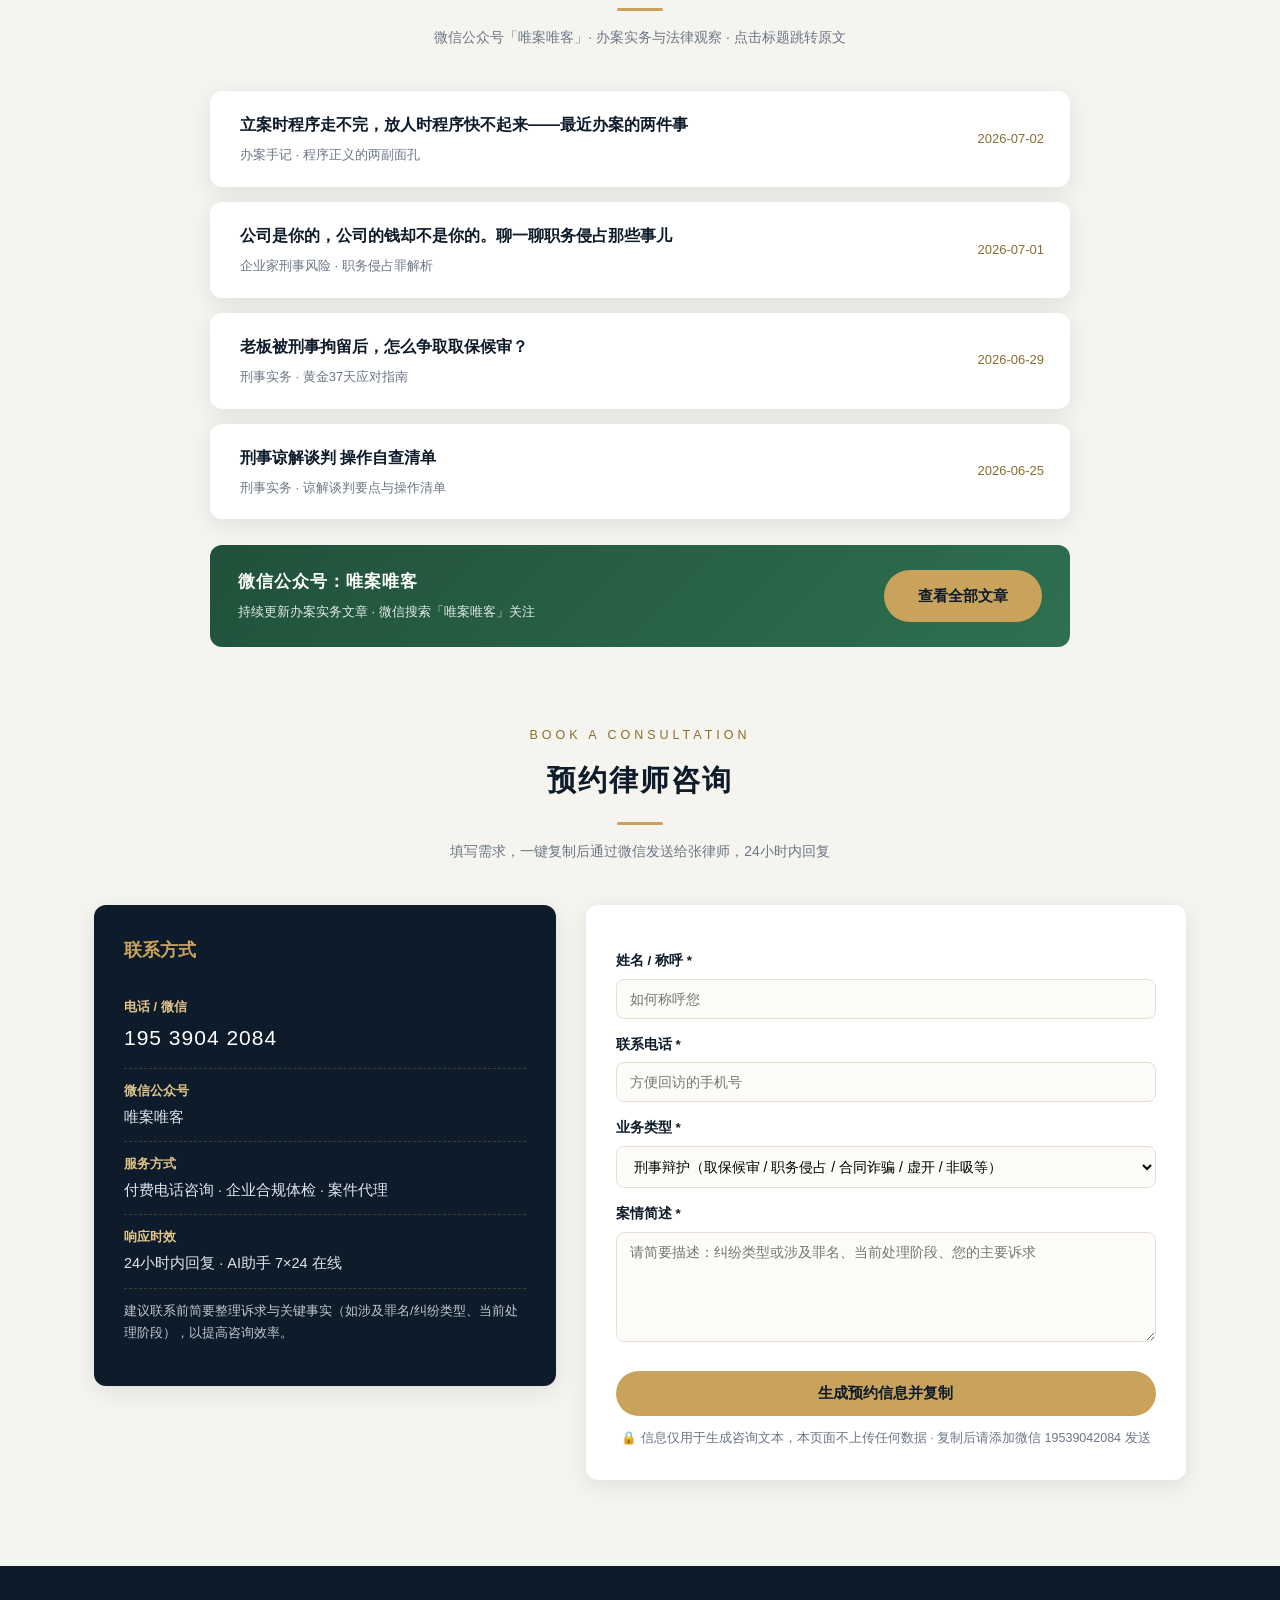
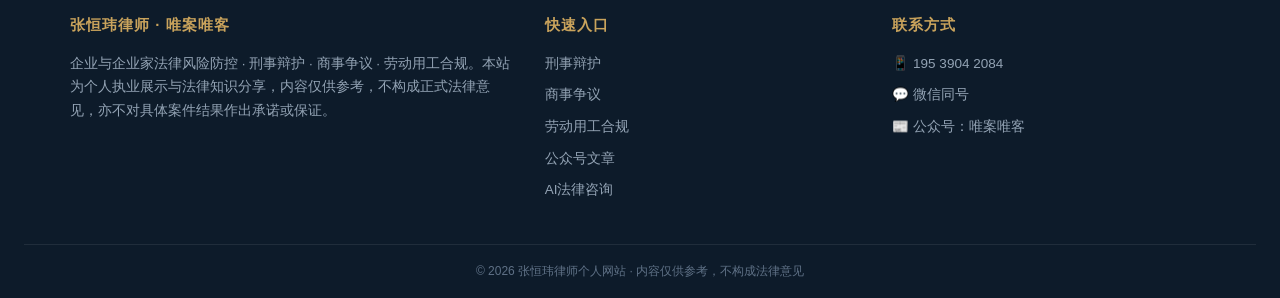
==== commit 465509a9: "Add files via upload" ====
--- a/index.html
+++ b/index.html
@@ -201,26 +201,9 @@
   <p class="kicker">WeChat Articles</p>
   <h2 class="sec-title">公众号文章</h2>
   <p class="sec-sub">微信公众号「唯案唯客」· 办案实务与法律观察 · 点击标题跳转原文</p>
-  <div class="article-list">
-    <a class="article-item" href="https://mp.weixin.qq.com/s/H3cDIDJFfHVAKu7eXjAkog" target="_blank" rel="noopener">
-      <div><h3>立案时程序走不完，放人时程序快不起来——最近办案的两件事</h3><p>办案手记 · 程序正义的两副面孔</p></div>
-      <span class="article-date">2026-07-02</span>
-    </a>
-    <a class="article-item" href="https://mp.weixin.qq.com/s/CNHx8g3FPg1P1eJfmR0Jrg" target="_blank" rel="noopener">
-      <div><h3>公司是你的，公司的钱却不是你的。聊一聊职务侵占那些事儿</h3><p>企业家刑事风险 · 职务侵占罪解析</p></div>
-      <span class="article-date">2026-07-01</span>
-    </a>
-    <a class="article-item" href="http://mp.weixin.qq.com/s?__biz=MzkzNjkwMzIwNg==&amp;mid=2247483764&amp;idx=1&amp;sn=5a2a7223988a0754b2916ac80ef89aa0&amp;chksm=c34f0a0c6b9d6fc937a2a2b09ce794bdb9e40e5232e89cd784f177636fb25150122944f98cd6#rd" target="_blank" rel="noopener">
-      <div><h3>老板被刑事拘留后，怎么争取取保候审？</h3><p>刑事实务 · 黄金37天应对指南</p></div>
-      <span class="article-date">2026-06-29</span>
-    </a>
-    <a class="article-item" href="https://mp.weixin.qq.com/s/mubYcogfUKZj7Xd_XKchAQ" target="_blank" rel="noopener">
-      <div><h3>刑事谅解谈判 操作自查清单</h3><p>刑事实务 · 谅解谈判要点与操作清单</p></div>
-      <span class="article-date">2026-06-25</span>
-    </a>
-  </div>
+  <div class="article-list" id="article-list-home"></div>
   <div class="wechat-banner">
-    <div><b>微信公众号：唯案唯客</b><br><span>持续更新办案实务文章 · 微信搜索「唯案唯客」关注（此处可替换为公众号二维码）</span></div>
+    <div><b>微信公众号：唯案唯客</b><br><span>持续更新办案实务文章 · 微信搜索「唯案唯客」关注</span></div>
     <a class="btn btn-gold" style="margin:0;" href="articles.html">查看全部文章</a>
   </div>
 </section>
@@ -289,6 +272,8 @@
 
 <div class="toast" id="toast"></div>
 
+<script src="articles.js"></script>
+<script>renderArticles("article-list-home", 4);</script>
 <script>
 /* ================================================================
    AI 接口配置 —— 部署前请修改此处
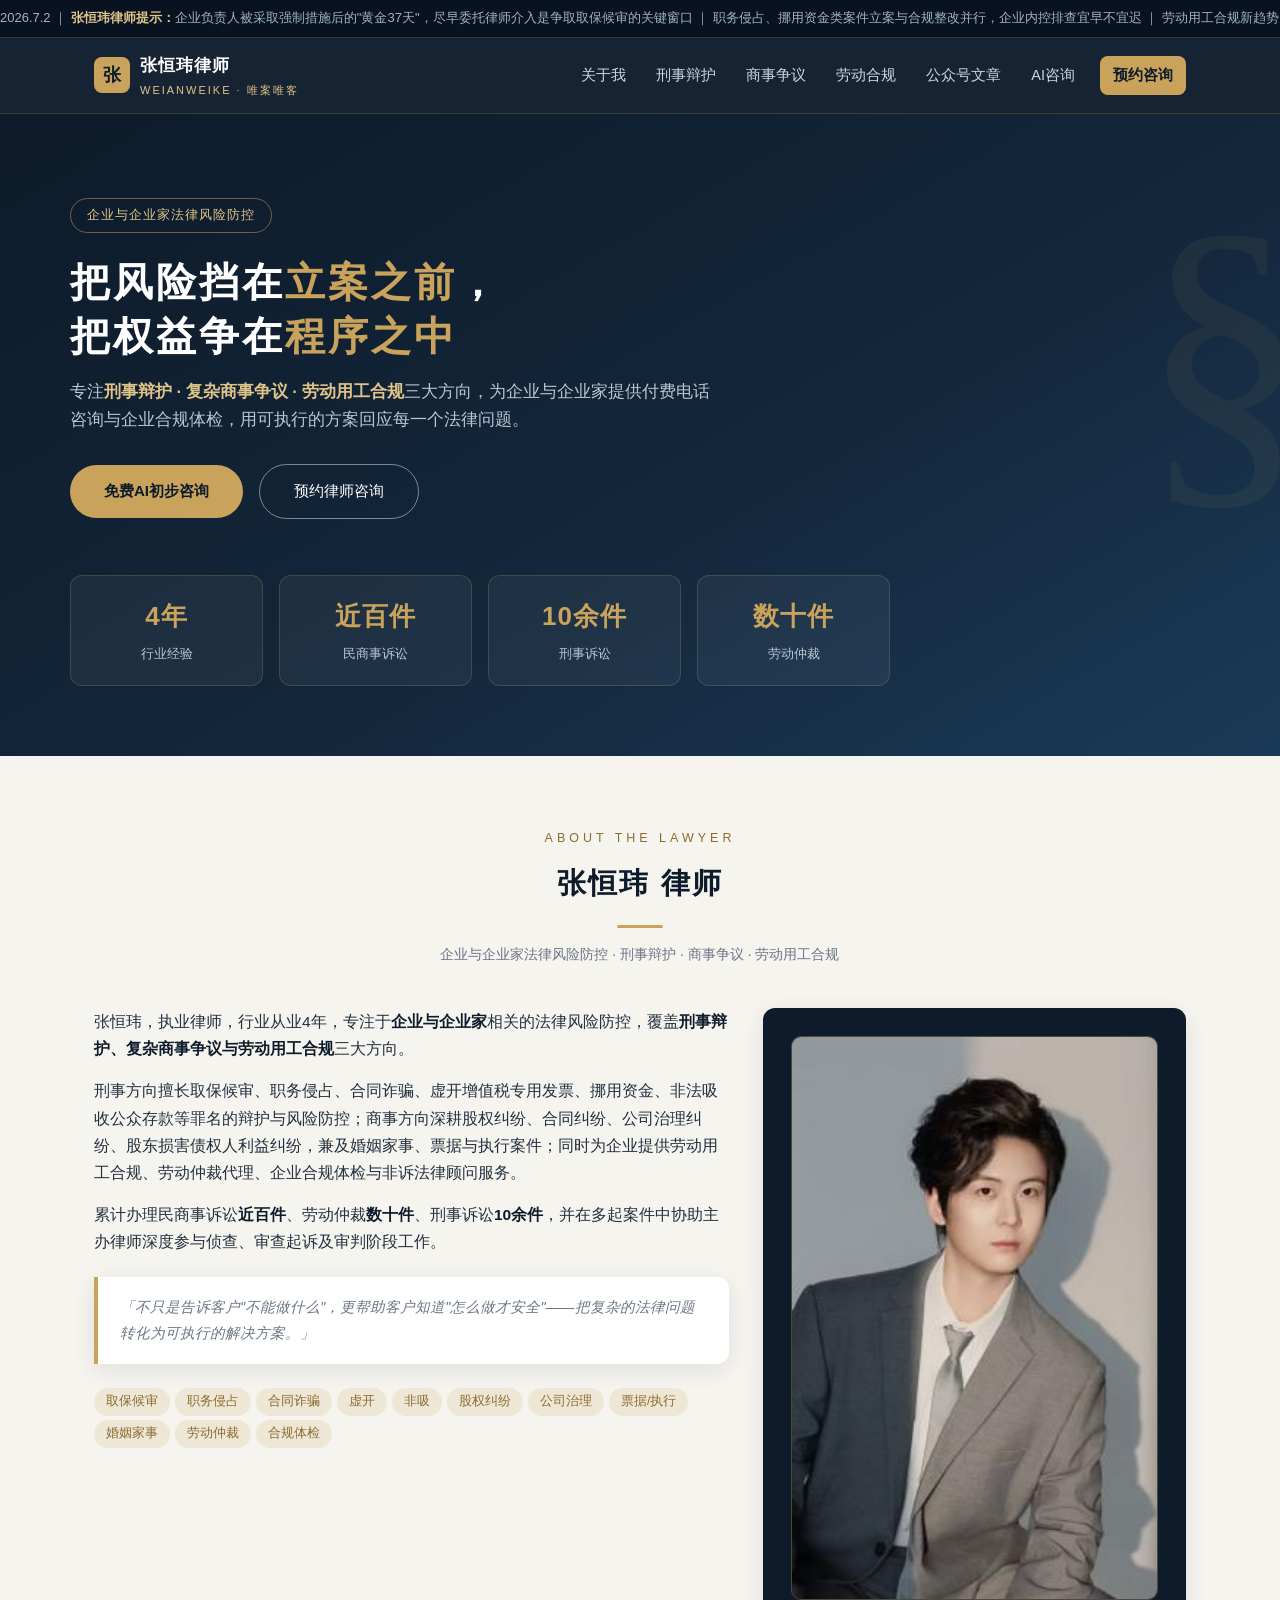
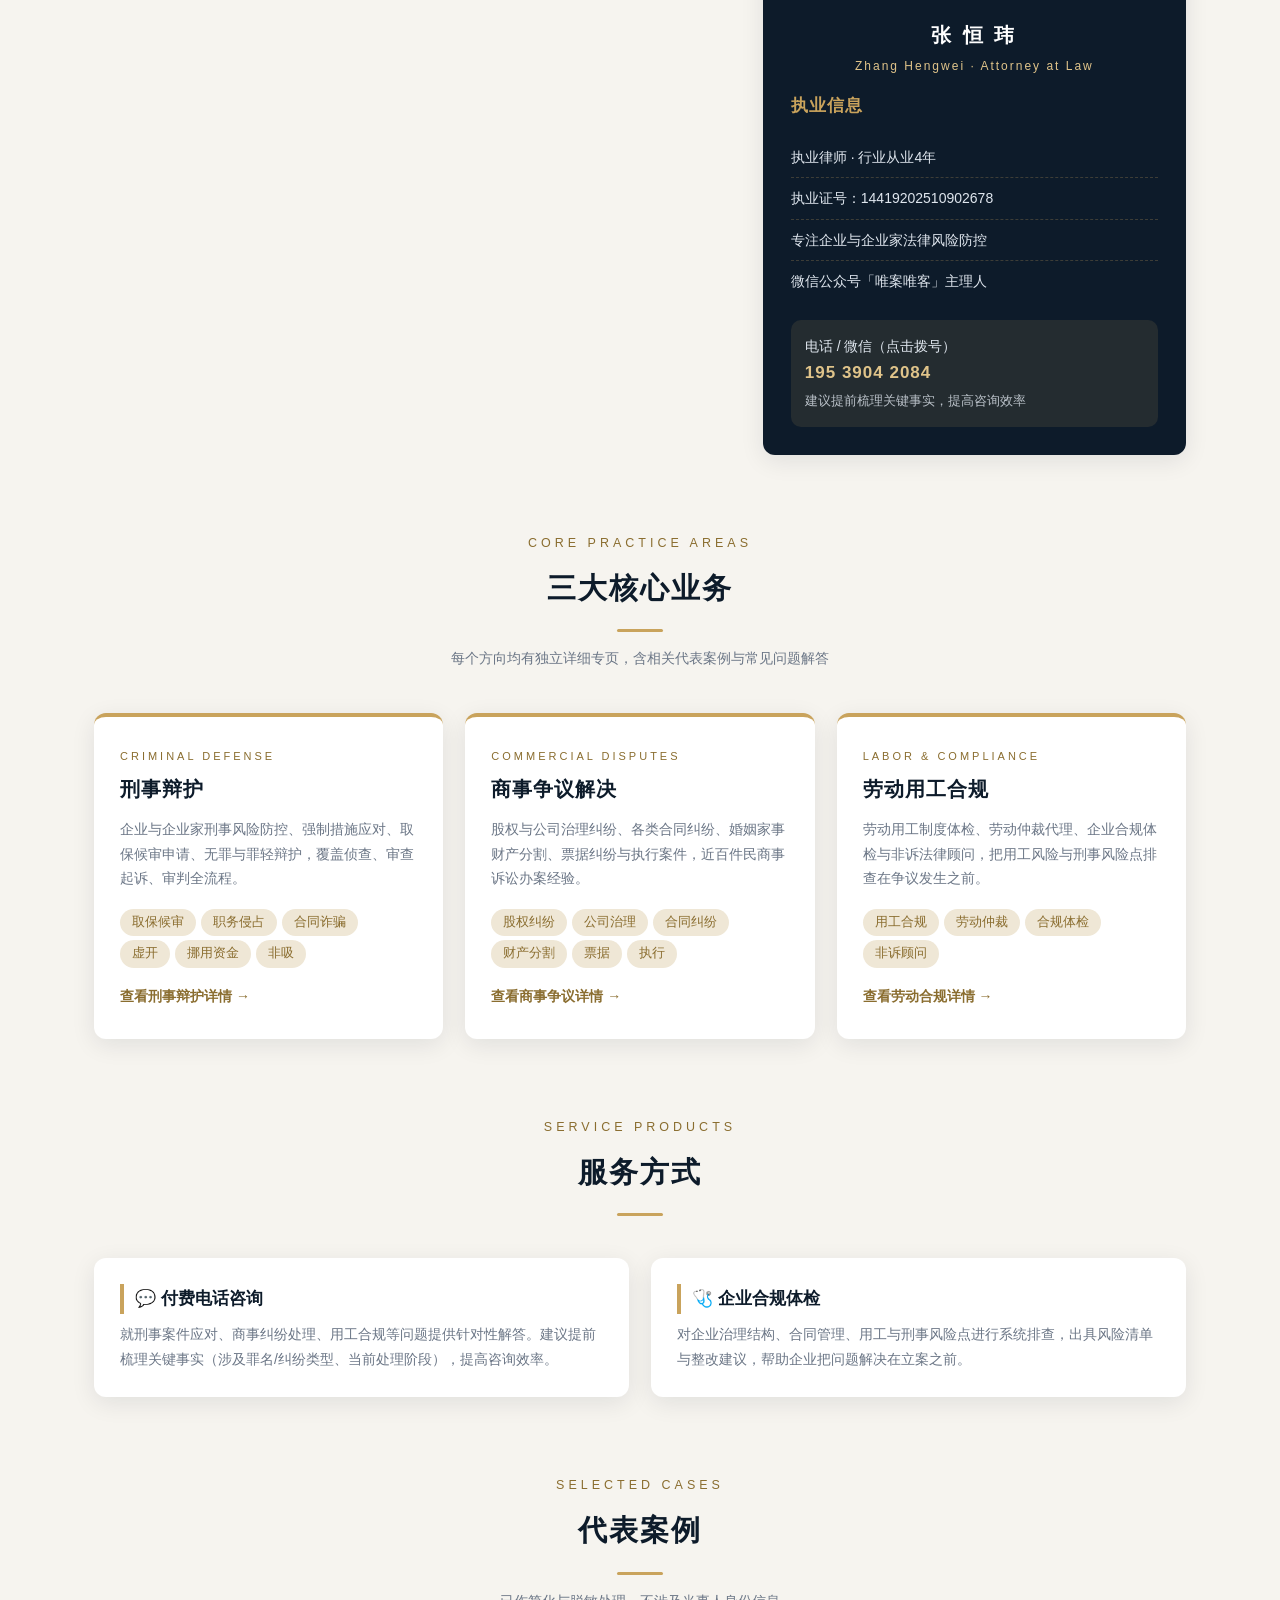
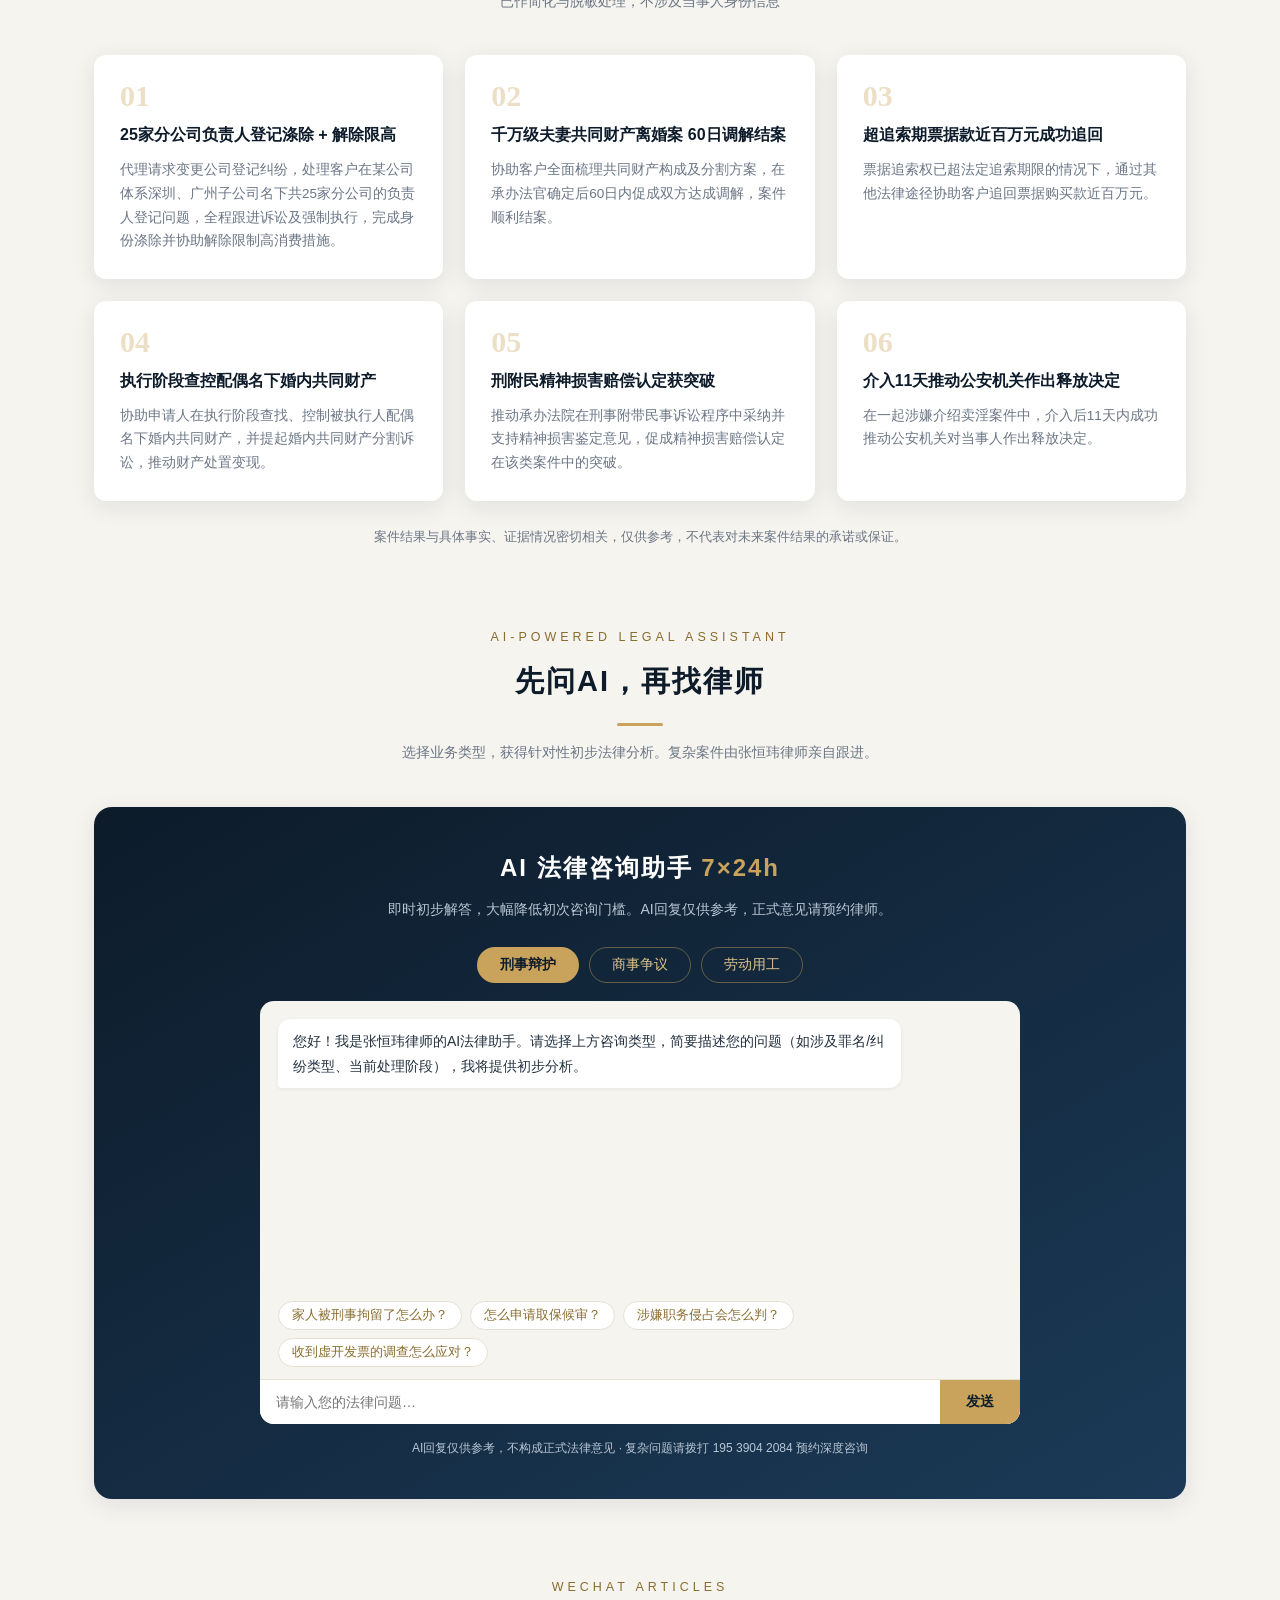
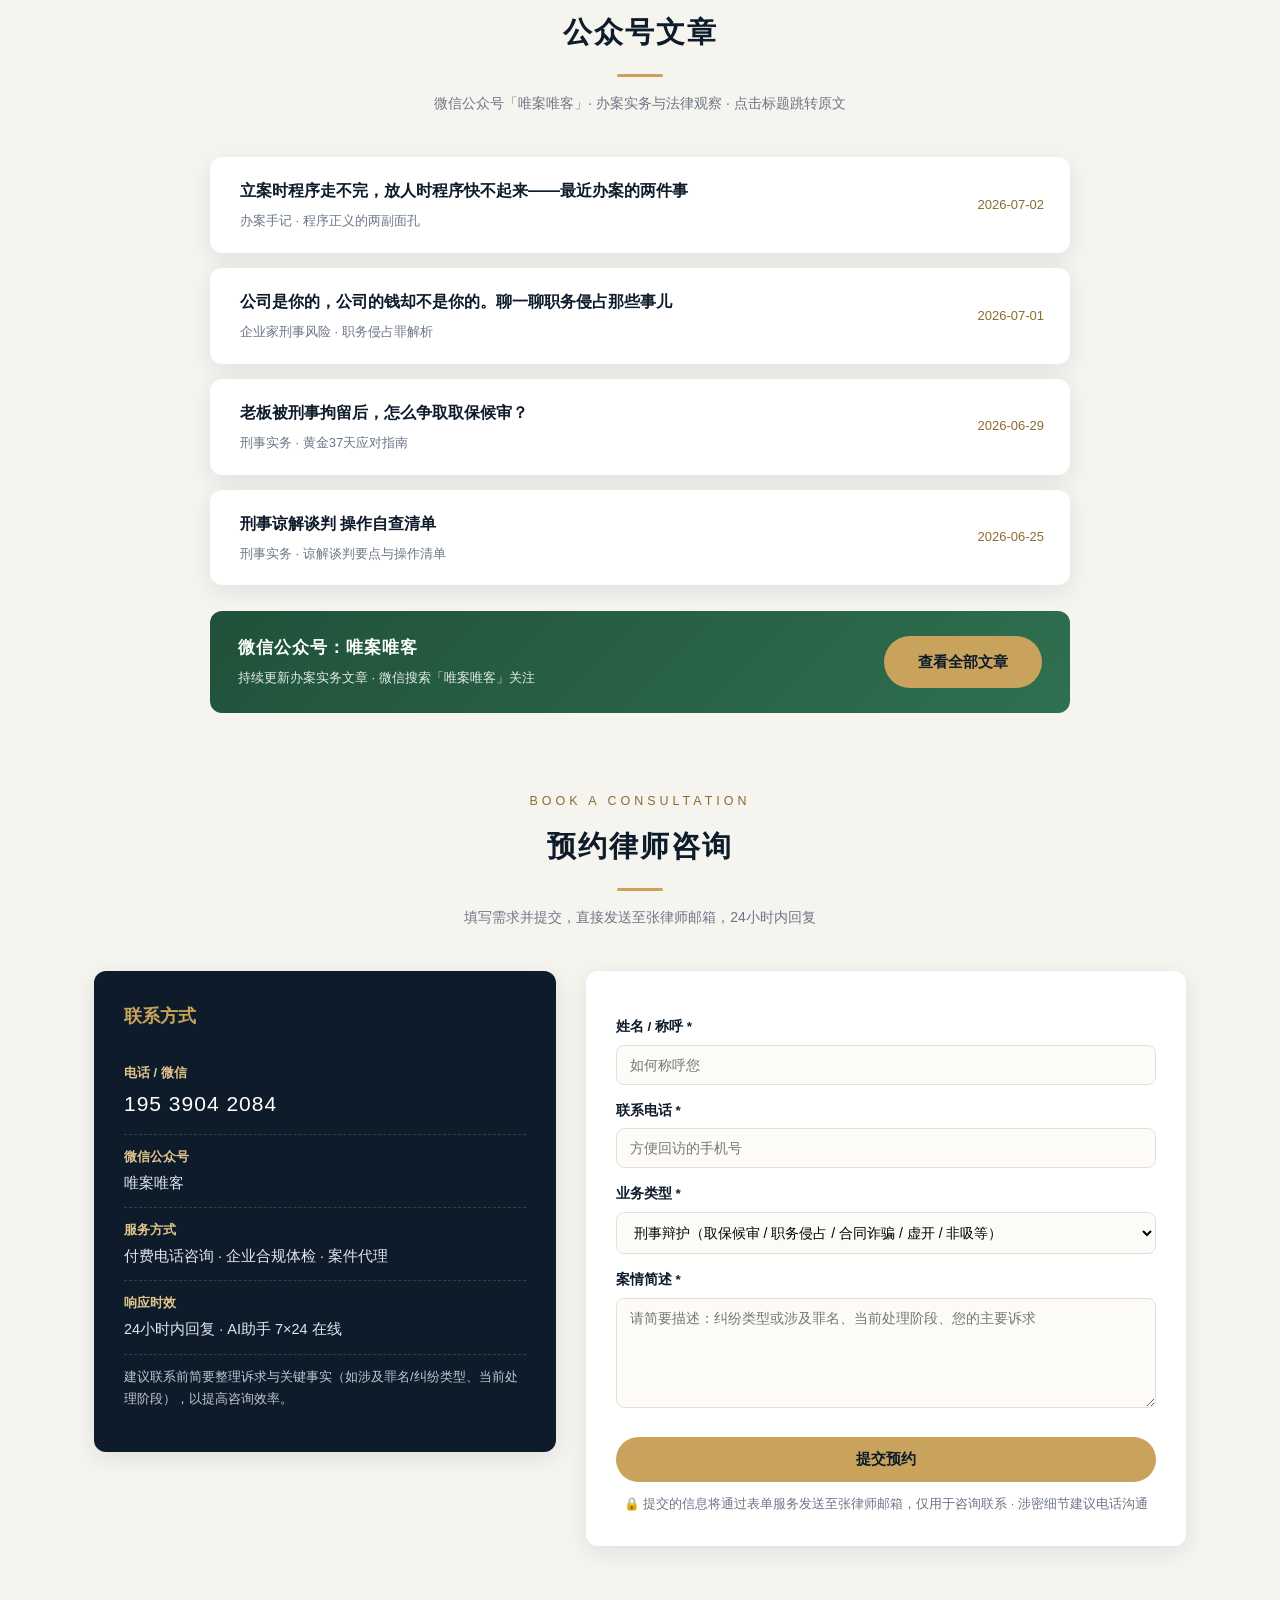
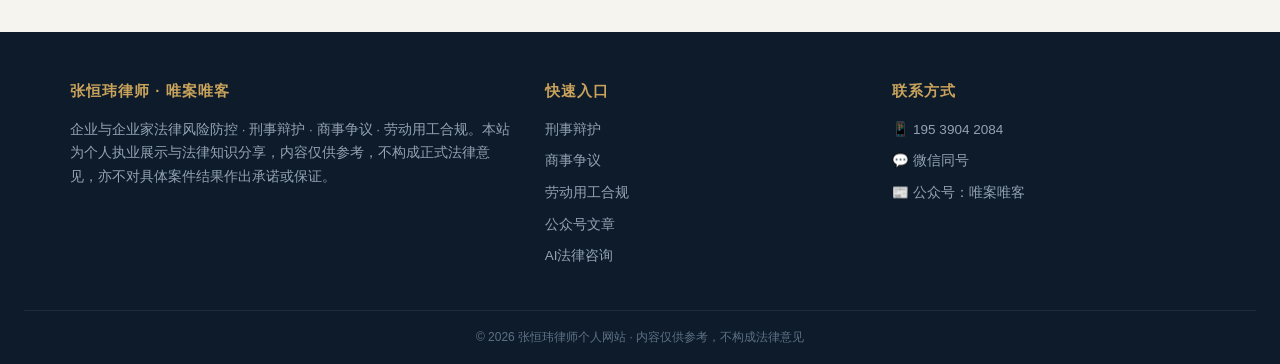
==== commit 30f03d8a: "Add files via upload" ====
--- a/index.html
+++ b/index.html
@@ -211,7 +211,7 @@
 <section id="contact">
   <p class="kicker">Book a Consultation</p>
   <h2 class="sec-title">预约律师咨询</h2>
-  <p class="sec-sub">填写需求，一键复制后通过微信发送给张律师，24小时内回复</p>
+  <p class="sec-sub">填写需求并提交，直接发送至张律师邮箱，24小时内回复</p>
   <div class="form-grid">
     <div class="contact-card">
       <h3>联系方式</h3>
@@ -238,10 +238,10 @@
       <label>案情简述 *</label>
       <textarea id="f-desc" placeholder="请简要描述：纠纷类型或涉及罪名、当前处理阶段、您的主要诉求"></textarea>
       <div class="form-actions">
-        <button class="btn btn-gold" style="border:none;width:100%;margin:0;" onclick="genForm()">生成预约信息并复制</button>
+        <button class="btn btn-gold" style="border:none;width:100%;margin:0;" onclick="genForm()">提交预约</button>
       </div>
       <div id="form-result"></div>
-      <p class="form-note">🔒 信息仅用于生成咨询文本，本页面不上传任何数据 · 复制后请添加微信 19539042084 发送</p>
+      <p class="form-note">🔒 提交的信息将通过表单服务发送至张律师邮箱，仅用于咨询联系 · 涉密细节建议电话沟通</p>
     </div>
   </div>
 </section>
@@ -367,8 +367,15 @@
 }
 renderQuickQs();
 
-/* ===== 预约表单：生成文本并复制 ===== */
-function genForm(){
+/* ================================================================
+   预约表单配置：
+   在 https://web3forms.com 输入您的邮箱，把邮件里收到的
+   Access Key 粘贴到下面的引号中，表单就会直接发送到您邮箱。
+   留空则退回为「生成文本+访客复制」模式。
+   ================================================================ */
+const FORM_CONFIG = { web3formsKey: "4e335f91-b3ce-4d77-9180-c191b60bd8db" };
+
+async function genForm(){
   const name = document.getElementById("f-name").value.trim();
   const phone = document.getElementById("f-phone").value.trim();
   const type = document.getElementById("f-type").value;
@@ -376,6 +383,30 @@
   if(!name || !phone || !desc){ showToast("请填写姓名、电话和案情简述"); return; }
   const text = "【预约咨询-来自个人网站】\n称呼：" + name + "\n电话：" + phone + "\n业务类型：" + type + "\n案情简述：" + desc;
   const box = document.getElementById("form-result");
+
+  if(FORM_CONFIG.web3formsKey){
+    showToast("正在发送…");
+    try{
+      const res = await fetch("https://api.web3forms.com/submit", {
+        method: "POST",
+        headers: { "Content-Type": "application/json", "Accept": "application/json" },
+        body: JSON.stringify({
+          access_key: FORM_CONFIG.web3formsKey,
+          subject: "网站预约咨询：" + name + "（" + type.slice(0,10) + "）",
+          "称呼": name, "电话": phone, "业务类型": type, "案情简述": desc
+        })
+      });
+      const data = await res.json();
+      if(data.success){
+        box.style.display = "block";
+        box.textContent = "✅ 已发送给张律师，24小时内回复。如需更快联系，请添加微信 19539042084。";
+        showToast("发送成功");
+        return;
+      }
+      throw new Error("发送失败");
+    }catch(e){ /* 发送失败则退回复制模式 */ }
+  }
+
   box.style.display = "block";
   box.textContent = text + "\n\n👆 以上内容已复制，请添加微信 19539042084 粘贴发送给张律师。";
   copyText(text);
@@ -386,4 +417,19 @@
   }else{ fallbackCopy(t); }
 }
 function fallbackCopy(t){
-  con+  const ta = document.createElement("textarea");
+  ta.value = t; document.body.appendChild(ta); ta.select();
+  try{ document.execCommand("copy"); showToast("已复制到剪贴板"); }
+  catch(e){ showToast("复制失败，请手动复制上方文本"); }
+  document.body.removeChild(ta);
+}
+let toastTimer;
+function showToast(msg){
+  const t = document.getElementById("toast");
+  t.textContent = msg; t.classList.add("show");
+  clearTimeout(toastTimer);
+  toastTimer = setTimeout(()=>t.classList.remove("show"), 2200);
+}
+</script>
+</body>
+</html>
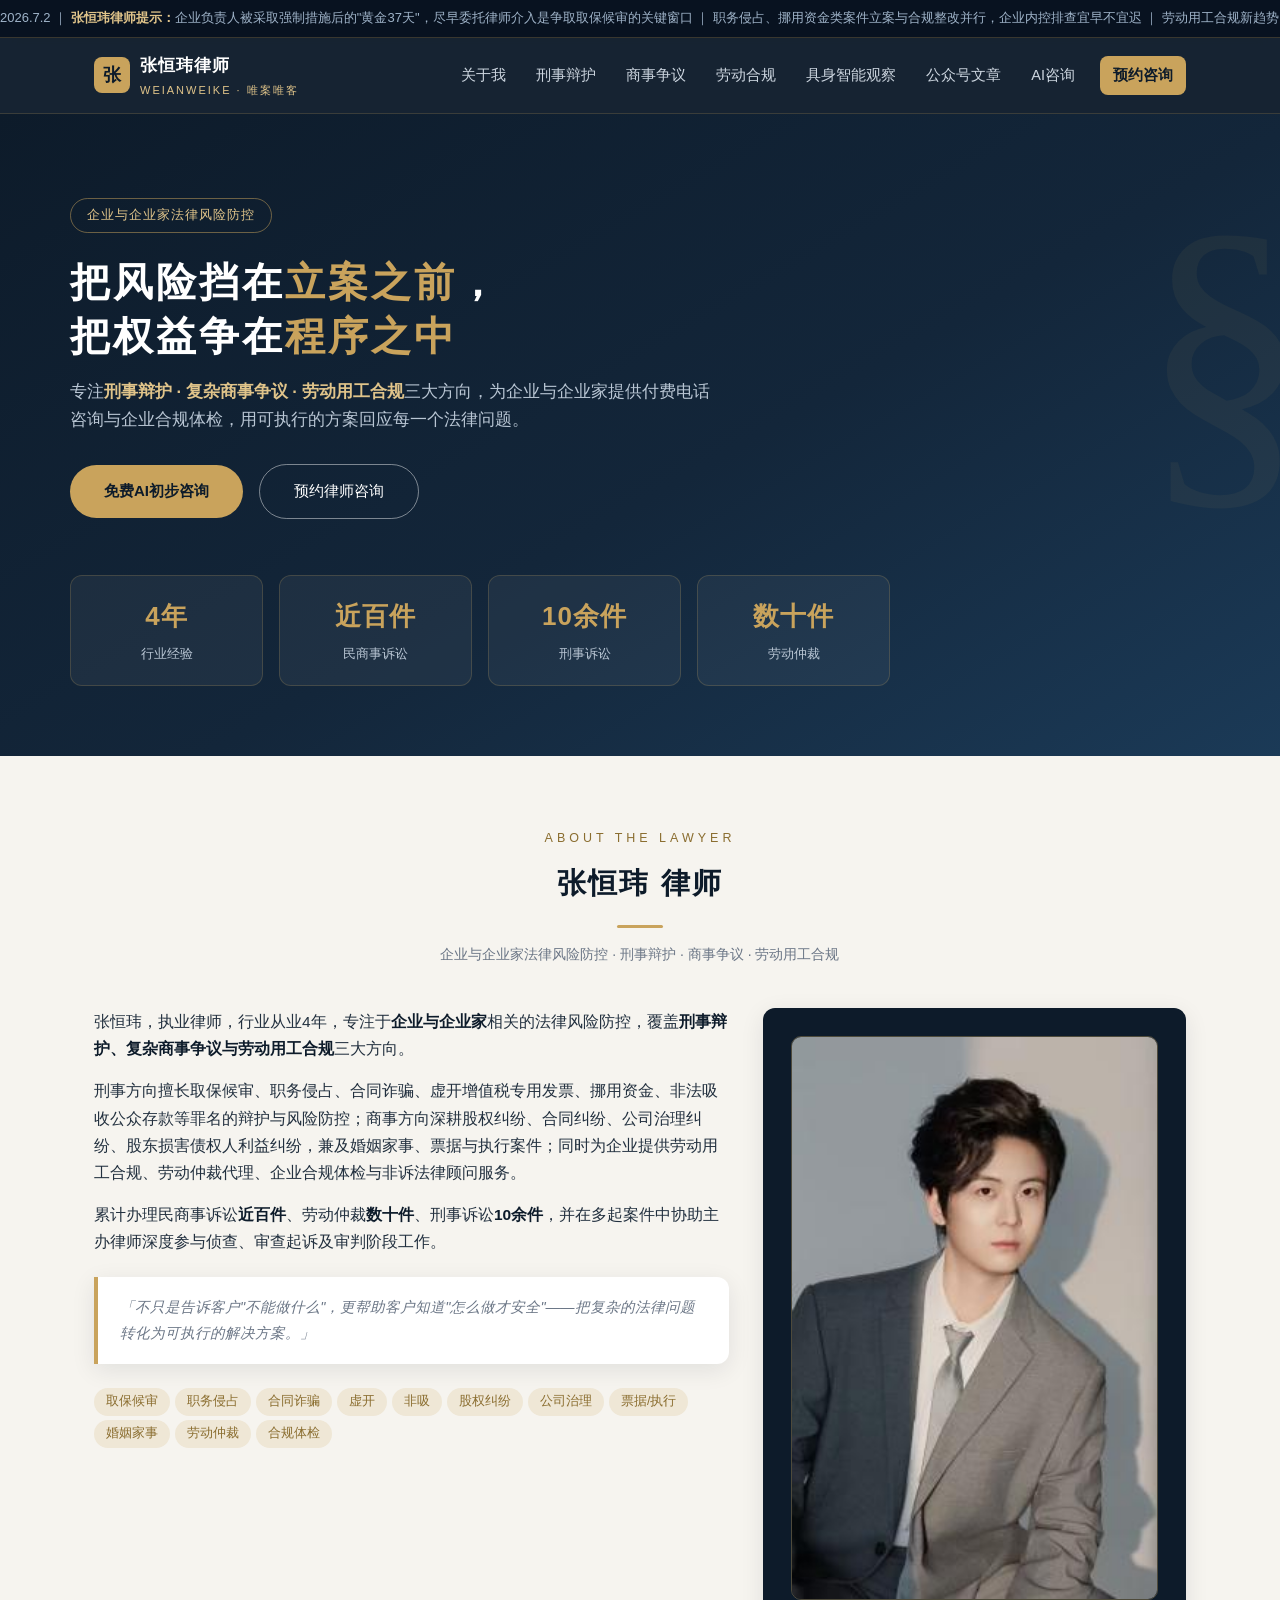
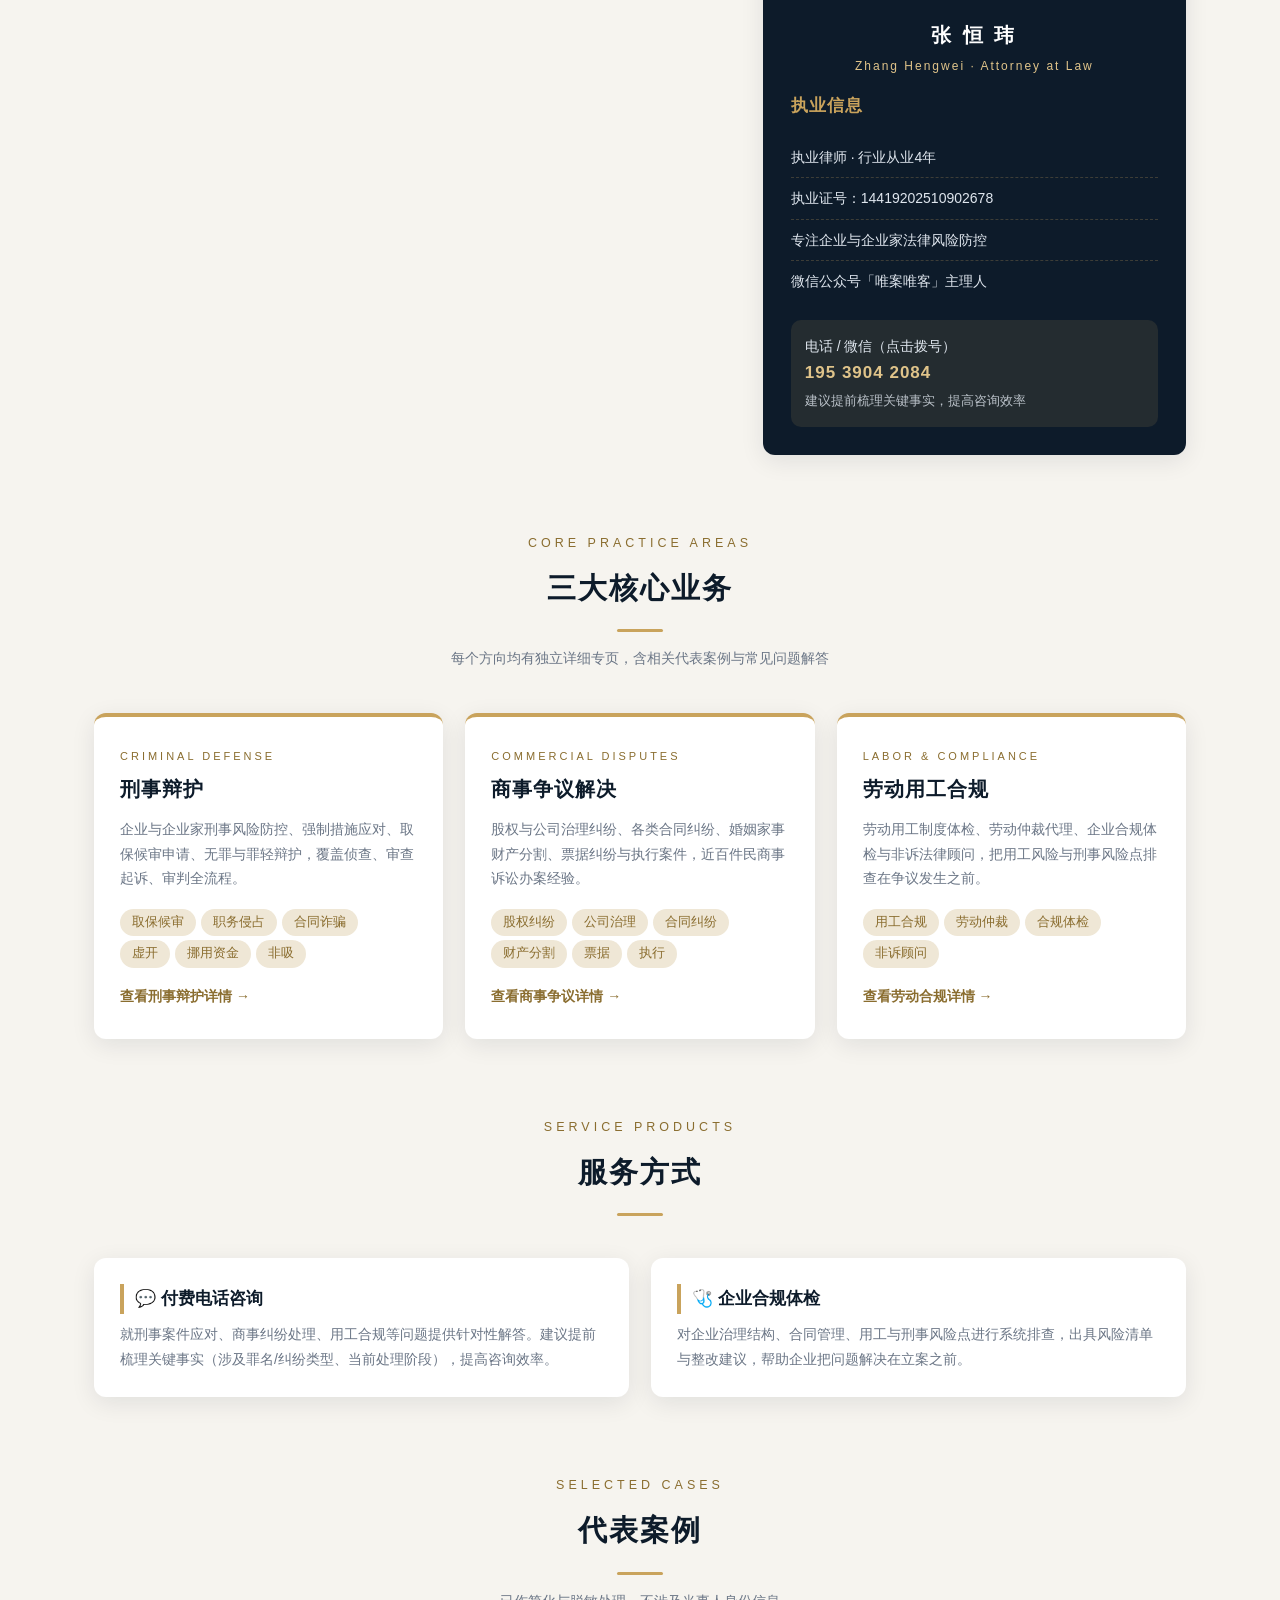
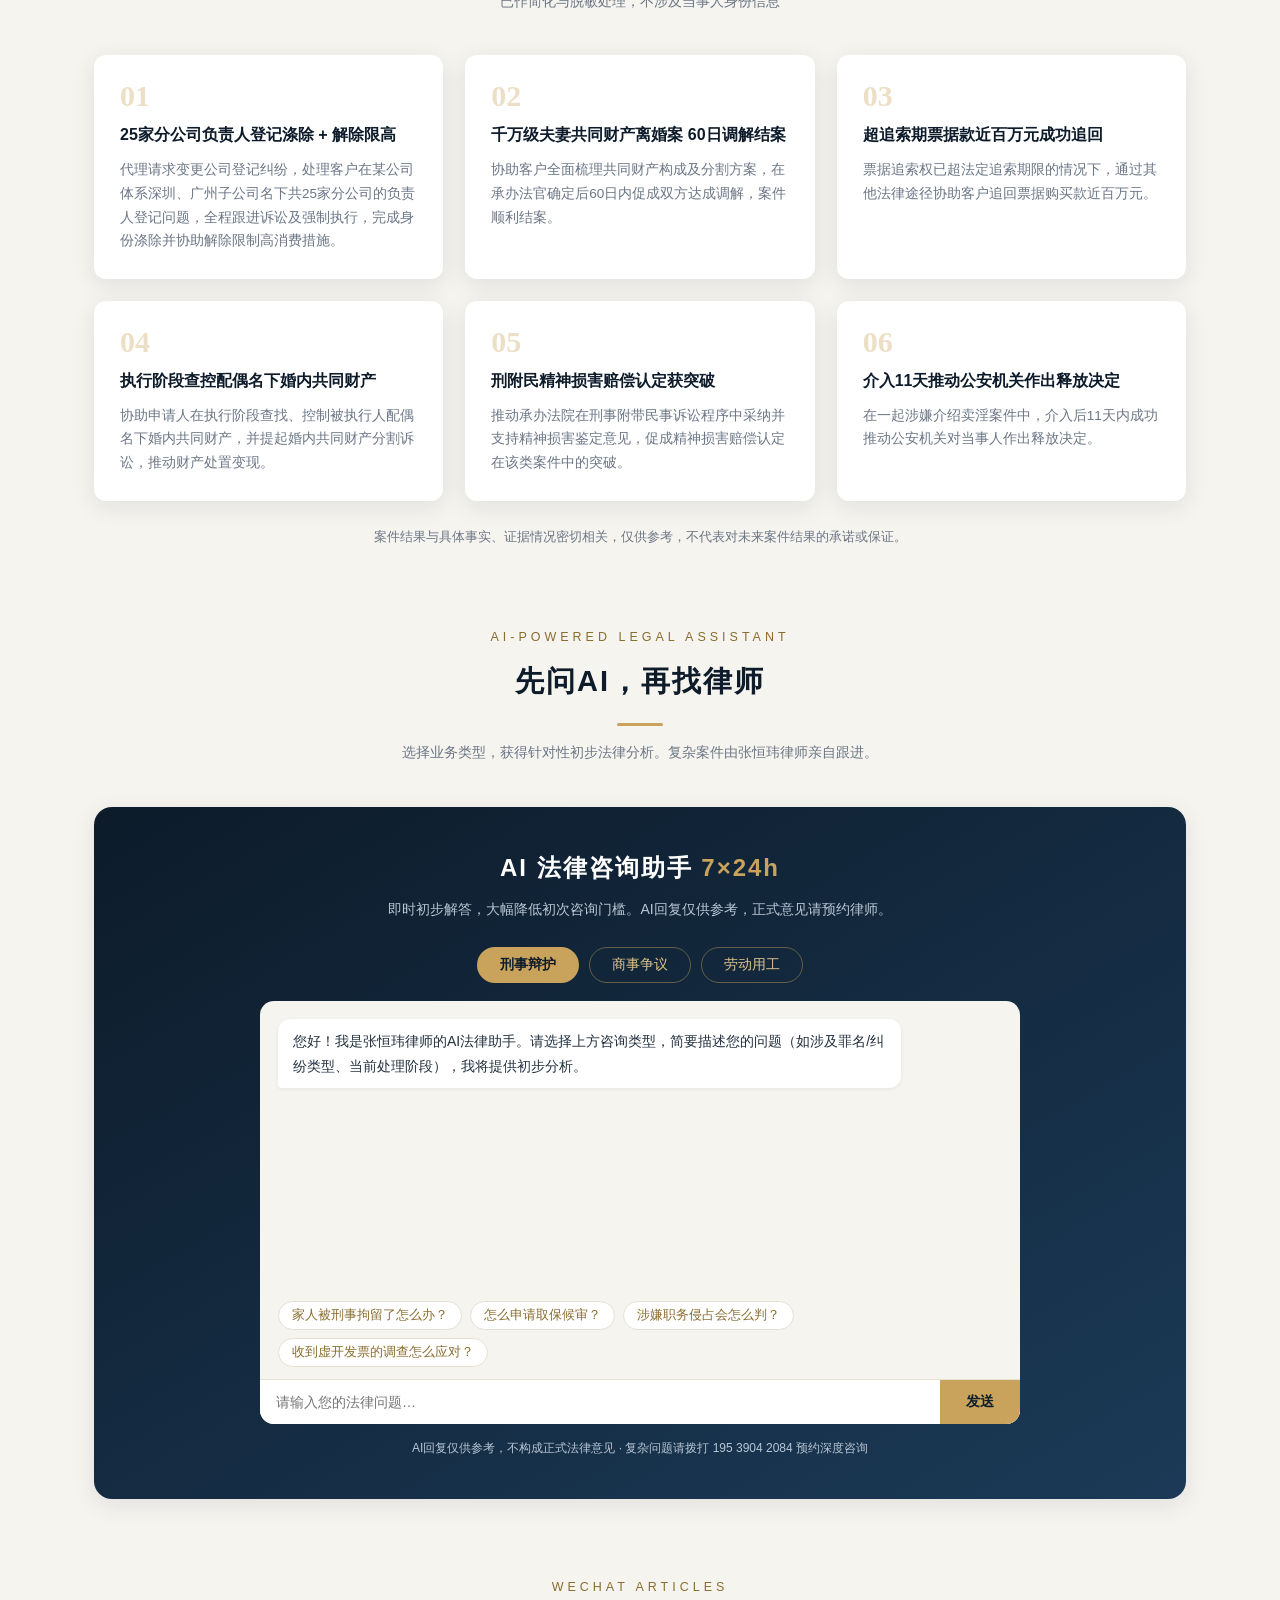
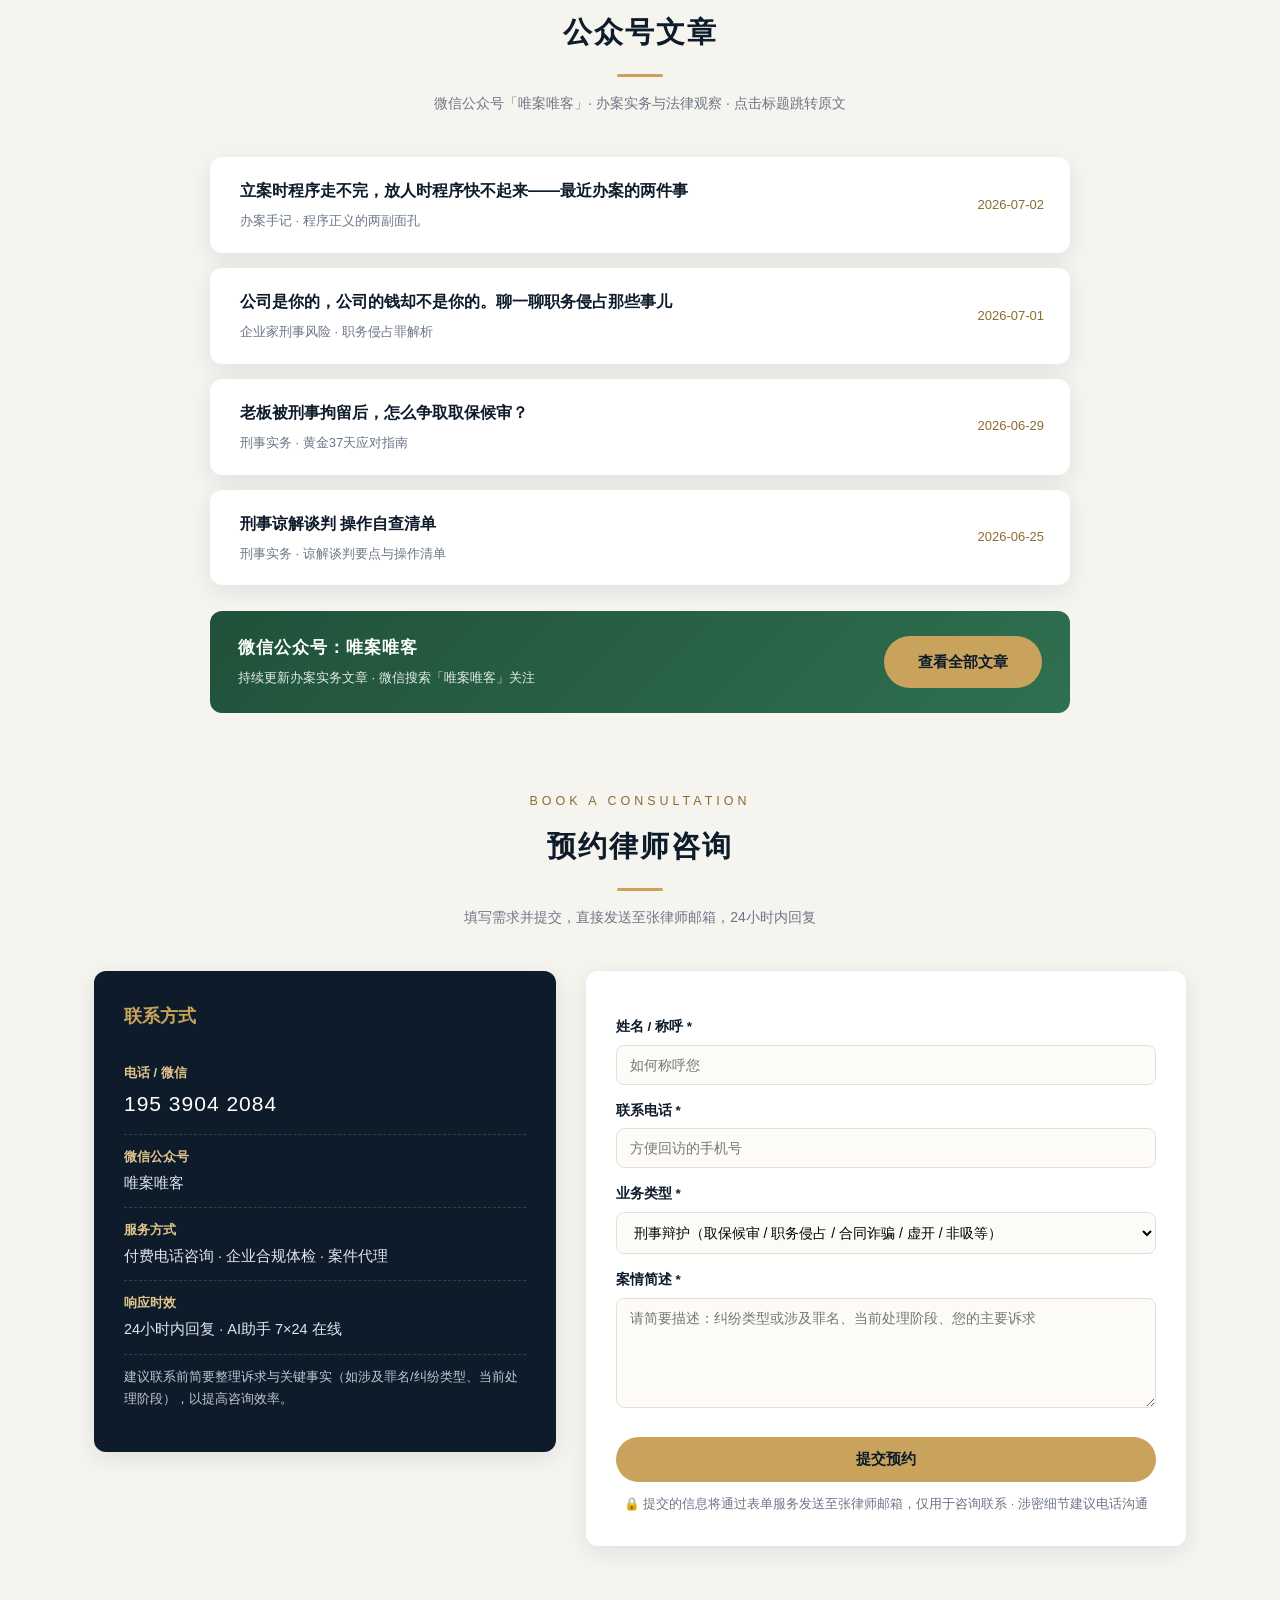
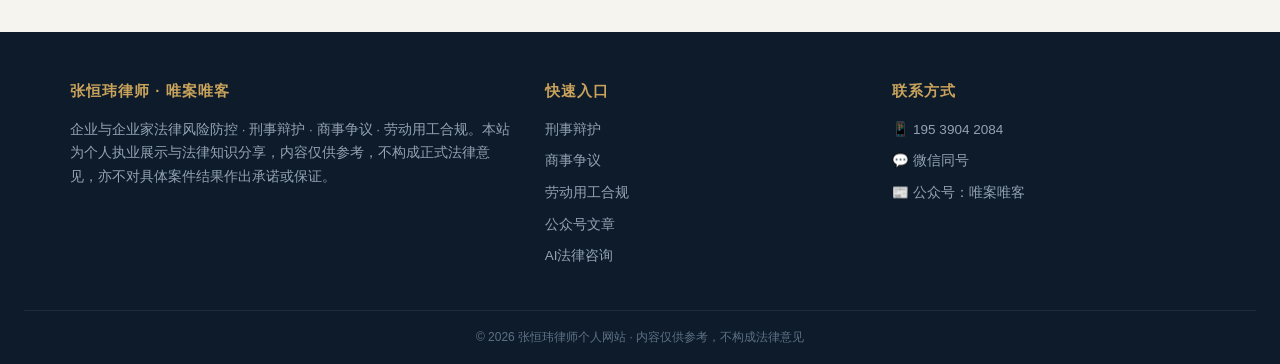
==== commit e3b87d9a: "Add files via upload" ====
--- a/index.html
+++ b/index.html
@@ -29,6 +29,7 @@
       <a href="criminal.html">刑事辩护</a>
       <a href="commercial.html">商事争议</a>
       <a href="labor.html">劳动合规</a>
+      <a href="embodied-ai.html">具身智能观察</a>
       <a href="articles.html">公众号文章</a>
       <a href="#ai-consult">AI咨询</a>
       <a class="cta" href="#contact">预约咨询</a>
